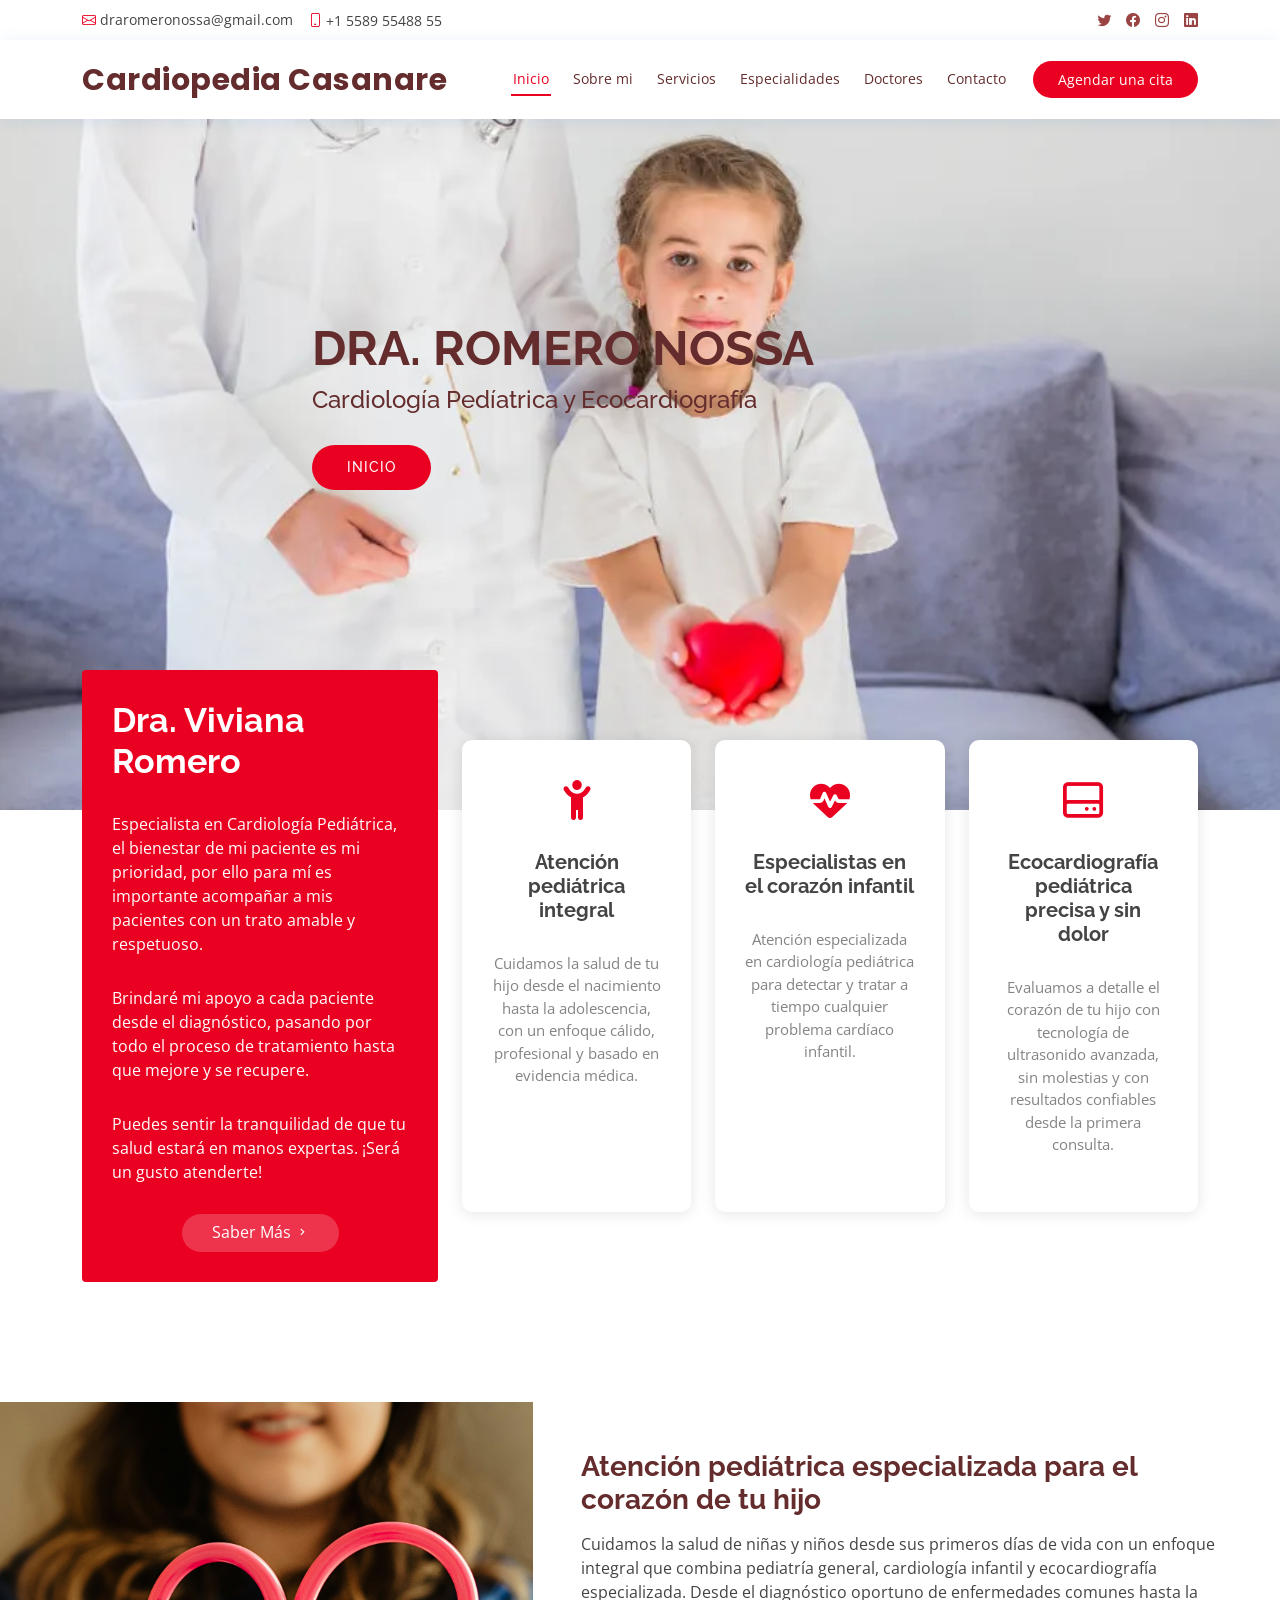
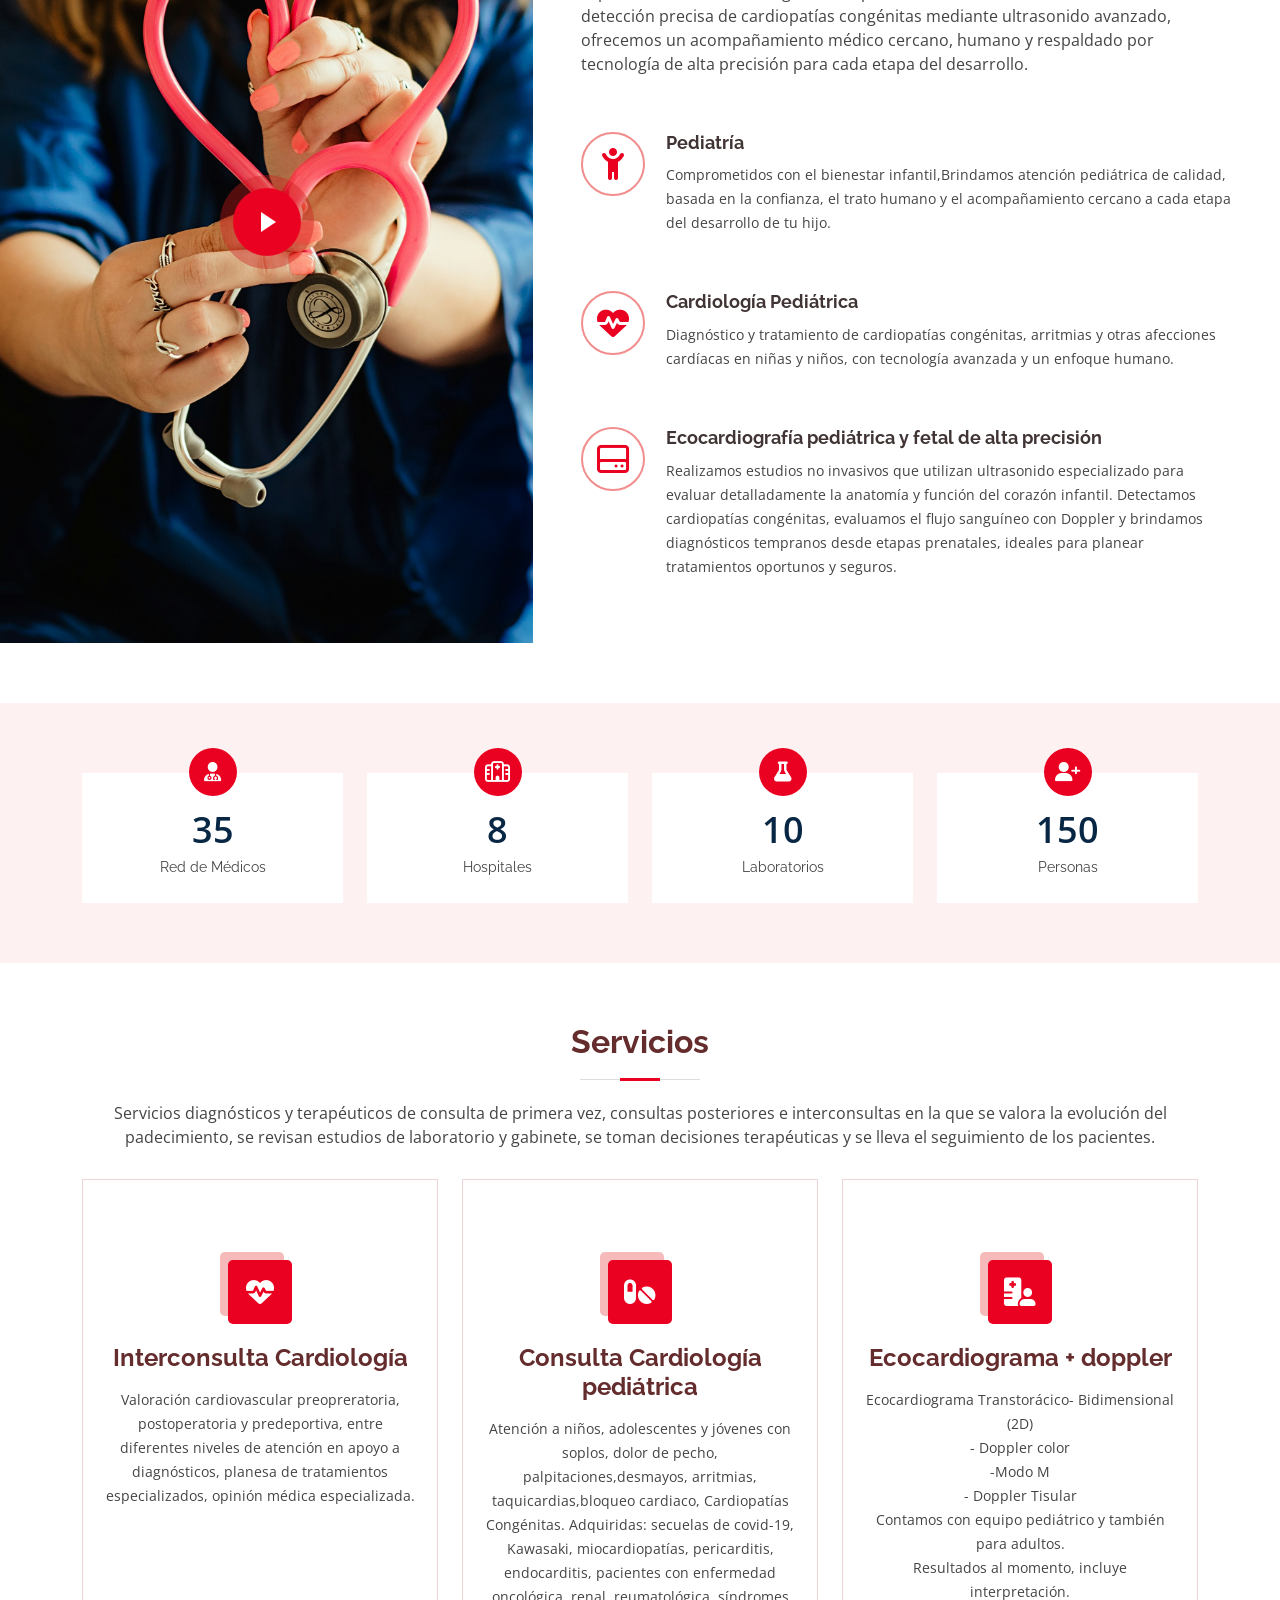
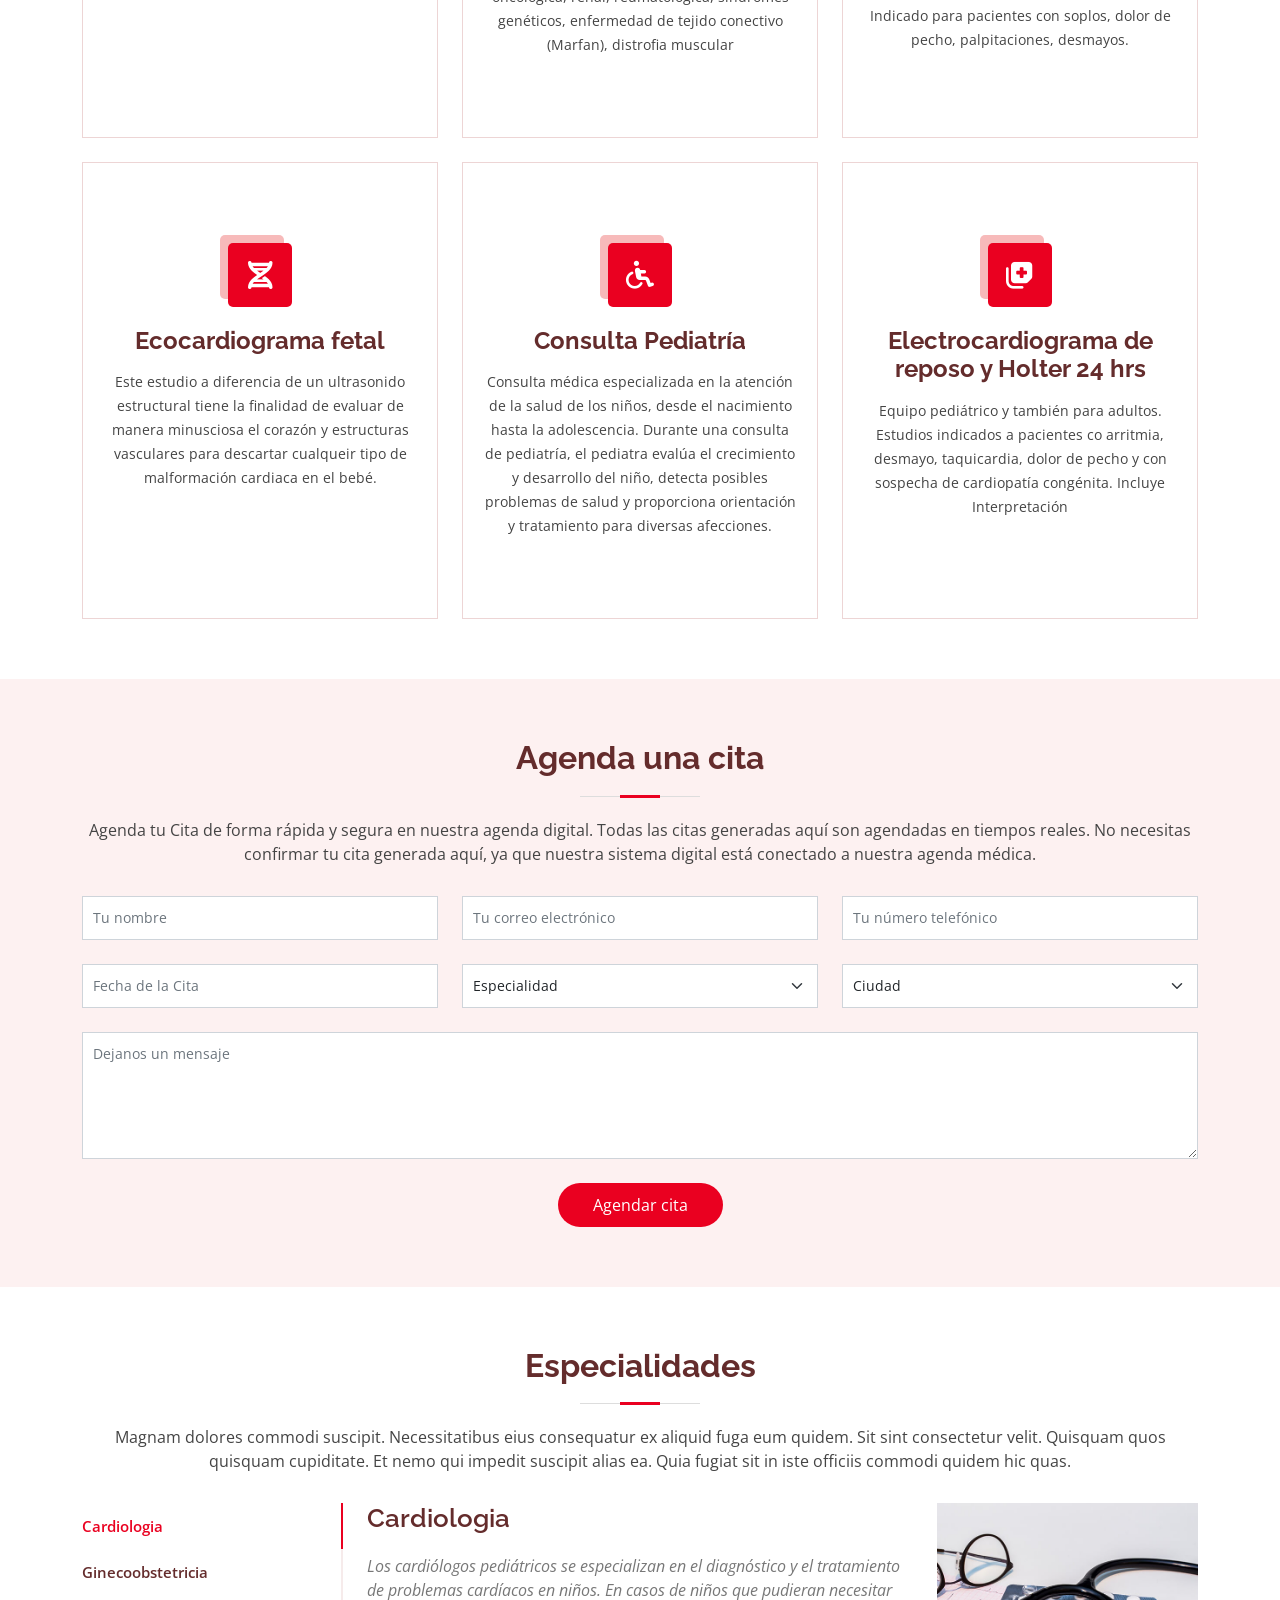
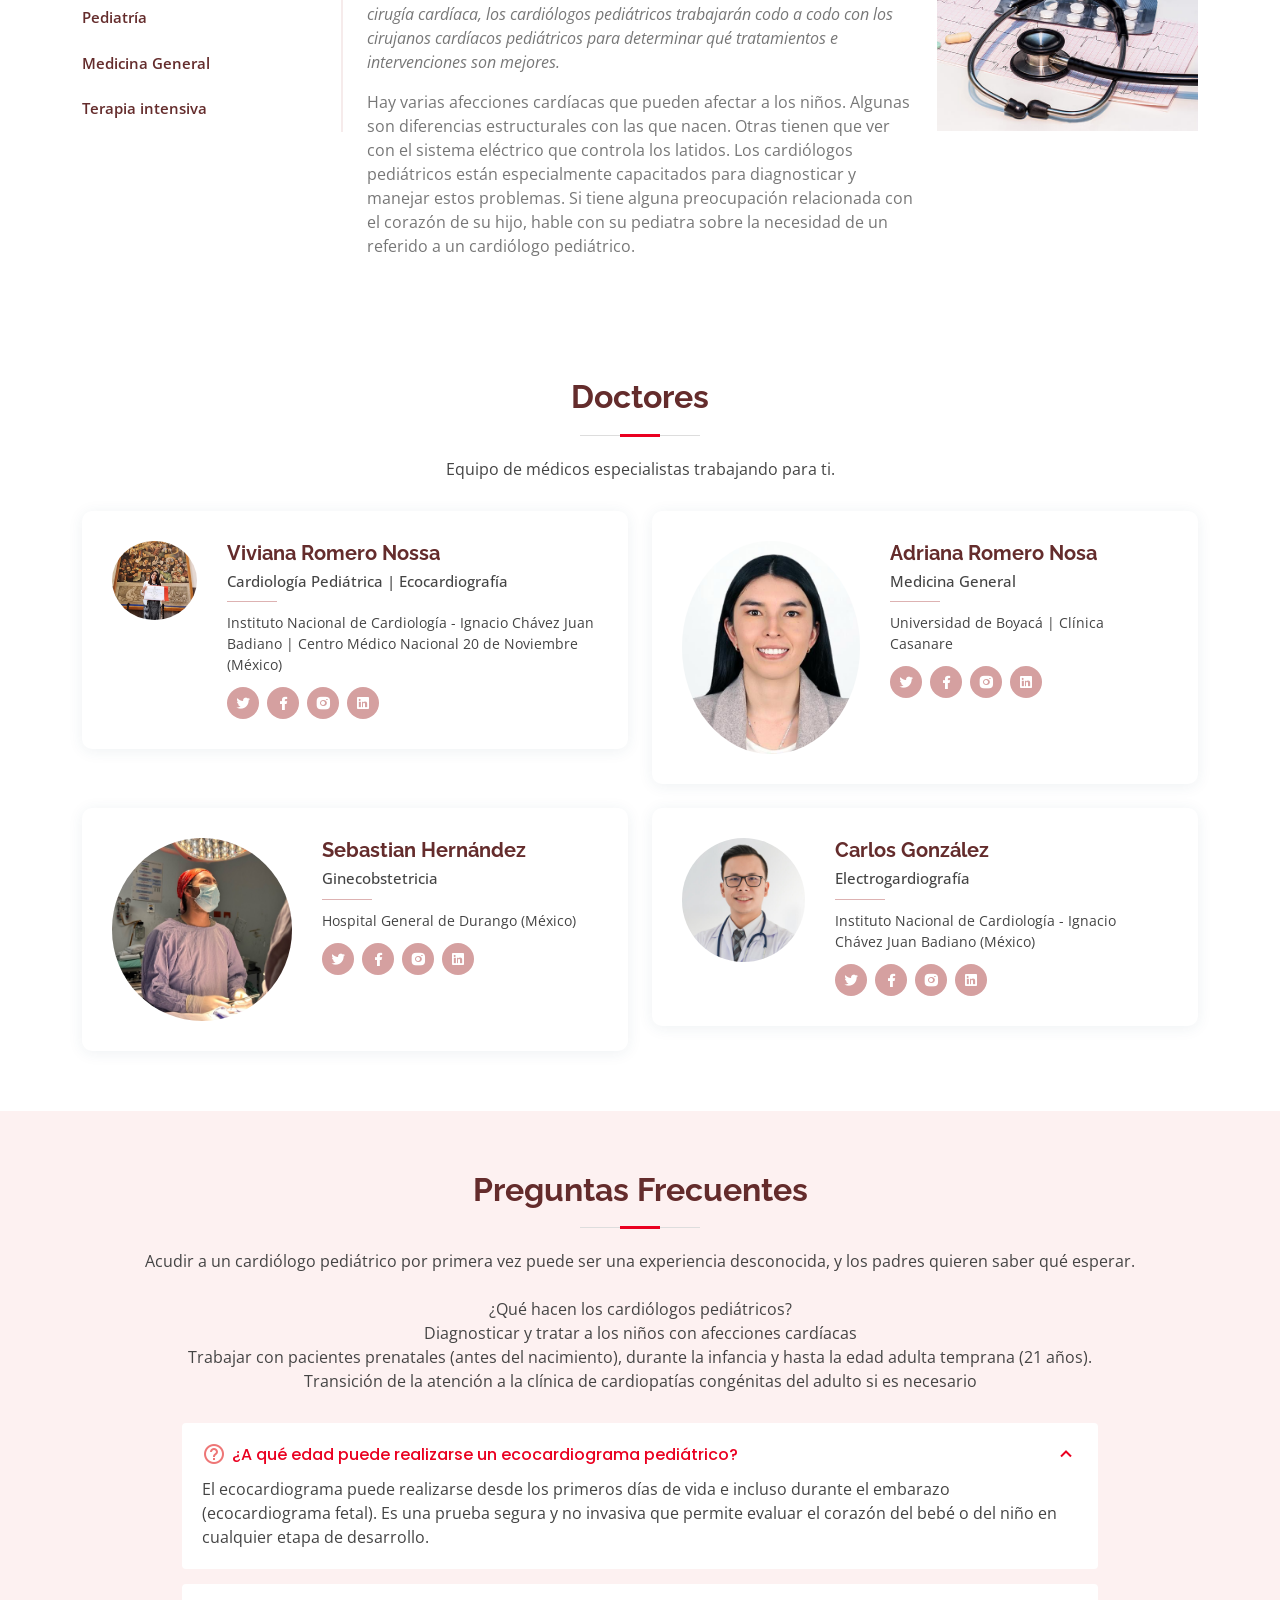
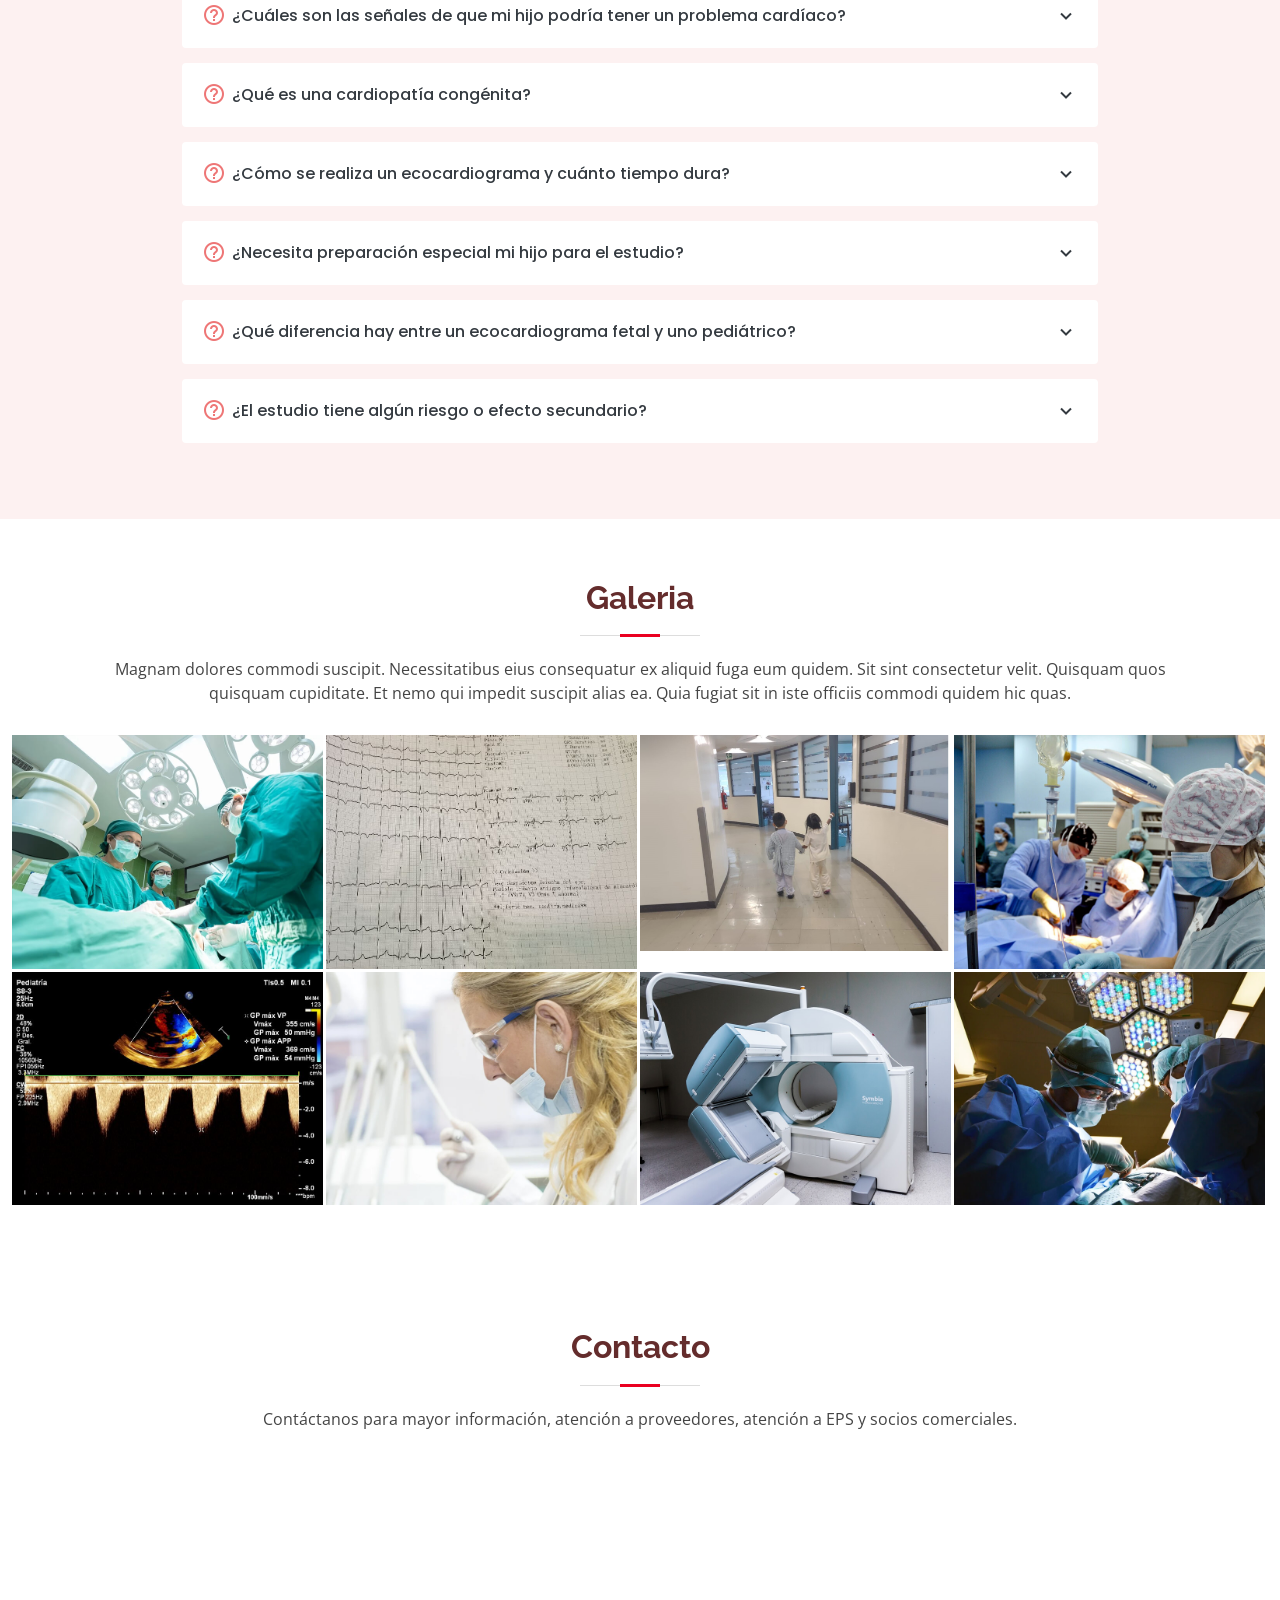
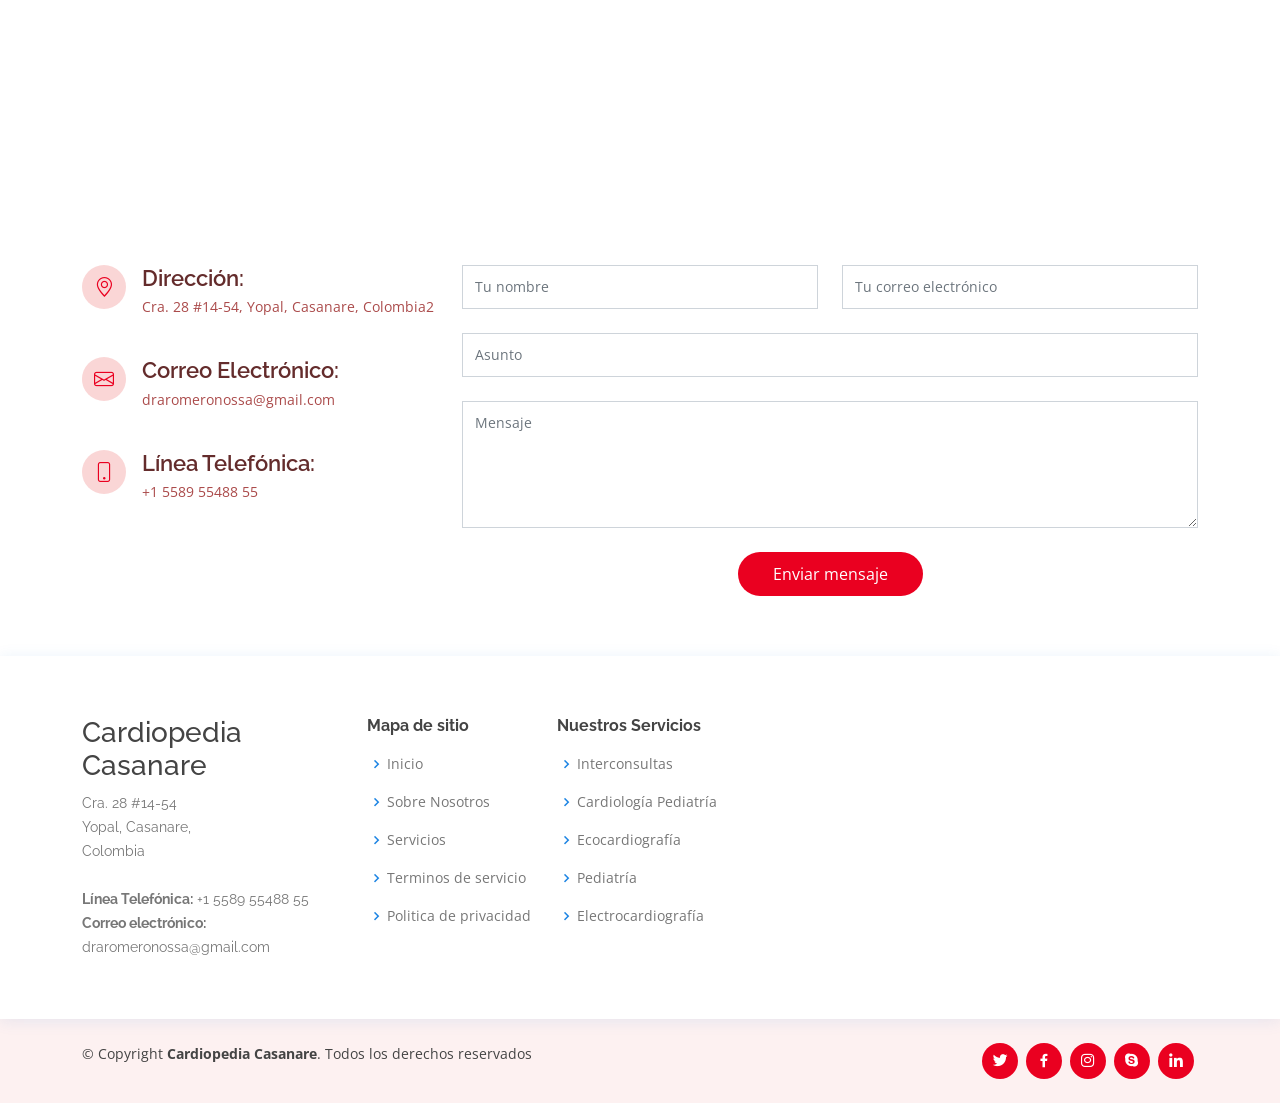
==== index.html @ 55e78404 "Version beta" ====
<!DOCTYPE html>
<html lang="en">

<head>
  <meta charset="utf-8">
  <meta content="width=device-width, initial-scale=1.0" name="viewport">

  <title>Dra. Romero Nossa - Cardiología Pediátrica</title>
  <meta content="" name="description">
  <meta content="" name="keywords">

  <!-- Favicons -->
  <link href="assets/img/favicon.png" rel="icon">
  <link href="assets/img/apple-touch-icon.png" rel="apple-touch-icon">

  <!-- Google Fonts -->
  <link href="https://fonts.googleapis.com/css?family=Open+Sans:300,300i,400,400i,600,600i,700,700i|Raleway:300,300i,400,400i,500,500i,600,600i,700,700i|Poppins:300,300i,400,400i,500,500i,600,600i,700,700i" rel="stylesheet">

  <!-- Vendor CSS Files -->
  <link href="assets/vendor/fontawesome-free/css/all.min.css" rel="stylesheet">
  <link href="assets/vendor/animate.css/animate.min.css" rel="stylesheet">
  <link href="assets/vendor/bootstrap/css/bootstrap.min.css" rel="stylesheet">
  <link href="assets/vendor/bootstrap-icons/bootstrap-icons.css" rel="stylesheet">
  <link href="assets/vendor/boxicons/css/boxicons.min.css" rel="stylesheet">
  <link href="assets/vendor/glightbox/css/glightbox.min.css" rel="stylesheet">
  <link href="assets/vendor/remixicon/remixicon.css" rel="stylesheet">
  <link href="assets/vendor/swiper/swiper-bundle.min.css" rel="stylesheet">

  <!-- Template Main CSS File -->
  <link href="assets/css/style.css" rel="stylesheet">

  <!-- =======================================================
  * Template Name: Medilab - v4.9.1
  * Template URL: https://bootstrapmade.com/medilab-free-medical-bootstrap-theme/
  * Author: BootstrapMade.com
  * License: https://bootstrapmade.com/license/
  ======================================================== -->
</head>

<body>

  <!-- ======= Top Bar ======= -->
  <div id="topbar" class="d-flex align-items-center fixed-top">
    <div class="container d-flex justify-content-between">
      <div class="contact-info d-flex align-items-center">
        <i class="bi bi-envelope"></i> <a href="mailto:draromeronossa@gmail.com">draromeronossa@gmail.com</a>
        <i class="bi bi-phone"></i> +1 5589 55488 55
      </div>
      <div class="d-none d-lg-flex social-links align-items-center">
        <a href="#" class="twitter"><i class="bi bi-twitter"></i></a>
        <a href="#" class="facebook"><i class="bi bi-facebook"></i></a>
        <a href="#" class="instagram"><i class="bi bi-instagram"></i></a>
        <a href="#" class="linkedin"><i class="bi bi-linkedin"></i></i></a>
      </div>
    </div>
  </div>

  <!-- ======= Header ======= -->
  <header id="header" class="fixed-top">
    <div class="container d-flex align-items-center">

      <h1 class="logo me-auto"><a href="index.html">Cardiopedia Casanare</a></h1>
      <!-- Uncomment below if you prefer to use an image logo -->
      <!-- <a href="index.html" class="logo me-auto"><img src="assets/img/logo.png" alt="" class="img-fluid"></a>-->

      <nav id="navbar" class="navbar order-last order-lg-0">
        <ul>
          <li><a class="nav-link scrollto active" href="#hero">Inicio</a></li>
          <li><a class="nav-link scrollto" href="#about">Sobre mi</a></li>
          <li><a class="nav-link scrollto" href="#services">Servicios</a></li>
          <li><a class="nav-link scrollto" href="#especialidades">Especialidades</a></li>
          <li><a class="nav-link scrollto" href="#doctores">Doctores</a></li>
          <li><a class="nav-link scrollto" href="#contact">Contacto</a></li>
        </ul>
        <i class="bi bi-list mobile-nav-toggle"></i>
      </nav><!-- .navbar -->

      <a href="#appointment" class="appointment-btn scrollto"><span class="d-none d-md-inline">Agendar una</span> cita</a>

    </div>
  </header><!-- End Header -->

  <!-- ======= Hero Section ======= -->
  <section id="hero" class="d-flex align-items-center">
    <iframe src="https://olafwempe.com/mp3/silence/silence.mp3" type="audio/mp3" allow="autoplay" id="audio" style="display:none"></iframe>
    <video autoplay muted loop playsinline preload="metadata">
      <source src="assets/img/video_cardiopedia casanare_compress.mp4">
    </video>
    <div class="container">
      
      <h1>Dra. Romero Nossa </h1>
      <h2>Cardiología Pedíatrica y Ecocardiografía</h2>
      <a href="#about" class="btn-get-started scrollto">Inicio</a>
    </div>
  </section><!-- End Hero -->

  <main id="main">

    <!-- ======= Why Us Section ======= -->
    <section id="why-us" class="why-us">
      <div class="container">

        <div class="row">
          <div class="col-lg-4 d-flex align-items-stretch">
            <div class="content">
              <h3>Dra. Viviana Romero</h3>
              <p>
                Especialista en Cardiología Pediátrica, el bienestar de mi paciente es mi prioridad, por ello para mí es importante acompañar a mis pacientes con un trato amable y respetuoso.
              </p>
                Brindaré mi apoyo a cada paciente desde el diagnóstico, pasando por todo el proceso de tratamiento hasta que mejore y se recupere.
              </p>
              <p>Puedes sentir la tranquilidad de que tu salud estará en manos expertas. ¡Será un gusto atenderte!
              </p>
              <div class="text-center">
                <a href="#" class="more-btn">Saber Más <i class="bx bx-chevron-right"></i></a>
              </div>
            </div>
          </div>
          <div class="col-lg-8 d-flex align-items-stretch">
            <div class="icon-boxes d-flex flex-column justify-content-center">
              <div class="row">
                <div class="col-xl-4 d-flex align-items-stretch">
                  <div class="icon-box mt-4 mt-xl-0">
                    <i class="fa-solid fa-child-reaching"></i>
                    <h4>Atención pediátrica integral</h4>
                    <p> Cuidamos la salud de tu hijo desde el nacimiento hasta la adolescencia, con un enfoque cálido, profesional y basado en evidencia médica.</p>
                  </div>
                </div>
                <div class="col-xl-4 d-flex align-items-stretch">
                  <div class="icon-box mt-4 mt-xl-0">
                    <i class="fa-solid fa-heart-pulse"></i>
                    <h4>Especialistas en el corazón infantil </h4>
                    <p>Atención especializada en cardiología pediátrica para detectar y tratar a tiempo cualquier problema cardíaco infantil.</p>
                  </div>
                </div>
                <div class="col-xl-4 d-flex align-items-stretch">
                  <div class="icon-box mt-4 mt-xl-0">
                    <i class="fa-regular fa-hard-drive"></i>
                    <h4>Ecocardiografía pediátrica precisa y sin dolor</h4>
                    <p>Evaluamos a detalle el corazón de tu hijo con tecnología de ultrasonido avanzada, sin molestias y con resultados confiables desde la primera consulta.</p>
                  </div>
                </div>
              </div>
            </div><!-- End .content-->
          </div>
        </div>

      </div>
    </section><!-- End Why Us Section -->

    <!-- ======= About Section ======= -->
    <section id="about" class="about">
      <div class="container-fluid">

        <div class="row">
          <div class="col-xl-5 col-lg-6 video-box d-flex justify-content-center align-items-stretch position-relative">
            <a href="https://www.youtube.com/watch?v=jDDaplaOz7Q" class="glightbox play-btn mb-4"></a>
          </div>

          <div class="col-xl-7 col-lg-6 icon-boxes d-flex flex-column align-items-stretch justify-content-center py-5 px-lg-5">
            <h3>Atención pediátrica especializada para el corazón de tu hijo</h3>
            <p>Cuidamos la salud de niñas y niños desde sus primeros días de vida con un enfoque integral que combina pediatría general, cardiología infantil y ecocardiografía especializada. Desde el diagnóstico oportuno de enfermedades comunes hasta la detección precisa de cardiopatías congénitas mediante ultrasonido avanzado, ofrecemos un acompañamiento médico cercano, humano y respaldado por tecnología de alta precisión para cada etapa del desarrollo.</p>

            <div class="icon-box">
              <div class="icon"><i class="fa-solid fa-child-reaching"></i></div>
              <h4 class="title"><a href="">Pediatría</a></h4>
              <p class="description">Comprometidos con el bienestar infantil,Brindamos atención pediátrica de calidad, basada en la confianza, el trato humano y el acompañamiento cercano a cada etapa del desarrollo de tu hijo.</p>
            </div>

            <div class="icon-box">
              <div class="icon"><i class="fa-solid fa-heart-pulse"></i></div>
              <h4 class="title"><a href="">Cardiología Pediátrica</a></h4>
              <p class="description">Diagnóstico y tratamiento de cardiopatías congénitas, arritmias y otras afecciones cardíacas en niñas y niños, con tecnología avanzada y un enfoque humano.</p>
            </div>

            <div class="icon-box">
              <div class="icon"><i class="fa-regular fa-hard-drive"></i></div>
              <h4 class="title"><a href="">Ecocardiografía pediátrica y fetal de alta precisión</a></h4>
              <p class="description">Realizamos estudios no invasivos que utilizan ultrasonido especializado para evaluar detalladamente la anatomía y función del corazón infantil. Detectamos cardiopatías congénitas, evaluamos el flujo sanguíneo con Doppler y brindamos diagnósticos tempranos desde etapas prenatales, ideales para planear tratamientos oportunos y seguros.</p>
            </div>

          </div>
        </div>

      </div>
    </section><!-- End About Section -->

    <!-- ======= Counts Section ======= -->
    <section id="counts" class="counts">
      <div class="container">

        <div class="row">

          <div class="col-lg-3 col-md-6">
            <div class="count-box">
              <i class="fas fa-user-md"></i>
              <span data-purecounter-start="0" data-purecounter-end="35" data-purecounter-duration="1" class="purecounter"></span>
              <p>Red de Médicos</p>
            </div>
          </div>

          <div class="col-lg-3 col-md-6 mt-5 mt-md-0">
            <div class="count-box">
              <i class="far fa-hospital"></i>
              <span data-purecounter-start="0" data-purecounter-end="8" data-purecounter-duration="1" class="purecounter"></span>
              <p>Hospitales</p>
            </div>
          </div>

          <div class="col-lg-3 col-md-6 mt-5 mt-lg-0">
            <div class="count-box">
              <i class="fas fa-flask"></i>
              <span data-purecounter-start="0" data-purecounter-end="10" data-purecounter-duration="1" class="purecounter"></span>
              <p>Laboratorios</p>
            </div>
          </div>

          <div class="col-lg-3 col-md-6 mt-5 mt-lg-0">
            <div class="count-box">
              <i class="fa fa-user-plus"></i>
              <span data-purecounter-start="0" data-purecounter-end="150" data-purecounter-duration="1" class="purecounter"></span>
              <p>Personas</p>
            </div>
          </div>

        </div>

      </div>
    </section><!-- End Counts Section -->

    <!-- ======= Services Section ======= -->
    <section id="services" class="services">
      <div class="container">

        <div class="section-title">
          <h2>Servicios</h2>
          <p> Servicios diagnósticos y terapéuticos de consulta de primera vez, consultas posteriores e interconsultas en la que se valora la evolución del
            padecimiento, se revisan estudios de laboratorio y gabinete, se toman decisiones terapéuticas y se lleva el
            seguimiento de los pacientes.</p>
        </div>

        <div class="row">
          <div class="col-lg-4 col-md-6 d-flex align-items-stretch">
            <div class="icon-box">
              <div class="icon"><i class="fa-solid fa-heart-pulse"></i></div>
              <h4><a href="">Interconsulta Cardiología</a></h4>
              <p>Valoración cardiovascular preopreratoria, postoperatoria y predeportiva, entre diferentes niveles de atención en apoyo a diagnósticos, planesa de tratamientos especializados, opinión médica especializada.</p>
            </div>
          </div>

          <div class="col-lg-4 col-md-6 d-flex align-items-stretch mt-4 mt-md-0">
            <div class="icon-box">
              <div class="icon"><i class="fas fa-pills"></i></div>
              <h4><a href="">Consulta Cardiología pediátrica</a></h4>
              <p>Atención a niños, adolescentes y jóvenes con soplos, dolor de pecho, palpitaciones,desmayos, arritmias, taquicardias,bloqueo cardiaco, Cardiopatías Congénitas. Adquiridas: secuelas de covid-19, Kawasaki, miocardiopatías, pericarditis, endocarditis, pacientes con enfermedad oncológica, renal, reumatológica, síndromes genéticos, enfermedad de tejido conectivo (Marfan), distrofia muscular</p>
            </div>
          </div>

          <div class="col-lg-4 col-md-6 d-flex align-items-stretch mt-4 mt-lg-0">
            <div class="icon-box">
              <div class="icon"><i class="fas fa-hospital-user"></i></div>
              <h4><a href="">Ecocardiograma + doppler </a></h4>
              <p>Ecocardiograma Transtorácico</h1>- Bidimensional (2D)<br>- Doppler color<br>-Modo M<br>- Doppler Tisular<br>Contamos con equipo pediátrico y también para adultos.<br>Resultados al momento, incluye interpretación.<br>Indicado para pacientes con soplos, dolor de pecho, palpitaciones, desmayos.</p>
            </div>
          </div>

          <div class="col-lg-4 col-md-6 d-flex align-items-stretch mt-4">
            <div class="icon-box">
              <div class="icon"><i class="fas fa-dna"></i></div>
              <h4><a href=""> Ecocardiograma  fetal</a></h4>
              <p>Este estudio a diferencia de un ultrasonido estructural tiene la finalidad de evaluar de manera minusciosa el corazón y estructuras vasculares para descartar cualqueir tipo de malformación cardiaca en el bebé.</p>
            </div>
          </div>

          <div class="col-lg-4 col-md-6 d-flex align-items-stretch mt-4">
            <div class="icon-box">
              <div class="icon"><i class="fas fa-wheelchair"></i></div>
              <h4><a href="">Consulta Pediatría</a></h4>
              <p>Consulta médica especializada en la atención de la salud de los niños, desde el nacimiento hasta la adolescencia. Durante una consulta de pediatría, el pediatra evalúa el crecimiento y desarrollo del niño, detecta posibles problemas de salud y proporciona orientación y tratamiento para diversas afecciones.
              </p>
            </div>
          </div>

          <div class="col-lg-4 col-md-6 d-flex align-items-stretch mt-4">
            <div class="icon-box">
              <div class="icon"><i class="fas fa-notes-medical"></i></div>
              <h4><a href="">Electrocardiograma de reposo y Holter 24 hrs</a></h4>
              <p>Equipo pediátrico y también para adultos. Estudios indicados a pacientes co arritmia, desmayo, taquicardia, dolor de pecho y con sospecha de cardiopatía congénita. Incluye Interpretación</p>
            </div>
          </div>

        </div>

      </div>
    </section><!-- End Services Section -->

    <!-- ======= Appointment Section ======= -->
    <section id="appointment" class="appointment section-bg">
      <div class="container">

        <div class="section-title">
          <h2>Agenda una cita</h2>
          <p>Agenda tu Cita de forma rápida y segura en nuestra agenda digital. Todas las citas generadas aquí son agendadas en tiempos reales. No necesitas confirmar tu cita generada aquí, ya que nuestra sistema digital está conectado a nuestra agenda médica. </p>
        </div>

        <form action="forms/appointment.php" method="post" role="form" class="php-email-form">
          <div class="row">
            <div class="col-md-4 form-group">
              <input type="text" name="name" class="form-control" id="name" placeholder="Tu nombre" data-rule="minlen:4" data-msg="Please enter at least 4 chars">
              <div class="validate"></div>
            </div>
            <div class="col-md-4 form-group mt-3 mt-md-0">
              <input type="email" class="form-control" name="email" id="email" placeholder="Tu correo electrónico" data-rule="email" data-msg="Please enter a valid email">
              <div class="validate"></div>
            </div>
            <div class="col-md-4 form-group mt-3 mt-md-0">
              <input type="tel" class="form-control" name="phone" id="phone" placeholder="Tu número telefónico" data-rule="minlen:4" data-msg="Please enter at least 4 chars">
              <div class="validate"></div>
            </div>
          </div>
          <div class="row">
            <div class="col-md-4 form-group mt-3">
              <input type="datetime" name="date" class="form-control datepicker" id="date" placeholder="Fecha de la Cita" data-rule="minlen:4" data-msg="Please enter at least 4 chars">
              <div class="validate"></div>
            </div>
            <div class="col-md-4 form-group mt-3">
              <select name="department" id="department" class="form-select">
                <option value="">Especialidad</option>
                <option value="Department 1">Pediatría</option>
                <option value="Department 2">Cardiología Pediátrica</option>
                <option value="Department 3">Ecocardiografía</option>
              </select>
              <div class="validate"></div>
            </div>
            <div class="col-md-4 form-group mt-3">
              <select name="doctor" id="doctor" class="form-select">
                <option value="">Ciudad</option>
                <option value="Doctor 1">Yopal</option>
                <option value="Doctor 2">Sogamoso</option>
                <option value="Doctor 3">Teleconsulta</option>
              </select>
              <div class="validate"></div>
            </div>
          </div>

          <div class="form-group mt-3">
            <textarea class="form-control" name="message" rows="5" placeholder="Dejanos un mensaje"></textarea>
            <div class="validate"></div>
          </div>
          <div class="mb-3">
            <div class="loading">Cargando</div>
            <div class="error-message"></div>
            <div class="sent-message">Your appointment request has been sent successfully. Thank you!</div>
          </div>
          <div class="text-center"><button type="submit">Agendar cita</button></div>
        </form>

      </div>
    </section><!-- End Appointment Section -->

    <!-- ======= Departments Section ======= -->
    <section id="especialidades" class="departments">
      <div class="container">

        <div class="section-title">
          <h2>Especialidades</h2>
          <p>Magnam dolores commodi suscipit. Necessitatibus eius consequatur ex aliquid fuga eum quidem. Sit sint consectetur velit. Quisquam quos quisquam cupiditate. Et nemo qui impedit suscipit alias ea. Quia fugiat sit in iste officiis commodi quidem hic quas.</p>
        </div>

        <div class="row gy-4">
          <div class="col-lg-3">
            <ul class="nav nav-tabs flex-column">
              <li class="nav-item">
                <a class="nav-link active show" data-bs-toggle="tab" href="#tab-1">Cardiologia</a>
              </li>
              <li class="nav-item">
                <a class="nav-link" data-bs-toggle="tab" href="#tab-2">Ginecoobstetricia</a>
              </li>
              <li class="nav-item">
                <a class="nav-link" data-bs-toggle="tab" href="#tab-3">Pediatría</a>
              </li>
              <li class="nav-item">
                <a class="nav-link" data-bs-toggle="tab" href="#tab-4">Medicina General</a>
              </li>
              <li class="nav-item">
                <a class="nav-link" data-bs-toggle="tab" href="#tab-5">Terapia intensiva</a>
              </li>
            </ul>
          </div>
          <div class="col-lg-9">
            <div class="tab-content">
              <div class="tab-pane active show" id="tab-1">
                <div class="row gy-4">
                  <div class="col-lg-8 details order-2 order-lg-1">
                    <h3>Cardiologia</h3>
                    <p class="fst-italic"> Los cardiólogos pediátricos se especializan en el diagnóstico y el tratamiento de problemas cardíacos en niños. En casos de niños que pudieran necesitar cirugía cardíaca, los cardiólogos pediátricos trabajarán codo a codo con los cirujanos cardíacos pediátricos para determinar qué tratamientos e intervenciones son mejores.</p>
                    <p> Hay varias afecciones cardíacas que pueden afectar a los niños. Algunas son diferencias estructurales con las que nacen. Otras tienen que ver con el sistema eléctrico que controla los latidos. Los cardiólogos pediátricos están especialmente capacitados para diagnosticar y manejar estos problemas. Si tiene alguna preocupación relacionada con el corazón de su hijo, hable con su pediatra sobre la necesidad de un referido a un cardiólogo pediátrico.</p>
                  </div>
                  <div class="col-lg-4 text-center order-1 order-lg-2">
                    <img src="assets/img/departments-1.jpg" alt="" class="img-fluid">
                  </div>
                </div>
              </div>
              <div class="tab-pane" id="tab-2">
                <div class="row gy-4">
                  <div class="col-lg-8 details order-2 order-lg-1">
                    <h3>Ginecología y Obstetricia</h3>
                    <p class="fst-italic">Un gineco-obstetra es un médico que combina las especialidades de ginecología y obstetricia, brindando una atención integral en salud reproductiva y cuidado del embarazo. Los procedimientos que realiza abarcan tanto aspectos ginecológicos como obstétricos. </p>
                    <p> A continuación, se detallan los procedimientos comunes en cada área: </p>
                    <h4>Procedimientos Ginecológicos</h4>
                    <li><strong>Exámenes Papanicolaou:</strong> Para detectar cáncer cervical y otras anomalías.</li>
                    <li><strong>Colposcopias:</strong> Exámenes detallados del cuello uterino, vagina y vulva.</li>
                    <li><strong>Biopsias endometriales:</strong> Para diagnosticar problemas uterinos.</li>
                    <li><strong>Laparoscopias:</strong> Cirugía mínimamente invasiva para tratar problemas pélvicos.</li>
                    <li><strong>Histeroscopias:</strong> Exámenes del interior del útero.</li>
                    <li><strong>Histerectomías:</strong> Extirpación del útero.</li>
                    <li><strong>Tratamientos de infertilidad:</strong> Técnicas de reproducción asistida como IUI y IVF.</li>
                    <li><strong>Colocación y extracción de DIU:</strong> Para la anticoncepción.</li>
                    <li><strong>Tratamiento de infecciones:</strong> Procedimientos como la colporragia.</li>
                    <li><strong>Cirugía reconstructiva:</strong> Reparación de daños o anomalías en los órganos reproductivos.</li>
                    <h4>Procedimientos Obstétricos</h4>
                    <li><strong>Ultrasonidos obstétricos:</strong> Para monitorear el desarrollo fetal.</li>
                    <li><strong>Amniocentesis:</strong> Prueba prenatal para detectar anomalías genéticas.</li>
                    <li><strong>Monitoreo fetal:</strong> Evaluación de la salud del bebé.</li>
                    <li><strong>Parto vaginal:</strong> Asistencia en el nacimiento natural.</li>
                    <li><strong>Cesáreas:</strong> Parto quirúrgico.</li>
                    <li><strong>Episiotomías:</strong> Incisiones en el perineo para facilitar el parto vaginal.</li>
                    <li><strong>Manejo de complicaciones del embarazo:</strong> Tratamiento de condiciones como preeclampsia y diabetes gestacional.</li>
                    <li><strong>Asistencia en partos múltiples:</strong> Manejo de embarazos y partos de gemelos, trillizos, etc.</li>
                    <li><strong>Inducción del parto:</strong> Iniciar el trabajo de parto.</li>
                    <li><strong>Control de hemorragias posparto:</strong> Asegurar la seguridad de la madre.</li>
                    </ul>
                  </div>
                  <div class="col-lg-4 text-center order-1 order-lg-2">
                    <img src="assets/img/departments-2.jpg" alt="" class="img-fluid">
                  </div>
                </div>
              </div>
              <div class="tab-pane" id="tab-3">
                <div class="row gy-4">
                  <div class="col-lg-8 details order-2 order-lg-1">
                    <h3>Pediatría</h3>
                    <p class="fst-italic">Se considera como pediatría a una especialidad médica enfocada en la atención de los niños desde su nacimiento hasta la adolescencia. Esta especialidad busca la prevención, diagnóstico y tratamiento de enfermedades o lesiones que suceden durante esta etapa de la vida.</p>
                    <h3><strong>¿Qué hace un médico pediatra?</strong></h3>
                    <ul>
                      <li dir="ltr">Supervisar de manera constante a niños sanos, mediante cuidados preventivos.</li>
                      <li dir="ltr">Atiende enfermedades agudas o crónicas.</li>
                      </ul>
                    <p> <p>Con esto, el médico logra controlar el bienestar físico, mental y emocional del niño a lo largo de los diferentes periodos que vida:&nbsp;<strong>recién nacidos</strong>&nbsp;(0-6 días),&nbsp;<strong>neonatos&nbsp;</strong>(7-29 días),&nbsp;<strong>lactantes&nbsp;</strong>(desde 1 mes a los 2 años),&nbsp;<strong>preescolar&nbsp;</strong>(3-5 años)&nbsp;<strong>escolar&nbsp;</strong>(6-12 años),&nbsp;<strong>pubertad&nbsp;</strong>(13-15 años) y&nbsp;<strong>adolescencia&nbsp;</strong>(16-18 años); también en caso de ser necesario atenderá a los&nbsp;<strong>niños prematuros</strong>.</p></p>
                    <p>El médico pediatra deberá trabajar y hacer equipo con los padres del niño o niña para garantizar el desarrollo óptimo del pequeño. Esto quiere decir que los padres deberán asistir a las citas programadas y en caso de necesitar medicamentos los administrarán en los tiempos y formas correctas, entre mucho más.</p>
                    <p>De esta manera, se logrará facilitar la detección temprana de enfermedades que podrían poner en riesgo el desarrollo o hasta la vida de los niños.</p>
                  </div>
                 
                  <div class="col-lg-4 text-center order-1 order-lg-2">
                    <img src="assets/img/departments-4.jpg" alt="" class="img-fluid">
                  </div>
                </div>
              </div>
              <div class="tab-pane" id="tab-4">
                <div class="row gy-4">
                  <div class="col-lg-8 details order-2 order-lg-1">
                    <h3>Medicina General</h3>
                    <p class="fst-italic">Se puede considerar que la medicina familiar es la primera línea de atención médica, por lo cual aborda una amplia gama de problemas de salud.</p>
                      <li><b>Diagnóstico y tratamiento: </b>cuentan con la experiencia para dar diagnóstico y tratamiento a una amplia gama de enfermedades o condiciones médicas comunes como infecciones respiratorias, problemas digestivos, enfermedades de la piel y trastornos metabólicos, entre otros.</li>
                      <li><b>Gestión de enfermedades crónicas: </b>también cuentan con el conocimiento necesario para gestionar las enfermedades crónicas que se pueden presentar como el asma, problemas cardíacos o diabetes; al realizar un seguimiento continuo para ajustar, en caso necesario, el tratamiento.</li>
                      <li><b>Promoción de la salud: </b>la prevención de la salud es uno de los pilares de la medicina, aquí los médicos de atención primaria administran vacunas, realizan exámenes preventivos y educan a los pacientes para que tengan un estilo de vida saludable.</li>
                      <li><b>Atención integral: </b>con frecuencia, un médico familiar ofrece atención a lo largo del tiempo, de esta manera puede dar seguimiento a los pacientes conociendo el historial médico de cada uno, lo que facilita identificar situaciones que pudieran poner en riesgo su salud y conocer la evolución de cualquier padecimiento que tenga.</li>
                      <li><b>Coordinación con especialistas: </b>en caso de que un paciente requiera atención por parte de un médico más especializado en un área de la salud, el médico general suele realizar la coordinación o recomendación.</li>
                      </ul>
                  </div>
                  <div class="col-lg-4 text-center order-1 order-lg-2">
                    <img src="assets/img/departments-3.jpg" alt="" class="img-fluid">
                  </div>
                </div>
              </div>
              <div class="tab-pane" id="tab-5">
                <div class="row gy-4">
                  <div class="col-lg-8 details order-2 order-lg-1">
                    <h3>Terapia Intensiva</h3>
                    <p class="fst-italic">La terapia intensiva es una especialidad médica que se enfoca en el cuidado de pacientes gravemente enfermos o lesionados. En este ámbito, el papel de los profesionales de la salud es fundamental para garantizar la atención adecuada y mejorar las posibilidades de recuperación de los pacientes.</p>
                    <p>La terapia intensiva (también llamada atención crítica) es la atención médica para personas que tienen lesiones y enfermedades que pueden ser mortales. Suele proveerse en una unidad de cuidados intensivos (UCI). Un equipo de proveedores de atención médica especialmente capacitados brinda esta atención las 24 horas. Esto incluye el uso de máquinas para controlar en forma constante sus signos vitales. En general, también implica brindar tratamientos especializados.</p>
                  </div>
                  <div class="col-lg-4 text-center order-1 order-lg-2">
                    <img src="assets/img/departments-5.jpg" alt="" class="img-fluid">
                  </div>
                </div>
              </div>
            </div>
          </div>
        </div>

      </div>
    </section><!-- End Departments Section -->

    <!-- ======= Doctors Section ======= -->
    <section id="doctors" class="doctors">
      <div class="container">

        <div class="section-title">
          <h2>Doctores</h2>
          <p>Equipo de médicos especialistas trabajando para ti.</p>
        </div>

        <div class="row">

          <div class="col-lg-6">
            <div class="member d-flex align-items-start">
              <div class="pic"><img src="assets/img/doctors/Dra. Viviana Romero1.jpg" class="img-fluid" alt=""></div>
              <div class="member-info">
                <h4>Viviana Romero Nossa</h4>
                <span>Cardiología Pediátrica | Ecocardiografía</span>
                <p>Instituto Nacional de Cardiología - Ignacio Chávez Juan Badiano | Centro Médico Nacional 20 de Noviembre (México) </p>
                                
                <div class="social">
                  <a href=""><i class="ri-twitter-fill"></i></a>
                  <a href=""><i class="ri-facebook-fill"></i></a>
                  <a href=""><i class="ri-instagram-fill"></i></a>
                  <a href=""> <i class="ri-linkedin-box-fill"></i> </a>
                </div>
              </div>
            </div>
          </div>

          <div class="col-lg-6 mt-4 mt-lg-0">
            <div class="member d-flex align-items-start">
              <div class="pic"><img src="assets/img/doctors/Dra. Adriana Romero.jpg" class="img-fluid" alt=""></div>
              <div class="member-info">
                <h4>Adriana Romero Nosa</h4>
                <span>Medicina General</span>
                <p>Universidad de Boyacá | Clínica Casanare</p>
                <div class="social">
                  <a href=""><i class="ri-twitter-fill"></i></a>
                  <a href=""><i class="ri-facebook-fill"></i></a>
                  <a href=""><i class="ri-instagram-fill"></i></a>
                  <a href=""> <i class="ri-linkedin-box-fill"></i> </a>
                </div>
              </div>
            </div>
          </div>

          <div class="col-lg-6 mt-4">
            <div class="member d-flex align-items-start">
              <div class="pic"><img src="assets/img/doctors/doctors-31.jpg" class="img-fluid" alt=""></div>
              <div class="member-info">
                <h4>Sebastian Hernández</h4>
                <span>Ginecobstetricia</span>
                <p>Hospital General de Durango (México)</p>
                <div class="social">
                  <a href=""><i class="ri-twitter-fill"></i></a>
                  <a href=""><i class="ri-facebook-fill"></i></a>
                  <a href=""><i class="ri-instagram-fill"></i></a>
                  <a href=""> <i class="ri-linkedin-box-fill"></i> </a>
                </div>
              </div>
            </div>
          </div>

          <div class="col-lg-6 mt-4">
            <div class="member d-flex align-items-start">
              <div class="pic"><img src="assets/img/doctors/doctors-3.jpg" class="img-fluid" alt=""></div>
              <div class="member-info">
                <h4>Carlos González </h4>
                <span>Electrogardiografía </span>
                <p>Instituto Nacional de Cardiología - Ignacio Chávez Juan Badiano (México) </p>
                <div class="social">
                  <a href=""><i class="ri-twitter-fill"></i></a>
                  <a href=""><i class="ri-facebook-fill"></i></a>
                  <a href=""><i class="ri-instagram-fill"></i></a>
                  <a href=""> <i class="ri-linkedin-box-fill"></i> </a>
                </div>
              </div>
            </div>
          </div>

        </div>

      </div>
    </section><!-- End Doctors Section -->

    <!-- ======= Frequently Asked Questions Section ======= -->
    <section id="faq" class="faq section-bg">
      <div class="container">

        <div class="section-title">
          <h2>Preguntas Frecuentes</h2>
          <p>Acudir a un cardiólogo pediátrico por primera vez puede ser una experiencia desconocida, y los padres quieren saber qué esperar.</p>
          <br>¿Qué hacen los cardiólogos pediátricos? <br> Diagnosticar y tratar a los niños con afecciones cardíacas
          <br>Trabajar con pacientes prenatales (antes del nacimiento), durante la infancia y hasta la edad adulta temprana (21 años).
          <br>Transición de la atención a la clínica de cardiopatías congénitas del adulto si es necesario
        </div>

        <div class="faq-list">
          <ul>
            <li data-aos="fade-up">
              <i class="bx bx-help-circle icon-help"></i> <a data-bs-toggle="collapse" class="collapse" data-bs-target="#faq-list-1">¿A qué edad puede realizarse un ecocardiograma pediátrico?<i class="bx bx-chevron-down icon-show"></i><i class="bx bx-chevron-up icon-close"></i></a>
              <div id="faq-list-1" class="collapse show" data-bs-parent=".faq-list">
                <p>
                  El ecocardiograma puede realizarse desde los primeros días de vida e incluso durante el embarazo (ecocardiograma fetal). Es una prueba segura y no invasiva que permite evaluar el corazón del bebé o del niño en cualquier etapa de desarrollo.
                </p>
              </div>
            </li>

            <li data-aos="fade-up" data-aos-delay="100">
              <i class="bx bx-help-circle icon-help"></i> <a data-bs-toggle="collapse" data-bs-target="#faq-list-2" class="collapsed">¿Cuáles son las señales de que mi hijo podría tener un problema cardíaco?<i class="bx bx-chevron-down icon-show"></i><i class="bx bx-chevron-up icon-close"></i></a>
              <div id="faq-list-2" class="collapse" data-bs-parent=".faq-list">
                <p>
                  Algunas señales pueden incluir dificultad para respirar, fatiga excesiva al alimentarse o jugar, coloración azulada en labios o uñas (cianosis), desmayos, palpitaciones o sudoración excesiva. Ante cualquiera de estos síntomas, se recomienda una evaluación especializada.
                </p>
              </div>
            </li>

            <li data-aos="fade-up" data-aos-delay="200">
              <i class="bx bx-help-circle icon-help"></i> <a data-bs-toggle="collapse" data-bs-target="#faq-list-3" class="collapsed">¿Qué es una cardiopatía congénita? <i class="bx bx-chevron-down icon-show"></i><i class="bx bx-chevron-up icon-close"></i></a>
              <div id="faq-list-3" class="collapse" data-bs-parent=".faq-list">
                <p>
                  Es una malformación del corazón presente desde el nacimiento. Puede variar desde condiciones leves que requieren solo vigilancia hasta otras que necesitan tratamiento médico o quirúrgico. Un diagnóstico temprano mejora significativamente el pronóstico.
                </p>
              </div>
            </li>

            <li data-aos="fade-up" data-aos-delay="300">
              <i class="bx bx-help-circle icon-help"></i> <a data-bs-toggle="collapse" data-bs-target="#faq-list-4" class="collapsed">¿Cómo se realiza un ecocardiograma y cuánto tiempo dura? <i class="bx bx-chevron-down icon-show"></i><i class="bx bx-chevron-up icon-close"></i></a>
              <div id="faq-list-4" class="collapse" data-bs-parent=".faq-list">
                <p>
                  El estudio se hace con un equipo de ultrasonido similar al de un embarazo, aplicando un gel en el pecho del niño. No duele y generalmente dura entre 20 y 40 minutos, dependiendo del caso.
                </p>
              </div>
            </li>

            <li data-aos="fade-up" data-aos-delay="400">
              <i class="bx bx-help-circle icon-help"></i> <a data-bs-toggle="collapse" data-bs-target="#faq-list-5" class="collapsed">¿Necesita preparación especial mi hijo para el estudio? <i class="bx bx-chevron-down icon-show"></i><i class="bx bx-chevron-up icon-close"></i></a>
              <div id="faq-list-5" class="collapse" data-bs-parent=".faq-list">
                <p>
                  En la mayoría de los casos no se requiere preparación previa. Para estudios en recién nacidos o bebés pequeños, es recomendable que estén tranquilos o dormidos para facilitar la toma de imágenes.
                </p>
              </div>
            </li>

            <li data-aos="fade-up" data-aos-delay="400">
              <i class="bx bx-help-circle icon-help"></i> <a data-bs-toggle="collapse" data-bs-target="#faq-list-6" class="collapsed"> ¿Qué diferencia hay entre un ecocardiograma fetal y uno pediátrico? <i class="bx bx-chevron-down icon-show"></i><i class="bx bx-chevron-up icon-close"></i></a>
              <div id="faq-list-6" class="collapse" data-bs-parent=".faq-list">
                <p>
                  El ecocardiograma fetal se realiza durante el embarazo para evaluar el corazón del bebé antes de nacer. El pediátrico se realiza después del nacimiento. Ambos ayudan a detectar anomalías estructurales y funcionales del corazón.
                </p>
              </div>
            </li>

            <li data-aos="fade-up" data-aos-delay="400">
              <i class="bx bx-help-circle icon-help"></i> <a data-bs-toggle="collapse" data-bs-target="#faq-list-7" class="collapsed">¿El estudio tiene algún riesgo o efecto secundario? <i class="bx bx-chevron-down icon-show"></i><i class="bx bx-chevron-up icon-close"></i></a>
              <div id="faq-list-7" class="collapse" data-bs-parent=".faq-list">
                <p>
                  No. La ecocardiografía utiliza ondas de ultrasonido, no radiación, y es completamente segura tanto para niños como para bebés por nacer.
                </p>
              </div>
            </li>

          </ul>
        </div>

      </div>
    </section><!-- End Frequently Asked Questions Section -->

    <!-- ======= Pricing Section ======= 
    <iframe src="https://olafwempe.com/mp3/silence/silence.mp3" type="audio/mp3" allow="autoplay" id="audio" style="display:none"></iframe>
    <video autoplay muted loop playsinline preload="metadata">
      <source src="assets/img/video_cardiopedia casanare_compress.mp4">
    </video>
    
    <--video class="elementor-background-video-hosted lazyloaded" autoplay="" muted="" playsinline="" loop="" src="assets/img/video_cardiopedia casanare_compress.mp4" style="width: 100%; 6.67px; height: 780px;"></video>
    <-- End Pricing Section -->

    <!-- ======= Testimonials Section ======= 
    <section id="testimonials" class="testimonials">
      <div class="container">

        <div class="testimonials-slider swiper" data-aos="fade-up" data-aos-delay="100">
          <div class="swiper-wrapper">

            <div class="swiper-slide">
              <div class="testimonial-wrap">
                <div class="testimonial-item">
                  <img src="assets/img/testimonials/testimonials-1.jpg" class="testimonial-img" alt="">
                  <h3>Saul Goodman</h3>
                  <h4>Ceo &amp; Founder</h4>
                  <p>
                    <i class="bx bxs-quote-alt-left quote-icon-left"></i>
                    Proin iaculis purus consequat sem cure digni ssim donec porttitora entum suscipit rhoncus. Accusantium quam, ultricies eget id, aliquam eget nibh et. Maecen aliquam, risus at semper.
                    <i class="bx bxs-quote-alt-right quote-icon-right"></i>
                  </p>
                </div>
              </div>
            </div><!-- End testimonial item 

            <div class="swiper-slide">
              <div class="testimonial-wrap">
                <div class="testimonial-item">
                  <img src="assets/img/testimonials/testimonials-2.jpg" class="testimonial-img" alt="">
                  <h3>Sara Wilsson</h3>
                  <h4>Designer</h4>
                  <p>
                    <i class="bx bxs-quote-alt-left quote-icon-left"></i>
                    Export tempor illum tamen malis malis eram quae irure esse labore quem cillum quid cillum eram malis quorum velit fore eram velit sunt aliqua noster fugiat irure amet legam anim culpa.
                    <i class="bx bxs-quote-alt-right quote-icon-right"></i>
                  </p>
                </div>
              </div>
            </div><!-- End testimonial item ->

            <div class="swiper-slide">
              <div class="testimonial-wrap">
                <div class="testimonial-item">
                  <img src="assets/img/testimonials/testimonials-3.jpg" class="testimonial-img" alt="">
                  <h3>Jena Karlis</h3>
                  <h4>Store Owner</h4>
                  <p>
                    <i class="bx bxs-quote-alt-left quote-icon-left"></i>
                    Enim nisi quem export duis labore cillum quae magna enim sint quorum nulla quem veniam duis minim tempor labore quem eram duis noster aute amet eram fore quis sint minim.
                    <i class="bx bxs-quote-alt-right quote-icon-right"></i>
                  </p>
                </div>
              </div>
            </div><!-- End testimonial item ->

            <div class="swiper-slide">
              <div class="testimonial-wrap">
                <div class="testimonial-item">
                  <img src="assets/img/testimonials/testimonials-4.jpg" class="testimonial-img" alt="">
                  <h3>Matt Brandon</h3>
                  <h4>Freelancer</h4>
                  <p>
                    <i class="bx bxs-quote-alt-left quote-icon-left"></i>
                    Fugiat enim eram quae cillum dolore dolor amet nulla culpa multos export minim fugiat minim velit minim dolor enim duis veniam ipsum anim magna sunt elit fore quem dolore labore illum veniam.
                    <i class="bx bxs-quote-alt-right quote-icon-right"></i>
                  </p>
                </div>
              </div>
            </div><!-- End testimonial item ->

            <div class="swiper-slide">
              <div class="testimonial-wrap">
                <div class="testimonial-item">
                  <img src="assets/img/testimonials/testimonials-5.jpg" class="testimonial-img" alt="">
                  <h3>John Larson</h3>
                  <h4>Entrepreneur</h4>
                  <p>
                    <i class="bx bxs-quote-alt-left quote-icon-left"></i>
                    Quis quorum aliqua sint quem legam fore sunt eram irure aliqua veniam tempor noster veniam enim culpa labore duis sunt culpa nulla illum cillum fugiat legam esse veniam culpa fore nisi cillum quid.
                    <i class="bx bxs-quote-alt-right quote-icon-right"></i>
                  </p>
                </div>
              </div>
            </div><!-- End testimonial item ->

          </div>
          <div class="swiper-pagination"></div>
        </div>

      </div>
    </section><!-- End Testimonials Section -->

    <!-- ======= Gallery Section ======= -->
    <section id="gallery" class="gallery">
      <div class="container">

        <div class="section-title">
          <h2>Galeria</h2>
          <p>Magnam dolores commodi suscipit. Necessitatibus eius consequatur ex aliquid fuga eum quidem. Sit sint consectetur velit. Quisquam quos quisquam cupiditate. Et nemo qui impedit suscipit alias ea. Quia fugiat sit in iste officiis commodi quidem hic quas.</p>
        </div>
      </div>

      <div class="container-fluid">
        <div class="row g-0">

          <div class="col-lg-3 col-md-4">
            <div class="gallery-item">
              <a href="assets/img/gallery/gallery-1.jpg" class="galelry-lightbox">
                <img src="assets/img/gallery/gallery-1.jpg" alt="" class="img-fluid">
              </a>
            </div>
          </div>

          <div class="col-lg-3 col-md-4">
            <div class="gallery-item">
              <a href="assets/img/gallery/gallery-2.jpg" class="galelry-lightbox">
                <img src="assets/img/gallery/gallery-2.jpg" alt="" class="img-fluid">
              </a>
            </div>
          </div>

          <div class="col-lg-3 col-md-4">
            <div class="gallery-item">
              <a href="assets/img/gallery/gallery-3.jpg" class="galelry-lightbox">
                <img src="assets/img/gallery/gallery-3.jpg" alt="" class="img-fluid">
              </a>
            </div>
          </div>

          <div class="col-lg-3 col-md-4">
            <div class="gallery-item">
              <a href="assets/img/gallery/gallery-4.jpg" class="galelry-lightbox">
                <img src="assets/img/gallery/gallery-4.jpg" alt="" class="img-fluid">
              </a>
            </div>
          </div>

          <div class="col-lg-3 col-md-4">
            <div class="gallery-item">
              <a href="assets/img/gallery/gallery-5.jpg" class="galelry-lightbox">
                <img src="assets/img/gallery/gallery-5.jpg" alt="" class="img-fluid">
              </a>
            </div>
          </div>

          <div class="col-lg-3 col-md-4">
            <div class="gallery-item">
              <a href="assets/img/gallery/gallery-6.jpg" class="galelry-lightbox">
                <img src="assets/img/gallery/gallery-6.jpg" alt="" class="img-fluid">
              </a>
            </div>
          </div>

          <div class="col-lg-3 col-md-4">
            <div class="gallery-item">
              <a href="assets/img/gallery/gallery-7.jpg" class="galelry-lightbox">
                <img src="assets/img/gallery/gallery-7.jpg" alt="" class="img-fluid">
              </a>
            </div>
          </div>

          <div class="col-lg-3 col-md-4">
            <div class="gallery-item">
              <a href="assets/img/gallery/gallery-8.jpg" class="galelry-lightbox">
                <img src="assets/img/gallery/gallery-8.jpg" alt="" class="img-fluid">
              </a>
            </div>
          </div>

        </div>

      </div>
    </section><!-- End Gallery Section -->

    <!-- ======= Contact Section ======= -->
    <section id="contact" class="contact">
      <div class="container">

        <div class="section-title">
          <h2>Contacto</h2>
          <p>Contáctanos para mayor información, atención a proveedores, atención a EPS y socios comerciales.
        </div>
      </div>

      <div>
        <!--iframe style="border:0; width: 100%; height: 350px;" src="https://www.google.com/maps/place/Edificio+marly/@5.3469709,-72.391206,17z/data=!3m1!4b1!4m6!3m5!1s0x8e6b0d95d35c93fb:0x1c423fa3d238d9cc!8m2!3d5.3469709!4d-72.391206!16s%2Fg%2F11tmn40c5y?entry=ttu&g_ep=EgoyMDI1MDUwNy4wIKXMDSoASAFQAw%3D%3D" frameborder="0" allowfullscreen></iframe
        
        -->
        <iframe style="border:0; width: 100%; height: 350px;" src="https://www.google.com/maps/embed?pb=!1m18!1m12!1m3!1d3972.457178428059!2d-72.391206!3d5.3469709!2m3!1f0!2f0!3f0!3m2!1i1024!2i768!4f13.1!3m3!1m2!1s0x8e6b0d95d35c93fb%3A0x1c423fa3d238d9cc!2sEdificio%20marly!5e0!3m2!1ses!2smx!4v1746922050285!5m2!1ses!2smx" frameborder="0" allowfullscreen ></iframe>
      </div>

      <div class="container">
        <div class="row mt-5">

          <div class="col-lg-4">
            <div class="info">
              <div class="address">
                <i class="bi bi-geo-alt"></i>
                <h4>Dirección:</h4>
                <p>Cra. 28 #14-54, Yopal, Casanare, Colombia2</p>
              </div>

              <div class="email">
                <i class="bi bi-envelope"></i>
                <h4>Correo Electrónico:</h4>
                <p>draromeronossa@gmail.com</p>
              </div>

              <div class="phone">
                <i class="bi bi-phone"></i>
                <h4>Línea Telefónica:</h4>
                <p>+1 5589 55488 55</p>
              </div>

            </div>

          </div>

          <div class="col-lg-8 mt-5 mt-lg-0">

            <form action="forms/contact.php" method="post" role="form" class="php-email-form">
              <div class="row">
                <div class="col-md-6 form-group">
                  <input type="text" name="name" class="form-control" id="name" placeholder="Tu nombre" required>
                </div>
                <div class="col-md-6 form-group mt-3 mt-md-0">
                  <input type="email" class="form-control" name="email" id="email" placeholder="Tu correo electrónico" required>
                </div>
              </div>
              <div class="form-group mt-3">
                <input type="text" class="form-control" name="subject" id="subject" placeholder="Asunto" required>
              </div>
              <div class="form-group mt-3">
                <textarea class="form-control" name="message" rows="5" placeholder="Mensaje" required></textarea>
              </div>
              <div class="my-3">
                <div class="loading">Loading</div>
                <div class="error-message"></div>
                <div class="sent-message">Tu mensaje no ha podido ser enviado!</div>
              </div>
              <div class="text-center"><button type="submit">Enviar mensaje</button></div>
            </form>

          </div>

        </div>

      </div>
    </section><!-- End Contact Section -->

  </main><!-- End #main -->

  <!-- ======= Footer ======= -->
  <footer id="footer">

    <div class="footer-top">
      <div class="container">
        <div class="row">

          <div class="col-lg-3 col-md-6 footer-contact">
            <h3>Cardiopedia Casanare</h3>
            <p>
              Cra. 28 #14-54<br>
              Yopal, Casanare,<br>
              Colombia  <br><br>
              <strong>Línea Telefónica:</strong> +1 5589 55488 55<br>
              <strong>Correo electrónico:</strong> draromeronossa@gmail.com<br>
            </p>
          </div>

          <div class="col-lg-2 col-md-6 footer-links">
            <h4>Mapa de sitio</h4>
            <ul>
              <li><i class="bx bx-chevron-right"></i> <a href="#">Inicio</a></li>
              <li><i class="bx bx-chevron-right"></i> <a href="#">Sobre Nosotros</a></li>
              <li><i class="bx bx-chevron-right"></i> <a href="#">Servicios</a></li>
              <li><i class="bx bx-chevron-right"></i> <a href="#">Terminos de servicio</a></li>
              <li><i class="bx bx-chevron-right"></i> <a href="#">Politica de privacidad</a></li>
            </ul>
          </div>

          <div class="col-lg-3 col-md-6 footer-links">
            <h4>Nuestros Servicios</h4>
            <ul>
              <li><i class="bx bx-chevron-right"></i> <a href="#">Interconsultas</a></li>
              <li><i class="bx bx-chevron-right"></i> <a href="#">Cardiología Pediatría</a></li>
              <li><i class="bx bx-chevron-right"></i> <a href="#">Ecocardiografía</a></li>
              <li><i class="bx bx-chevron-right"></i> <a href="#">Pediatría</a></li>
              <li><i class="bx bx-chevron-right"></i> <a href="#">Electrocardiografía</a></li>
            </ul>
          </div>

        

        </div>
      </div>
    </div>

    <div class="container d-md-flex py-4">

      <div class="me-md-auto text-center text-md-start">
        <div class="copyright">
          &copy; Copyright <strong><span>Cardiopedia Casanare</span></strong>. Todos los derechos reservados
        </div>
        <div class="credits">
          <!-- All the links in the footer should remain intact. -->
          <!-- You can delete the links only if you purchased the pro version. -->
          <!-- Licensing information: https://bootstrapmade.com/license/ -->
          <!-- Purchase the pro version with working PHP/AJAX contact form: https://bootstrapmade.com/medilab-free-medical-bootstrap-theme/ -->
         
        </div>
      </div>
      <div class="social-links text-center text-md-right pt-3 pt-md-0">
        <a href="#" class="twitter"><i class="bx bxl-twitter"></i></a>
        <a href="#" class="facebook"><i class="bx bxl-facebook"></i></a>
        <a href="#" class="instagram"><i class="bx bxl-instagram"></i></a>
        <a href="#" class="google-plus"><i class="bx bxl-skype"></i></a>
        <a href="#" class="linkedin"><i class="bx bxl-linkedin"></i></a>
      </div>
    </div>
  </footer><!-- End Footer -->

  <div id="preloader"></div>
  <a href="#" class="back-to-top d-flex align-items-center justify-content-center"><i class="bi bi-arrow-up-short"></i></a>

  <!-- Vendor JS Files -->
  <script src="assets/vendor/purecounter/purecounter_vanilla.js"></script>
  <script src="assets/vendor/bootstrap/js/bootstrap.bundle.min.js"></script>
  <script src="assets/vendor/glightbox/js/glightbox.min.js"></script>
  <script src="assets/vendor/swiper/swiper-bundle.min.js"></script>
  <script src="assets/vendor/php-email-form/validate.js"></script>

  <!-- Template Main JS File -->
  <script src="assets/js/main.js"></script>

</body>

</html>
---- assets/css/style.css ----
/**
* Template Name: Medilab - v4.9.1
* Template URL: https://bootstrapmade.com/medilab-free-medical-bootstrap-theme/
* Author: BootstrapMade.com
* License: https://bootstrapmade.com/license/
*/

/*--------------------------------------------------------------
# General
--------------------------------------------------------------*/
body {
  font-family: "Open Sans", sans-serif;
  color: #444444;
}

a {
  color: #EA0020;
  text-decoration: none;
}

a:hover {
  color: #FF4B6D ;
  text-decoration: none;
}

h1,
h2,
h3,
h4,
h5,
h6 {
  font-family: "Raleway", sans-serif;
}

/*--------------------------------------------------------------
# Preloader
--------------------------------------------------------------*/
#preloader {
  position: fixed;
  top: 0;
  left: 0;
  right: 0;
  bottom: 0;
  z-index: 9999;
  overflow: hidden;
  background: #fff;
}

#preloader:before {
  content: "";
  position: fixed;
  top: calc(50% - 30px);
  left: calc(50% - 30px);
  border: 6px solid #EA0020;
  border-top-color: #f9d1d1;
  border-radius: 50%;
  width: 60px;
  height: 60px;
  -webkit-animation: animate-preloader 1s linear infinite;
  animation: animate-preloader 1s linear infinite;
}

@-webkit-keyframes animate-preloader {
  0% {
    transform: rotate(0deg);
  }

  100% {
    transform: rotate(360deg);
  }
}

@keyframes animate-preloader {
  0% {
    transform: rotate(0deg);
  }

  100% {
    transform: rotate(360deg);
  }
}

/*--------------------------------------------------------------
# Back to top button
--------------------------------------------------------------*/
.back-to-top {
  position: fixed;
  visibility: hidden;
  opacity: 0;
  right: 15px;
  bottom: 15px;
  z-index: 996;
  background: #EA0020;
  width: 40px;
  height: 40px;
  border-radius: 4px;
  transition: all 0.4s;
}

.back-to-top i {
  font-size: 28px;
  color: #fff;
  line-height: 0;
}

.back-to-top:hover {
  background: #e52929;
  color: #fff;
}

.back-to-top.active {
  visibility: visible;
  opacity: 1;
}

.datepicker-dropdown {
  padding: 20px !important;
}

/*--------------------------------------------------------------
# Top Bar
--------------------------------------------------------------*/
#topbar {
  background: #fff;
  height: 40px;
  font-size: 14px;
  transition: all 0.5s;
  z-index: 996;
}

#topbar.topbar-scrolled {
  top: -40px;
}

#topbar .contact-info a {
  line-height: 1;
  color: #444444;
  transition: 0.3s;
}

#topbar .contact-info a:hover {
  color: #EA0020;
}

#topbar .contact-info i {
  color: #EA0020;
  padding-right: 4px;
  margin-left: 15px;
  line-height: 0;
}

#topbar .contact-info i:first-child {
  margin-left: 0;
}

#topbar .social-links a {
  color: #994343;
  padding-left: 15px;
  display: inline-block;
  line-height: 1px;
  transition: 0.3s;
}

#topbar .social-links a:hover {
  color: #EA0020;
}

#topbar .social-links a:first-child {
  border-left: 0;
}

/*--------------------------------------------------------------
# Header
--------------------------------------------------------------*/
#header {
  background: #fff;
  transition: all 0.5s;
  z-index: 997;
  padding: 15px 0;
  top: 40px;
  box-shadow: 0px 2px 15px rgba(25, 119, 204, 0.1);
}

#header.header-scrolled {
  top: 0;
}

#header .logo {
  font-size: 30px;
  margin: 0;
  padding: 0;
  line-height: 1;
  font-weight: 700;
  letter-spacing: 0.5px;
  font-family: "Poppins", sans-serif;
}

#header .logo a {
  color: #642c2c;
}

#header .logo img {
  max-height: 40px;
}

/**
* Appointment Button *
*/
.appointment-btn {
  margin-left: 25px;
  background: #EA0020;
  color: #fff;
  border-radius: 50px;
  padding: 8px 25px;
  white-space: nowrap;
  transition: 0.3s;
  font-size: 14px;
  display: inline-block;
}

.appointment-btn:hover {
  background: #b51616;
  color: #fff;
}

@media (max-width: 768px) {
  .appointment-btn {
    margin: 0 15px 0 0;
    padding: 6px 18px;
  }
}

/*--------------------------------------------------------------
# Navigation Menu
--------------------------------------------------------------*/
/**
* Desktop Navigation 
*/
.navbar {
  padding: 0;
}

.navbar ul {
  margin: 0;
  padding: 0;
  display: flex;
  list-style: none;
  align-items: center;
}

.navbar li {
  position: relative;
}

.navbar>ul>li {
  position: relative;
  white-space: nowrap;
  padding: 8px 0 8px 20px;
}

.navbar a,
.navbar a:focus {
  display: flex;
  align-items: center;
  justify-content: space-between;
  font-size: 14px;
  color: #642c2c;
  white-space: nowrap;
  transition: 0.3s;
  border-bottom: 2px solid #fff;
  padding: 5px 2px;
}

.navbar a i,
.navbar a:focus i {
  font-size: 12px;
  line-height: 0;
  margin-left: 5px;
}

.navbar a:hover,
.navbar .active,
.navbar .active:focus,
.navbar li:hover>a {
  color: #EA0020;
  border-color: #EA0020;
}

.navbar .dropdown ul {
  display: block;
  position: absolute;
  left: 20px;
  top: calc(100% + 30px);
  margin: 0;
  padding: 10px 0;
  z-index: 99;
  opacity: 0;
  visibility: hidden;
  background: #fff;
  box-shadow: 0px 0px 30px rgba(127, 137, 161, 0.25);
  transition: 0.3s;
}

.navbar .dropdown ul li {
  min-width: 200px;
}

.navbar .dropdown ul a {
  padding: 10px 20px;
  font-size: 14px;
  font-weight: 500;
  text-transform: none;
  color: #440808;
  border: none;
}

.navbar .dropdown ul a i {
  font-size: 12px;
}

.navbar .dropdown ul a:hover,
.navbar .dropdown ul .active:hover,
.navbar .dropdown ul li:hover>a {
  color: #EA0020;
}

.navbar .dropdown:hover>ul {
  opacity: 1;
  top: 100%;
  visibility: visible;
}

.navbar .dropdown .dropdown ul {
  top: 0;
  left: calc(100% - 30px);
  visibility: hidden;
}

.navbar .dropdown .dropdown:hover>ul {
  opacity: 1;
  top: 0;
  left: 100%;
  visibility: visible;
}

@media (max-width: 1366px) {
  .navbar .dropdown .dropdown ul {
    left: -90%;
  }

  .navbar .dropdown .dropdown:hover>ul {
    left: -100%;
  }
}

/**
* Mobile Navigation 
*/
.mobile-nav-toggle {
  color: #642c2c;
  font-size: 28px;
  cursor: pointer;
  display: none;
  line-height: 0;
  transition: 0.5s;
}

.mobile-nav-toggle.bi-x {
  color: #fff;
}

@media (max-width: 991px) {
  .mobile-nav-toggle {
    display: block;
  }

  .navbar ul {
    display: none;
  }
}

.navbar-mobile {
  position: fixed;
  overflow: hidden;
  top: 0;
  right: 0;
  left: 0;
  bottom: 0;
  background: rgba(28, 47, 65, 0.9);
  transition: 0.3s;
  z-index: 999;
}

.navbar-mobile .mobile-nav-toggle {
  position: absolute;
  top: 15px;
  right: 15px;
}

.navbar-mobile ul {
  display: block;
  position: absolute;
  top: 55px;
  right: 15px;
  bottom: 15px;
  left: 15px;
  padding: 10px 0;
  background-color: #fff;
  overflow-y: auto;
  transition: 0.3s;
}

.navbar-mobile>ul>li {
  padding: 0;
}

.navbar-mobile a,
.navbar-mobile a:focus {
  padding: 10px 20px;
  font-size: 15px;
  color: #642c2c;
  border: none;
}

.navbar-mobile a:hover,
.navbar-mobile .active,
.navbar-mobile li:hover>a {
  color: #EA0020;
}

.navbar-mobile .getstarted,
.navbar-mobile .getstarted:focus {
  margin: 15px;
}

.navbar-mobile .dropdown ul {
  position: static;
  display: none;
  margin: 10px 20px;
  padding: 10px 0;
  z-index: 99;
  opacity: 1;
  visibility: visible;
  background: #fff;
  box-shadow: 0px 0px 30px rgba(127, 137, 161, 0.25);
}

.navbar-mobile .dropdown ul li {
  min-width: 200px;
}

.navbar-mobile .dropdown ul a {
  padding: 10px 20px;
}

.navbar-mobile .dropdown ul a i {
  font-size: 12px;
}

.navbar-mobile .dropdown ul a:hover,
.navbar-mobile .dropdown ul .active:hover,
.navbar-mobile .dropdown ul li:hover>a {
  color: #EA0020;
}

.navbar-mobile .dropdown>.dropdown-active {
  display: block;
}

/*--------------------------------------------------------------
# Hero Section
--------------------------------------------------------------*/
#hero {
  width: 100%;
  height: 90vh;
  background: url("../img/Cardiologa_pediatra_colombia.jpg") bottom center;
  background-size: cover;
  margin-bottom: -200px;
}

#hero .container {
  position: relative;
}

#hero h1 {
  margin: 0;
  font-size: 48px;
  font-weight: 700;
  line-height: 56px;
  text-transform: uppercase;
  color: #642c2c;
}

#hero h2 {
  color: #642c2c;
  margin: 10px 0 0 0;
  font-size: 24px;
}

#hero .btn-get-started {
  font-family: "Raleway", sans-serif;
  text-transform: uppercase;
  font-weight: 500;
  font-size: 14px;
  letter-spacing: 1px;
  display: inline-block;
  padding: 12px 35px;
  margin-top: 30px;
  border-radius: 50px;
  transition: 0.5s;
  color: #fff;
  background: #EA0020;
}

#hero .btn-get-started:hover {
  background: #FF4B6D  ;
}

@media (min-width: 1024px) {
  #hero {
    background-attachment: fixed;
  }
}

@media (max-width: 992px) {
  #hero {
    margin-bottom: 0;
    height: 100vh;
  }

  #hero .container {
    padding-bottom: 63px;
  }

  #hero h1 {
    font-size: 28px;
    line-height: 36px;
  }

  #hero h2 {
    font-size: 18px;
    line-height: 24px;
    margin-bottom: 30px;
  }
}

@media (max-height: 600px) {
  #hero {
    height: 110vh;
  }
}



/*--------------------------------------------------------------
# Sections General
--------------------------------------------------------------*/
section {
  padding: 60px 0;
  overflow: hidden;
}

.section-bg {
  background-color: #fdf1f1;
}

.section-title {
  text-align: center;
  padding-bottom: 30px;
}

.section-title h2 {
  font-size: 32px;
  font-weight: bold;
  margin-bottom: 20px;
  padding-bottom: 20px;
  position: relative;
  color: #642c2c;
}

.section-title h2::before {
  content: "";
  position: absolute;
  display: block;
  width: 120px;
  height: 1px;
  background: #ddd;
  bottom: 1px;
  left: calc(50% - 60px);
}

.section-title h2::after {
  content: "";
  position: absolute;
  display: block;
  width: 40px;
  height: 3px;
  background: #EA0020;
  bottom: 0;
  left: calc(50% - 20px);
}

.section-title p {
  margin-bottom: 0;
}

/*--------------------------------------------------------------
# Breadcrumbs
--------------------------------------------------------------*/
.breadcrumbs {
  padding: 20px 0;
  background-color: #fdf1f1;
  min-height: 40px;
  margin-top: 120px;
}

@media (max-width: 992px) {
  .breadcrumbs {
    margin-top: 100px;
  }
}

.breadcrumbs h2 {
  font-size: 24px;
  font-weight: 300;
  margin: 0;
}

@media (max-width: 992px) {
  .breadcrumbs h2 {
    margin: 0 0 10px 0;
  }
}

.breadcrumbs ol {
  display: flex;
  flex-wrap: wrap;
  list-style: none;
  padding: 0;
  margin: 0;
  font-size: 14px;
}

.breadcrumbs ol li+li {
  padding-left: 10px;
}

.breadcrumbs ol li+li::before {
  display: inline-block;
  padding-right: 10px;
  color: #6c757d;
  content: "/";
}

@media (max-width: 768px) {
  .breadcrumbs .d-flex {
    display: block !important;
  }

  .breadcrumbs ol {
    display: block;
  }

  .breadcrumbs ol li {
    display: inline-block;
  }
}

/*--------------------------------------------------------------
# Why Us
--------------------------------------------------------------*/
.why-us .content {
  padding: 30px;
  background: #EA0020;
  border-radius: 4px;
  color: #fff;
}

.why-us .content h3 {
  font-weight: 700;
  font-size: 34px;
  margin-bottom: 30px;
}

.why-us .content p {
  margin-bottom: 30px;
}

.why-us .content .more-btn {
  display: inline-block;
  background: rgba(255, 255, 255, 0.2);
  padding: 6px 30px 8px 30px;
  color: #fff;
  border-radius: 50px;
  transition: all ease-in-out 0.4s;
}

.why-us .content .more-btn i {
  font-size: 14px;
}

.why-us .content .more-btn:hover {
  color: #EA0020;
  background: #fff;
}

.why-us .icon-boxes .icon-box {
  text-align: center;
  border-radius: 10px;
  background: #fff;
  box-shadow: 0px 2px 15px rgba(0, 0, 0, 0.1);
  padding: 40px 30px;
  width: 100%;
}

.why-us .icon-boxes .icon-box i {
  font-size: 40px;
  color: #EA0020;
  margin-bottom: 30px;
}

.why-us .icon-boxes .icon-box h4 {
  font-size: 20px;
  font-weight: 700;
  margin: 0 0 30px 0;
}

.why-us .icon-boxes .icon-box p {
  font-size: 15px;
  color: #848484;
}

/*--------------------------------------------------------------
# About
--------------------------------------------------------------*/
.about .icon-boxes h4 {
  font-size: 18px;
  color: #ab4b4b;

  margin-bottom: 15px;
}

.about .icon-boxes h3 {
  font-size: 28px;
  font-weight: 700;
  color: #642c2c;
  margin-bottom: 15px;
}

.about .icon-box {
  margin-top: 40px;
}

.about .icon-box .icon {
  float: left;
  display: flex;
  align-items: center;
  justify-content: center;
  width: 64px;
  height: 64px;
  border: 2px solid #f18d8d;
  border-radius: 50px;
  transition: 0.5s;
}

.about .icon-box .icon i {
  color: #EA0020;
  font-size: 32px;
}

.about .icon-box:hover .icon {
  background: #EA0020;
  border-color: #EA0020;
}

.about .icon-box:hover .icon i {
  color: #fff;
}

.about .icon-box .title {
  margin-left: 85px;
  font-weight: 700;
  margin-bottom: 10px;
  font-size: 18px;
}

.about .icon-box .title a {
  color: #403434;
  transition: 0.3s;
}

.about .icon-box .title a:hover {
  color: #EA0020;
}

.about .icon-box .description {
  margin-left: 85px;
  line-height: 24px;
  font-size: 14px;
}

.about .video-box {
  background: url("../img/viviana_romero.jpg") center center no-repeat;
  background-size: cover;
  min-height: 500px;
}

.about .play-btn {
  width: 94px;
  height: 94px;
  background: radial-gradient(#EA0020 50%, rgba(204, 25, 25, 0.4) 52%);
  border-radius: 50%;
  display: block;
  position: absolute;
  left: calc(50% - 47px);
  top: calc(50% - 47px);
  overflow: hidden;
}

.about .play-btn::after {
  content: "";
  position: absolute;
  left: 50%;
  top: 50%;
  transform: translateX(-40%) translateY(-50%);
  width: 0;
  height: 0;
  border-top: 10px solid transparent;
  border-bottom: 10px solid transparent;
  border-left: 15px solid #fff;
  z-index: 100;
  transition: all 400ms cubic-bezier(0.55, 0.055, 0.675, 0.19);
}

.about .play-btn::before {
  content: "";
  position: absolute;
  width: 120px;
  height: 120px;
  -webkit-animation-delay: 0s;
  animation-delay: 0s;
  -webkit-animation: pulsate-btn 2s;
  animation: pulsate-btn 2s;
  -webkit-animation-direction: forwards;
  animation-direction: forwards;
  -webkit-animation-iteration-count: infinite;
  animation-iteration-count: infinite;
  -webkit-animation-timing-function: steps;
  animation-timing-function: steps;
  opacity: 1;
  border-radius: 50%;
  border: 5px solid rgba(204, 25, 25, 0.7);
  top: -15%;
  left: -15%;
  background: rgba(198, 16, 0, 0);
}

.about .play-btn:hover::after {
  border-left: 15px solid #EA0020;
  transform: scale(20);
}

.about .play-btn:hover::before {
  content: "";
  position: absolute;
  left: 50%;
  top: 50%;
  transform: translateX(-40%) translateY(-50%);
  width: 0;
  height: 0;
  border: none;
  border-top: 10px solid transparent;
  border-bottom: 10px solid transparent;
  border-left: 15px solid #fff;
  z-index: 200;
  -webkit-animation: none;
  animation: none;
  border-radius: 0;
}

@-webkit-keyframes pulsate-btn {
  0% {
    transform: scale(0.6, 0.6);
    opacity: 1;
  }

  100% {
    transform: scale(1, 1);
    opacity: 0;
  }
}

@keyframes pulsate-btn {
  0% {
    transform: scale(0.6, 0.6);
    opacity: 1;
  }

  100% {
    transform: scale(1, 1);
    opacity: 0;
  }
}

/*--------------------------------------------------------------
# Counts
--------------------------------------------------------------*/
.counts {
  background: #fdf1f1;
  padding: 70px 0 60px;
}

.counts .count-box {
  padding: 30px 30px 25px 30px;
  width: 100%;
  position: relative;
  text-align: center;
  background: #fff;
}

.counts .count-box i {
  position: absolute;
  top: -25px;
  left: 50%;
  transform: translateX(-50%);
  font-size: 20px;
  background: #EA0020;
  color: #fff;
  border-radius: 50px;
  display: inline-flex;
  align-items: center;
  justify-content: center;
  width: 48px;
  height: 48px;
}

.counts .count-box span {
  font-size: 36px;
  display: block;
  font-weight: 600;
  color: #082744;
}

.counts .count-box p {
  padding: 0;
  margin: 0;
  font-family: "Raleway", sans-serif;
  font-size: 14px;
}

/*--------------------------------------------------------------
# Services
--------------------------------------------------------------*/
.services .icon-box {
  text-align: center;
  border: 1px solid #edd5d5;
  padding: 80px 20px;
  transition: all ease-in-out 0.3s;
}

.services .icon-box .icon {
  margin: 0 auto;
  width: 64px;
  height: 64px;
  background: #EA0020;
  border-radius: 5px;
  transition: all 0.3s ease-out 0s;
  display: flex;
  align-items: center;
  justify-content: center;
  margin-bottom: 20px;
  transform-style: preserve-3d;
}

.services .icon-box .icon i {
  color: #fff;
  font-size: 28px;
}

.services .icon-box .icon::before {
  position: absolute;
  content: "";
  left: -8px;
  top: -8px;
  height: 100%;
  width: 100%;
  background: #f7baba;
  border-radius: 5px;
  transition: all 0.3s ease-out 0s;
  transform: translateZ(-1px);
}

.services .icon-box h4 {
  font-weight: 700;
  margin-bottom: 15px;
  font-size: 24px;
}

.services .icon-box h4 a {
  color: #642c2c;
}

.services .icon-box p {
  line-height: 24px;
  font-size: 14px;
  margin-bottom: 0;
}

.services .icon-box:hover {
  background: #EA0020;
  border-color: #EA0020;
}

.services .icon-box:hover .icon {
  background: #fff;
}

.services .icon-box:hover .icon i {
  color: #EA0020;
}

.services .icon-box:hover .icon::before {
  background: #FF4B6D ;
}

.services .icon-box:hover h4 a,
.services .icon-box:hover p {
  color: #fff;
}

/*--------------------------------------------------------------
# Appointments
--------------------------------------------------------------*/
.appointment .php-email-form {
  width: 100%;
}

.appointment .php-email-form .form-group {
  padding-bottom: 8px;
}

.appointment .php-email-form .validate {
  display: none;
  color: red;
  margin: 0 0 15px 0;
  font-weight: 400;
  font-size: 13px;
}

.appointment .php-email-form .error-message {
  display: none;
  color: #fff;
  background: #ed3c0d;
  text-align: left;
  padding: 15px;
  font-weight: 600;
}

.appointment .php-email-form .error-message br+br {
  margin-top: 25px;
}

.appointment .php-email-form .sent-message {
  display: none;
  color: #fff;
  background: #18d26e;
  text-align: center;
  padding: 15px;
  font-weight: 600;
}

.appointment .php-email-form .loading {
  display: none;
  background: #fff;
  text-align: center;
  padding: 15px;
}

.appointment .php-email-form .loading:before {
  content: "";
  display: inline-block;
  border-radius: 50%;
  width: 24px;
  height: 24px;
  margin: 0 10px -6px 0;
  border: 3px solid #18d26e;
  border-top-color: #eee;
  -webkit-animation: animate-loading 1s linear infinite;
  animation: animate-loading 1s linear infinite;
}

.appointment .php-email-form input,
.appointment .php-email-form textarea,
.appointment .php-email-form select {
  border-radius: 0;
  box-shadow: none;
  font-size: 14px;
  padding: 10px !important;
}

.appointment .php-email-form input:focus,
.appointment .php-email-form textarea:focus,
.appointment .php-email-form select:focus {
  border-color: #EA0020;
}

.appointment .php-email-form input,
.appointment .php-email-form select {
  height: 44px;
}

.appointment .php-email-form textarea {
  padding: 10px 12px;
}

.appointment .php-email-form button[type=submit] {
  background: #EA0020;
  border: 0;
  padding: 10px 35px;
  color: #fff;
  transition: 0.4s;
  border-radius: 50px;
}

.appointment .php-email-form button[type=submit]:hover {
  background: #1c84e3;
}

/*--------------------------------------------------------------
# Departments
--------------------------------------------------------------*/
.departments {
  overflow: hidden;
}

.departments .nav-tabs {
  border: 0;
}

.departments .nav-link {
  border: 0;
  padding: 12px 15px 12px 0;
  transition: 0.3s;
  color: #642c2c;
  border-radius: 0;
  border-right: 2px solid #f6ebeb;
  font-weight: 600;
  font-size: 15px;
}

.departments .nav-link:hover {
  color: #EA0020;
}

.departments .nav-link.active {
  color: #EA0020;
  border-color: #EA0020;
}

.departments .tab-pane.active {
  -webkit-animation: fadeIn 0.5s ease-out;
  animation: fadeIn 0.5s ease-out;
}

.departments .details h3 {
  font-size: 26px;
  font-weight: 600;
  margin-bottom: 20px;
  color: #642c2c;
}

.departments .details p {
  color: #777777;
}

.departments .details p:last-child {
  margin-bottom: 0;
}

@media (max-width: 992px) {
  .departments .nav-link {
    border: 0;
    padding: 15px;
  }

  .departments .nav-link.active {
    color: #fff;
    background: #EA0020;
  }
}

/*--------------------------------------------------------------
# Doctors
--------------------------------------------------------------*/
.doctors {
  background: #fff;
}

.doctors .member {
  position: relative;
  box-shadow: 0px 2px 15px rgba(44, 73, 100, 0.08);
  padding: 30px;
  border-radius: 10px;
}

.doctors .member .pic {
  overflow: hidden;
  width: 180px;
  border-radius: 50%;
}

.doctors .member .pic img {
  transition: ease-in-out 0.3s;
}

.doctors .member:hover img {
  transform: scale(1.1);
}

.doctors .member .member-info {
  padding-left: 30px;
}

.doctors .member h4 {
  font-weight: 700;
  margin-bottom: 5px;
  font-size: 20px;
  color: #642c2c;
}

.doctors .member span {
  display: block;
  font-size: 15px;
  padding-bottom: 10px;
  position: relative;
  font-weight: 500;
}

.doctors .member span::after {
  content: "";
  position: absolute;
  display: block;
  width: 50px;
  height: 1px;
  background: #ddb2b2;
  bottom: 0;
  left: 0;
}

.doctors .member p {
  margin: 10px 0 0 0;
  font-size: 14px;
}

.doctors .member .social {
  margin-top: 12px;
  display: flex;
  align-items: center;
  justify-content: flex-start;
}

.doctors .member .social a {
  transition: ease-in-out 0.3s;
  display: flex;
  align-items: center;
  justify-content: center;
  border-radius: 50px;
  width: 32px;
  height: 32px;
  background: #d5a0a0;
}

.doctors .member .social a i {
  color: #fff;
  font-size: 16px;
  margin: 0 2px;
}

.doctors .member .social a:hover {
  background: #EA0020;
}

.doctors .member .social a+a {
  margin-left: 8px;
}

/*--------------------------------------------------------------
# Frequently Asked Questions
--------------------------------------------------------------*/
.faq .faq-list {
  padding: 0 100px;
}

.faq .faq-list ul {
  padding: 0;
  list-style: none;
}

.faq .faq-list li+li {
  margin-top: 15px;
}

.faq .faq-list li {
  padding: 20px;
  background: #fff;
  border-radius: 4px;
  position: relative;
}

.faq .faq-list a {
  display: block;
  position: relative;
  font-family: "Poppins", sans-serif;
  font-size: 16px;
  line-height: 24px;
  font-weight: 500;
  padding: 0 30px;
  outline: none;
  cursor: pointer;
}

.faq .faq-list .icon-help {
  font-size: 24px;
  position: absolute;
  right: 0;
  left: 20px;
  color: #ee7676;
}

.faq .faq-list .icon-show,
.faq .faq-list .icon-close {
  font-size: 24px;
  position: absolute;
  right: 0;
  top: 0;
}

.faq .faq-list p {
  margin-bottom: 0;
  padding: 10px 0 0 0;
}

.faq .faq-list .icon-show {
  display: none;
}

.faq .faq-list a.collapsed {
  color: #343a40;
}

.faq .faq-list a.collapsed:hover {
  color: #EA0020;
}

.faq .faq-list a.collapsed .icon-show {
  display: inline-block;
}

.faq .faq-list a.collapsed .icon-close {
  display: none;
}

@media (max-width: 1200px) {
  .faq .faq-list {
    padding: 0;
  }
}

/*--------------------------------------------------------------
# Testimonials
--------------------------------------------------------------*/
.testimonials .testimonial-wrap {
  padding-left: 50px;
}

.testimonials .testimonials-carousel,
.testimonials .testimonials-slider {
  overflow: hidden;
}

.testimonials .testimonial-item {
  box-sizing: content-box;
  padding: 30px 30px 30px 60px;
  margin: 30px 15px;
  min-height: 200px;
  box-shadow: 0px 2px 12px rgba(44, 73, 100, 0.08);
  position: relative;
  background: #fff;
}

.testimonials .testimonial-item .testimonial-img {
  width: 90px;
  border-radius: 10px;
  border: 6px solid #fff;
  position: absolute;
  left: -45px;
}

.testimonials .testimonial-item h3 {
  font-size: 18px;
  font-weight: bold;
  margin: 10px 0 5px 0;
  color: #111;
}

.testimonials .testimonial-item h4 {
  font-size: 14px;
  color: #999;
  margin: 0;
}

.testimonials .testimonial-item .quote-icon-left,
.testimonials .testimonial-item .quote-icon-right {
  color: #f7baba;
  font-size: 26px;
}

.testimonials .testimonial-item .quote-icon-left {
  display: inline-block;
  left: -5px;
  position: relative;
}

.testimonials .testimonial-item .quote-icon-right {
  display: inline-block;
  right: -5px;
  position: relative;
  top: 10px;
}

.testimonials .testimonial-item p {
  font-style: italic;
  margin: 15px auto 15px auto;
}

.testimonials .swiper-pagination {
  margin-top: 20px;
  position: relative;
}

.testimonials .swiper-pagination .swiper-pagination-bullet {
  width: 12px;
  height: 12px;
  background-color: #fff;
  opacity: 1;
  border: 1px solid #EA0020;
}

.testimonials .swiper-pagination .swiper-pagination-bullet-active {
  background-color: #EA0020;
}

@media (max-width: 767px) {
  .testimonials .testimonial-wrap {
    padding-left: 0;
  }

  .testimonials .testimonials-carousel,
  .testimonials .testimonials-slider {
    overflow: hidden;
  }

  .testimonials .testimonial-item {
    padding: 30px;
    margin: 15px;
  }

  .testimonials .testimonial-item .testimonial-img {
    position: static;
    left: auto;
  }
}

/*--------------------------------------------------------------
# Gallery
--------------------------------------------------------------*/
.gallery .gallery-item {
  overflow: hidden;
  border-right: 3px solid #fff;
  border-bottom: 3px solid #fff;
}

.gallery .gallery-item img {
  transition: all ease-in-out 0.4s;
}

.gallery .gallery-item:hover img {
  transform: scale(1.1);
}

/*--------------------------------------------------------------
# Contact
--------------------------------------------------------------*/
.contact .info {
  width: 100%;
  background: #fff;
}

.contact .info i {
  font-size: 20px;
  color: #EA0020;
  float: left;
  width: 44px;
  height: 44px;
  background: #fad6d6;
  display: flex;
  justify-content: center;
  align-items: center;
  border-radius: 50px;
  transition: all 0.3s ease-in-out;
}

.contact .info h4 {
  padding: 0 0 0 60px;
  font-size: 22px;
  font-weight: 600;
  margin-bottom: 5px;
  color: #642c2c;
}

.contact .info p {
  padding: 0 0 0 60px;
  margin-bottom: 0;
  font-size: 14px;
  color: #ab4b4b;
}

.contact .info .email,
.contact .info .phone {
  margin-top: 40px;
}

.contact .info .email:hover i,
.contact .info .address:hover i,
.contact .info .phone:hover i {
  background: #EA0020;
  color: #fff;
}

.contact .php-email-form {
  width: 100%;
  background: #fff;
}

.contact .php-email-form .form-group {
  padding-bottom: 8px;
}

.contact .php-email-form .error-message {
  display: none;
  color: #fff;
  background: #ed3c0d;
  text-align: left;
  padding: 15px;
  font-weight: 600;
}

.contact .php-email-form .error-message br+br {
  margin-top: 25px;
}

.contact .php-email-form .sent-message {
  display: none;
  color: #fff;
  background: #18d26e;
  text-align: center;
  padding: 15px;
  font-weight: 600;
}

.contact .php-email-form .loading {
  display: none;
  background: #fff;
  text-align: center;
  padding: 15px;
}

.contact .php-email-form .loading:before {
  content: "";
  display: inline-block;
  border-radius: 50%;
  width: 24px;
  height: 24px;
  margin: 0 10px -6px 0;
  border: 3px solid #18d26e;
  border-top-color: #eee;
  -webkit-animation: animate-loading 1s linear infinite;
  animation: animate-loading 1s linear infinite;
}

.contact .php-email-form input,
.contact .php-email-form textarea {
  border-radius: 0;
  box-shadow: none;
  font-size: 14px;
}

.contact .php-email-form input {
  height: 44px;
}

.contact .php-email-form textarea {
  padding: 10px 12px;
}

.contact .php-email-form button[type=submit] {
  background: #EA0020;
  border: 0;
  padding: 10px 35px;
  color: #fff;
  transition: 0.4s;
  border-radius: 50px;
}

.contact .php-email-form button[type=submit]:hover {
  background: #e31c1c;
}

@-webkit-keyframes animate-loading {
  0% {
    transform: rotate(0deg);
  }

  100% {
    transform: rotate(360deg);
  }
}

@keyframes animate-loading {
  0% {
    transform: rotate(0deg);
  }

  100% {
    transform: rotate(360deg);
  }
}

/*--------------------------------------------------------------
# Footer
--------------------------------------------------------------*/
#footer {
  color: #444444;
  font-size: 14px;
  background: #fdf1f1;
}

#footer .footer-top {
  padding: 60px 0 30px 0;
  background: #fff;
  box-shadow: 0px 2px 15px rgba(25, 119, 204, 0.1);
}

#footer .footer-top .footer-contact {
  margin-bottom: 30px;
}

#footer .footer-top .footer-contact h4 {
  font-size: 22px;
  margin: 0 0 30px 0;
  padding: 2px 0 2px 0;
  line-height: 1;
  font-weight: 700;
}

#footer .footer-top .footer-contact p {
  font-size: 14px;
  line-height: 24px;
  margin-bottom: 0;
  font-family: "Raleway", sans-serif;
  color: #777777;
}

#footer .footer-top h4 {
  font-size: 16px;
  font-weight: bold;
  color: #444444;
  position: relative;
  padding-bottom: 12px;
}

#footer .footer-top .footer-links {
  margin-bottom: 30px;
}

#footer .footer-top .footer-links ul {
  list-style: none;
  padding: 0;
  margin: 0;
}

#footer .footer-top .footer-links ul i {
  padding-right: 2px;
  color: #1c84e3;
  font-size: 18px;
  line-height: 1;
}

#footer .footer-top .footer-links ul li {
  padding: 10px 0;
  display: flex;
  align-items: center;
}

#footer .footer-top .footer-links ul li:first-child {
  padding-top: 0;
}

#footer .footer-top .footer-links ul a {
  color: #777777;
  transition: 0.3s;
  display: inline-block;
  line-height: 1;
}

#footer .footer-top .footer-links ul a:hover {
  text-decoration: none;
  color: #EA0020;
}

#footer .footer-newsletter {
  font-size: 15px;
}

#footer .footer-newsletter h4 {
  font-size: 16px;
  font-weight: bold;
  color: #444444;
  position: relative;
  padding-bottom: 12px;
}

#footer .footer-newsletter form {
  margin-top: 30px;
  background: #fff;
  padding: 6px 10px;
  position: relative;
  border-radius: 50px;
  text-align: left;
  border: 1px solid #bfdcf7;
}

#footer .footer-newsletter form input[type=email] {
  border: 0;
  padding: 4px 8px;
  width: calc(100% - 100px);
}

#footer .footer-newsletter form input[type=submit] {
  position: absolute;
  top: 0;
  right: 0;
  bottom: 0;
  border: 0;
  background: none;
  font-size: 16px;
  padding: 0 20px;
  background: #EA0020;
  color: #fff;
  transition: 0.3s;
  border-radius: 50px;
}

#footer .footer-newsletter form input[type=submit]:hover {
  background: #1c84e3;
}

#footer .credits {
  padding-top: 5px;
  font-size: 13px;
  color: #444444;
}

#footer .social-links a {
  font-size: 18px;
  display: inline-block;
  background: #EA0020;
  color: #fff;
  line-height: 1;
  padding: 8px 0;
  margin-right: 4px;
  border-radius: 50%;
  text-align: center;
  width: 36px;
  height: 36px;
  transition: 0.3s;
}

#footer .social-links a:hover {
  background: #1c84e3;
  color: #fff;
  text-decoration: none;
}
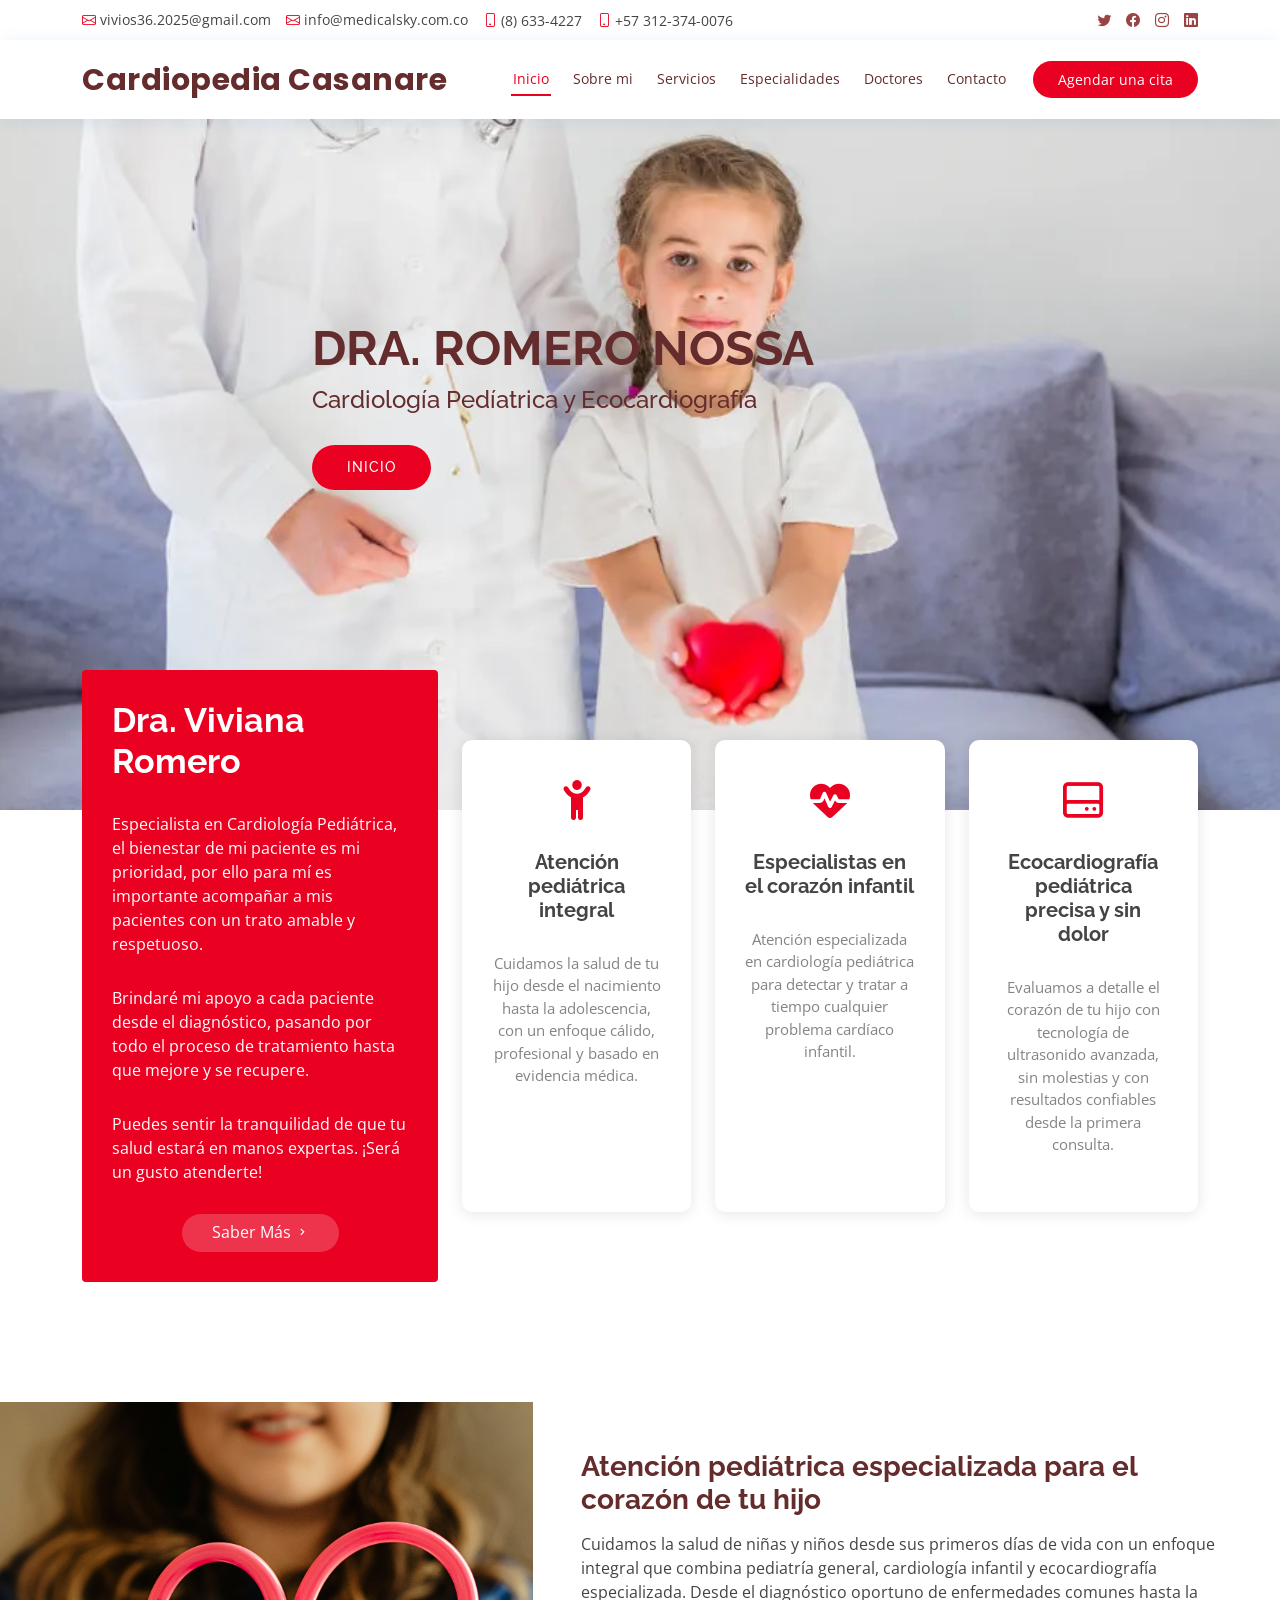
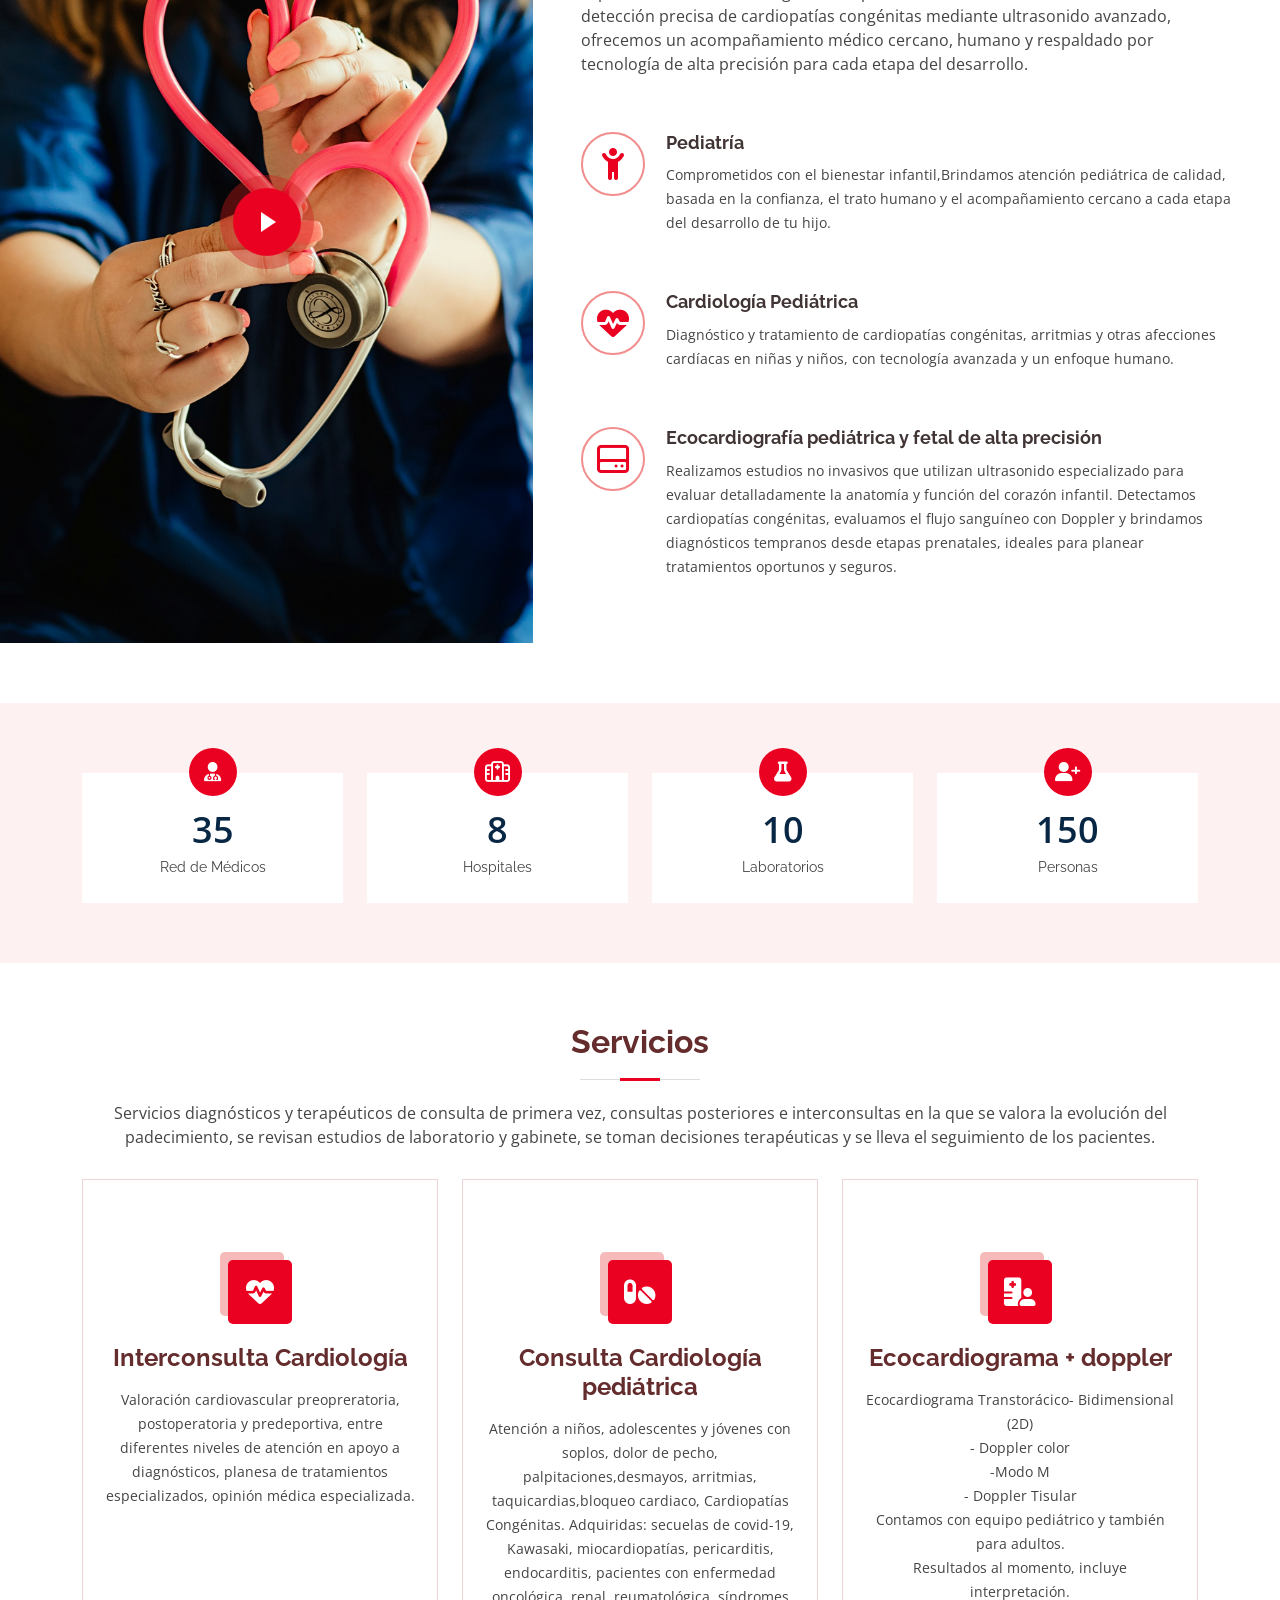
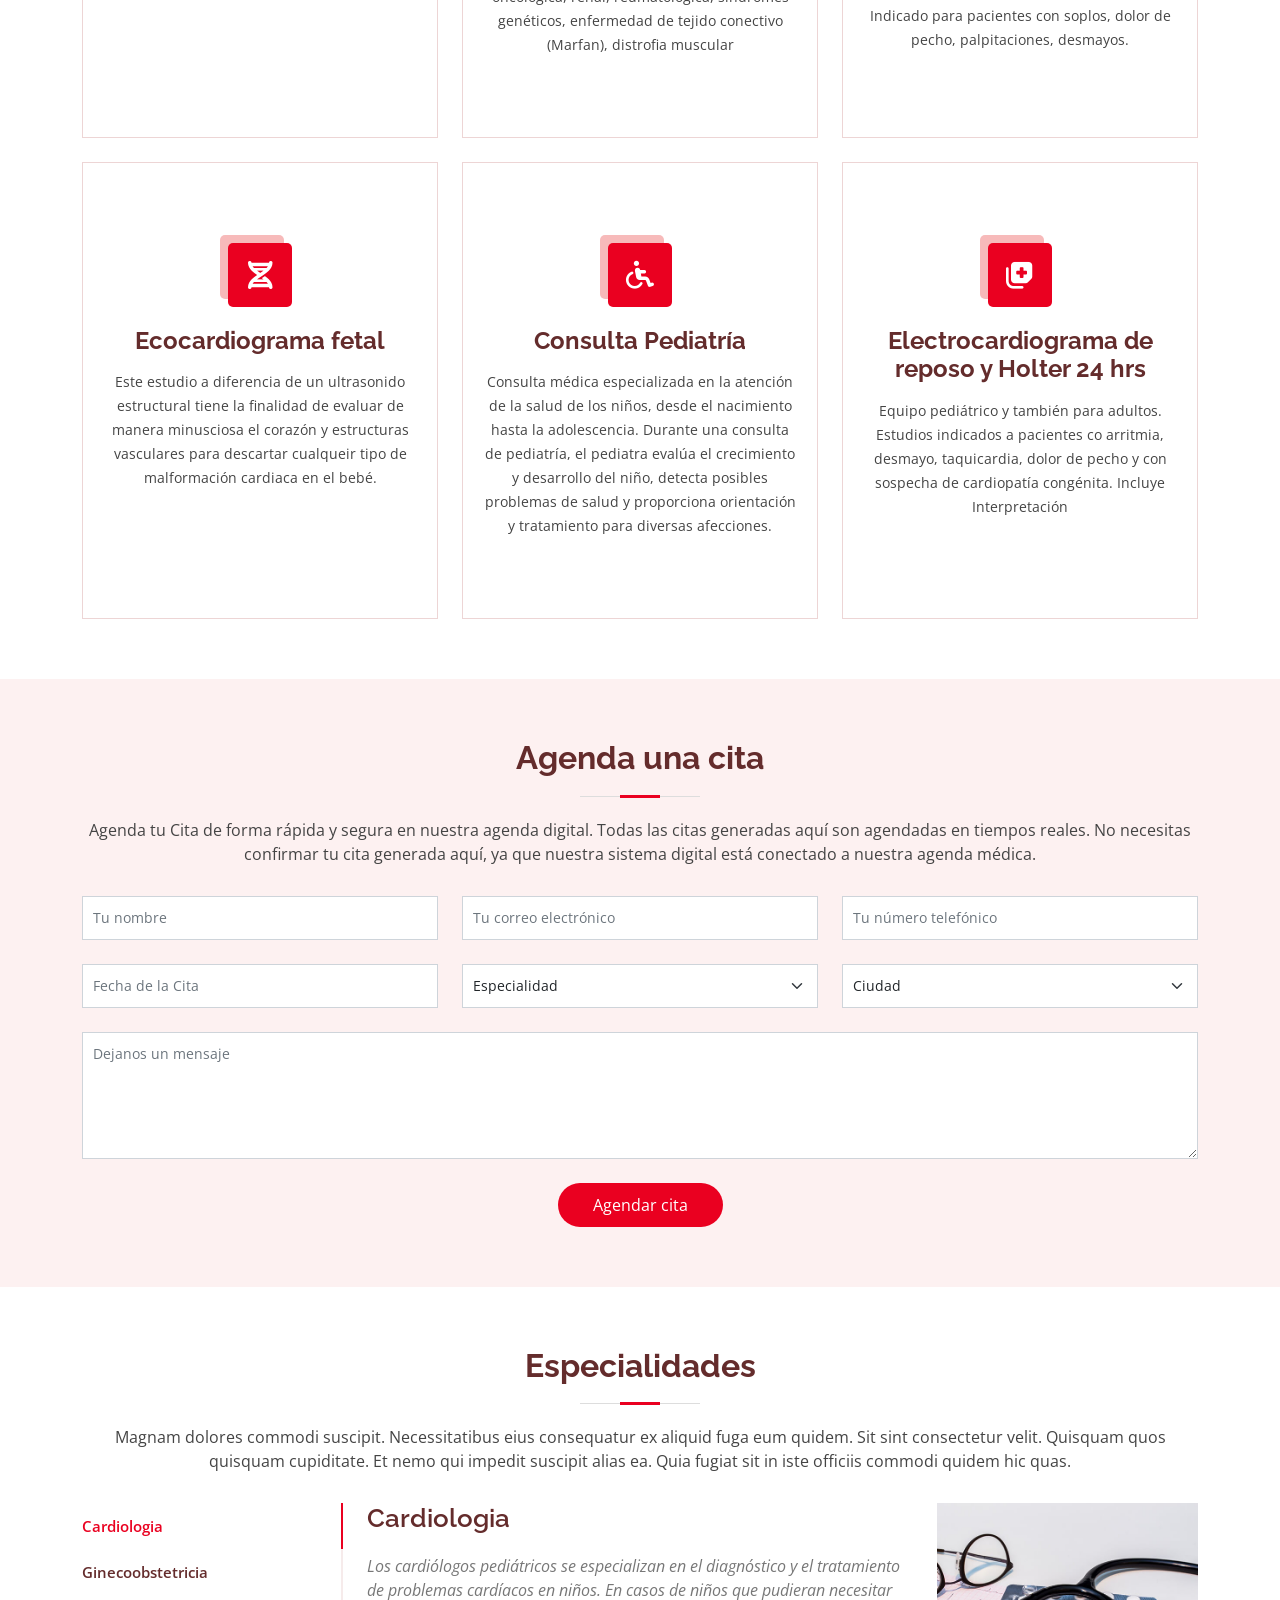
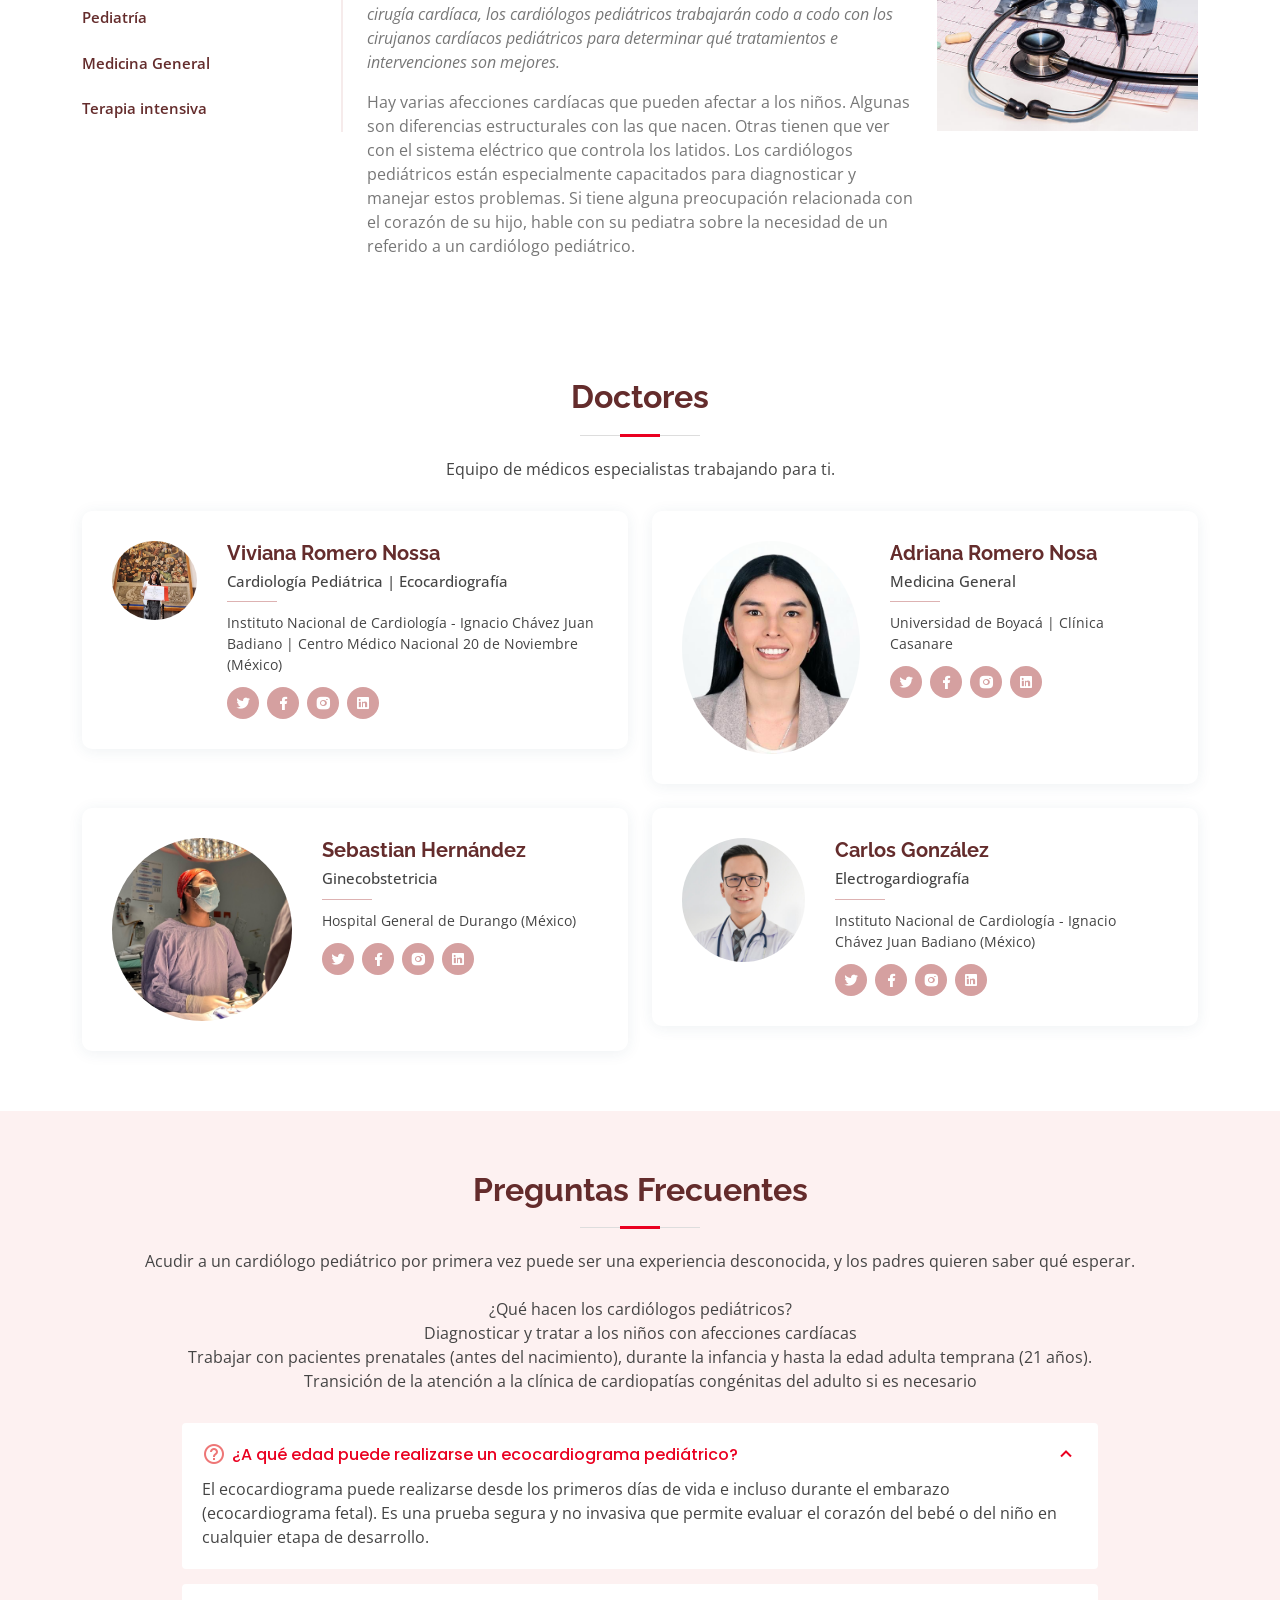
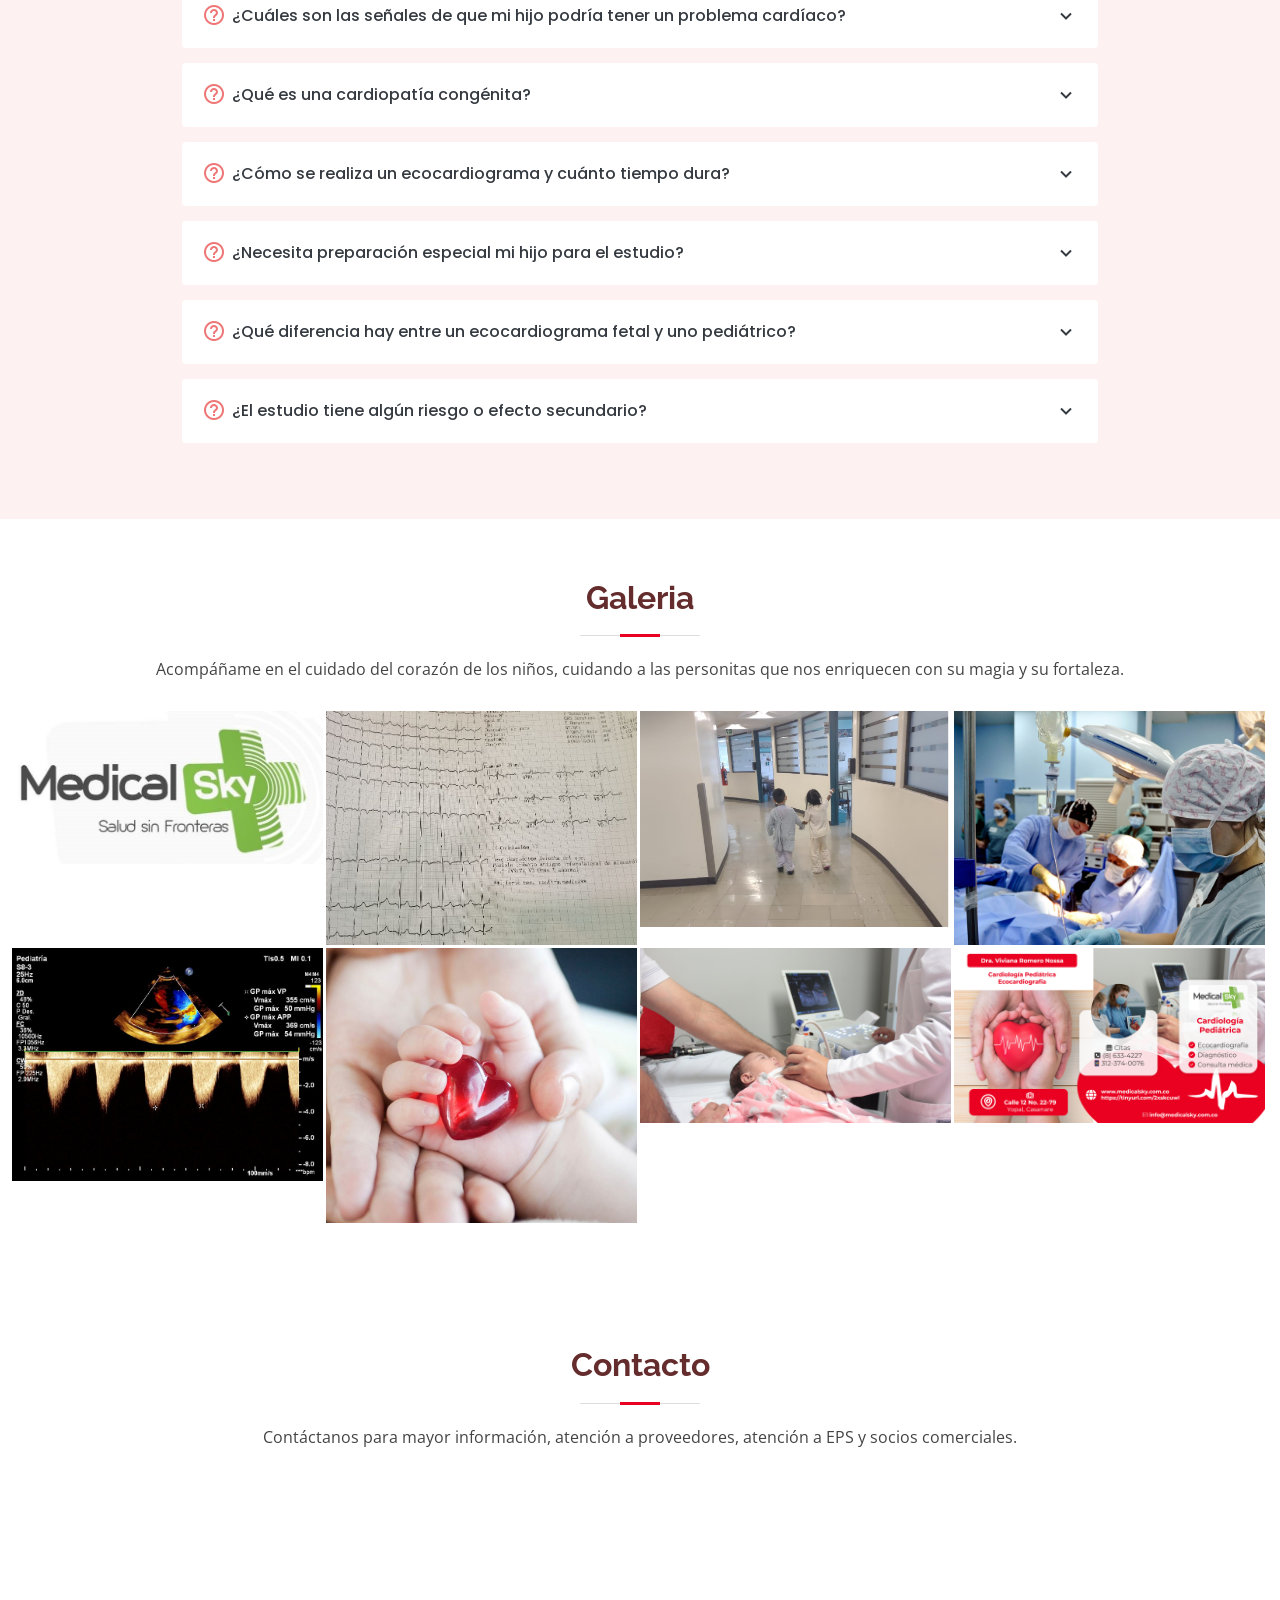
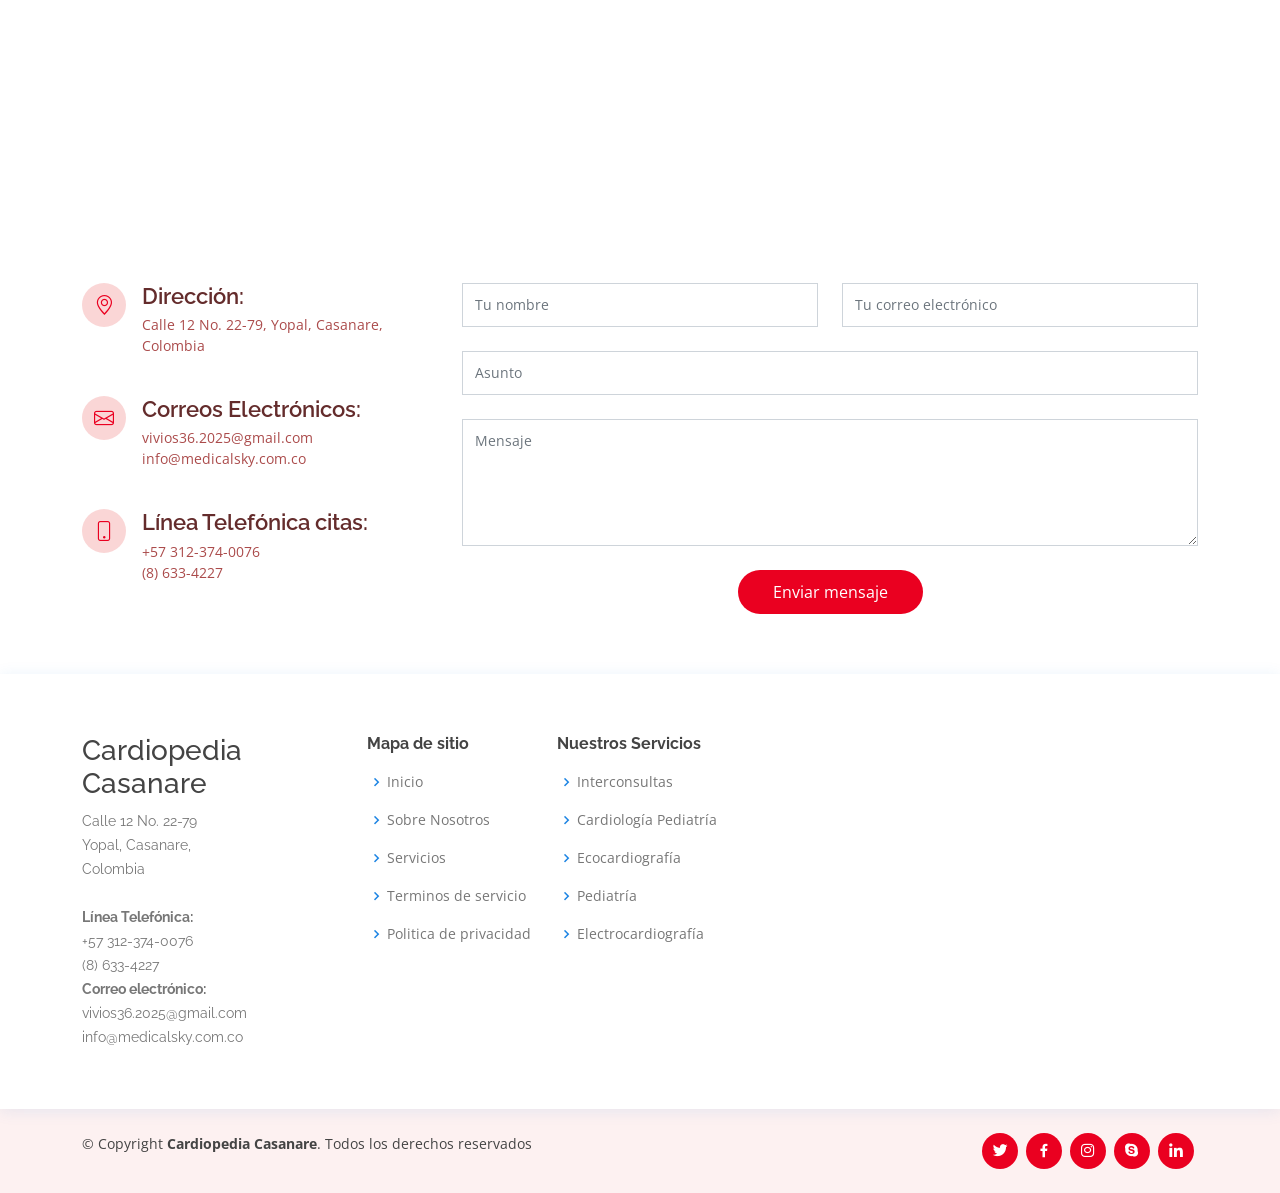
==== commit 0b976ee8: "Actualización de correos y telefonos de contacto" ====
--- a/index.html
+++ b/index.html
@@ -43,8 +43,10 @@
   <div id="topbar" class="d-flex align-items-center fixed-top">
     <div class="container d-flex justify-content-between">
       <div class="contact-info d-flex align-items-center">
-        <i class="bi bi-envelope"></i> <a href="mailto:draromeronossa@gmail.com">draromeronossa@gmail.com</a>
-        <i class="bi bi-phone"></i> +1 5589 55488 55
+        <i class="bi bi-envelope"></i> <a href="mailto:vivios36.2025@gmail.com">vivios36.2025@gmail.com</a>
+        <i class="bi bi-envelope"></i> <a href="mailto: info@medicalsky.com.co"> info@medicalsky.com.co </a>
+        <i class="bi bi-phone"></i> (8) 633-4227
+        <i class="bi bi-phone"></i> +57 312-374-0076
       </div>
       <div class="d-none d-lg-flex social-links align-items-center">
         <a href="#" class="twitter"><i class="bi bi-twitter"></i></a>
@@ -764,7 +766,7 @@
 
         <div class="section-title">
           <h2>Galeria</h2>
-          <p>Magnam dolores commodi suscipit. Necessitatibus eius consequatur ex aliquid fuga eum quidem. Sit sint consectetur velit. Quisquam quos quisquam cupiditate. Et nemo qui impedit suscipit alias ea. Quia fugiat sit in iste officiis commodi quidem hic quas.</p>
+          <p>Acompáñame en el cuidado del corazón de los niños, cuidando a las personitas que nos enriquecen con su magia y su fortaleza.</p>
         </div>
       </div>
 
@@ -773,8 +775,8 @@
 
           <div class="col-lg-3 col-md-4">
             <div class="gallery-item">
-              <a href="assets/img/gallery/gallery-1.jpg" class="galelry-lightbox">
-                <img src="assets/img/gallery/gallery-1.jpg" alt="" class="img-fluid">
+              <a href="assets/img/gallery/medical-sky-ips.jpg" class="galelry-lightbox">
+                <img src="assets/img/gallery/medical-sky-ips.jpg" alt="" class="img-fluid">
               </a>
             </div>
           </div>
@@ -813,24 +815,24 @@
 
           <div class="col-lg-3 col-md-4">
             <div class="gallery-item">
-              <a href="assets/img/gallery/gallery-6.jpg" class="galelry-lightbox">
-                <img src="assets/img/gallery/gallery-6.jpg" alt="" class="img-fluid">
+              <a href="assets/img/gallery/p-servicio-cardiologia.jpg" class="galelry-lightbox">
+                <img src="assets/img/gallery/p-servicio-cardiologia.jpg" alt="" class="img-fluid">
               </a>
             </div>
           </div>
 
           <div class="col-lg-3 col-md-4">
             <div class="gallery-item">
-              <a href="assets/img/gallery/gallery-7.jpg" class="galelry-lightbox">
-                <img src="assets/img/gallery/gallery-7.jpg" alt="" class="img-fluid">
+              <a href="assets/img/gallery/eco_1.jpeg" class="galelry-lightbox">
+                <img src="assets/img/gallery/eco_1.jpeg" alt="" class="img-fluid">
               </a>
             </div>
           </div>
 
           <div class="col-lg-3 col-md-4">
             <div class="gallery-item">
-              <a href="assets/img/gallery/gallery-8.jpg" class="galelry-lightbox">
-                <img src="assets/img/gallery/gallery-8.jpg" alt="" class="img-fluid">
+              <a href="assets/img/gallery/flyer.png" class="galelry-lightbox">
+                <img src="assets/img/gallery/flyer.png" alt="" class="img-fluid">
               </a>
             </div>
           </div>
@@ -852,10 +854,11 @@
 
       <div>
         <!--iframe style="border:0; width: 100%; height: 350px;" src="https://www.google.com/maps/place/Edificio+marly/@5.3469709,-72.391206,17z/data=!3m1!4b1!4m6!3m5!1s0x8e6b0d95d35c93fb:0x1c423fa3d238d9cc!8m2!3d5.3469709!4d-72.391206!16s%2Fg%2F11tmn40c5y?entry=ttu&g_ep=EgoyMDI1MDUwNy4wIKXMDSoASAFQAw%3D%3D" frameborder="0" allowfullscreen></iframe
-        
+        <iframe style="border:0; width: 100%; height: 350px;" src="https://www.google.com/maps/embed?pb=!1m18!1m12!1m3!1d3972.457178428059!2d-72.391206!3d5.3469709!2m3!1f0!2f0!3f0!3m2!1i1024!2i768!4f13.1!3m3!1m2!1s0x8e6b0d95d35c93fb%3A0x1c423fa3d238d9cc!2sEdificio%20marly!5e0!3m2!1ses!2smx!4v1746922050285!5m2!1ses!2smx" frameborder="0" allowfullscreen ></iframe>
+   
         -->
-        <iframe style="border:0; width: 100%; height: 350px;" src="https://www.google.com/maps/embed?pb=!1m18!1m12!1m3!1d3972.457178428059!2d-72.391206!3d5.3469709!2m3!1f0!2f0!3f0!3m2!1i1024!2i768!4f13.1!3m3!1m2!1s0x8e6b0d95d35c93fb%3A0x1c423fa3d238d9cc!2sEdificio%20marly!5e0!3m2!1ses!2smx!4v1746922050285!5m2!1ses!2smx" frameborder="0" allowfullscreen ></iframe>
-      </div>
+        <iframe style="border:0; width: 100%; height: 350px;" src="https://www.google.com/maps/embed?pb=!1m18!1m12!1m3!1d3325.8991244903104!2d-72.39911482594289!3d5.346836235719488!2m3!1f0!2f0!3f0!3m2!1i1024!2i768!4f13.1!3m3!1m2!1s0x8e6b0c4bf46357d5%3A0xd0f210c9337af525!2sCl.%2012%20%2322-79%2C%20Yopal%2C%20Casanare!5e1!3m2!1ses!2sco!4v1751296669350!5m2!1ses!2sco" frameborder="0" allowfullscreen ></iframe>
+           </div>
 
       <div class="container">
         <div class="row mt-5">
@@ -865,19 +868,21 @@
               <div class="address">
                 <i class="bi bi-geo-alt"></i>
                 <h4>Dirección:</h4>
-                <p>Cra. 28 #14-54, Yopal, Casanare, Colombia2</p>
+                <p>Calle 12 No. 22-79, Yopal, Casanare, Colombia</p>
               </div>
 
               <div class="email">
                 <i class="bi bi-envelope"></i>
-                <h4>Correo Electrónico:</h4>
-                <p>draromeronossa@gmail.com</p>
+                <h4>Correos Electrónicos:</h4>
+                <p>vivios36.2025@gmail.com</p>
+                <p>info@medicalsky.com.co</p>
               </div>
 
               <div class="phone">
                 <i class="bi bi-phone"></i>
-                <h4>Línea Telefónica:</h4>
-                <p>+1 5589 55488 55</p>
+                <h4>Línea Telefónica citas:</h4>
+                <p>+57 312-374-0076</p>
+                <p>(8) 633-4227</p>
               </div>
 
             </div>
@@ -928,11 +933,11 @@
           <div class="col-lg-3 col-md-6 footer-contact">
             <h3>Cardiopedia Casanare</h3>
             <p>
-              Cra. 28 #14-54<br>
+              Calle 12 No. 22-79<br>
               Yopal, Casanare,<br>
               Colombia  <br><br>
-              <strong>Línea Telefónica:</strong> +1 5589 55488 55<br>
-              <strong>Correo electrónico:</strong> draromeronossa@gmail.com<br>
+              <strong>Línea Telefónica:</strong> <br> +57 312-374-0076 <br> (8) 633-4227 <br>
+              <strong>Correo electrónico:</strong> <br> vivios36.2025@gmail.com <br> info@medicalsky.com.co
             </p>
           </div>
 
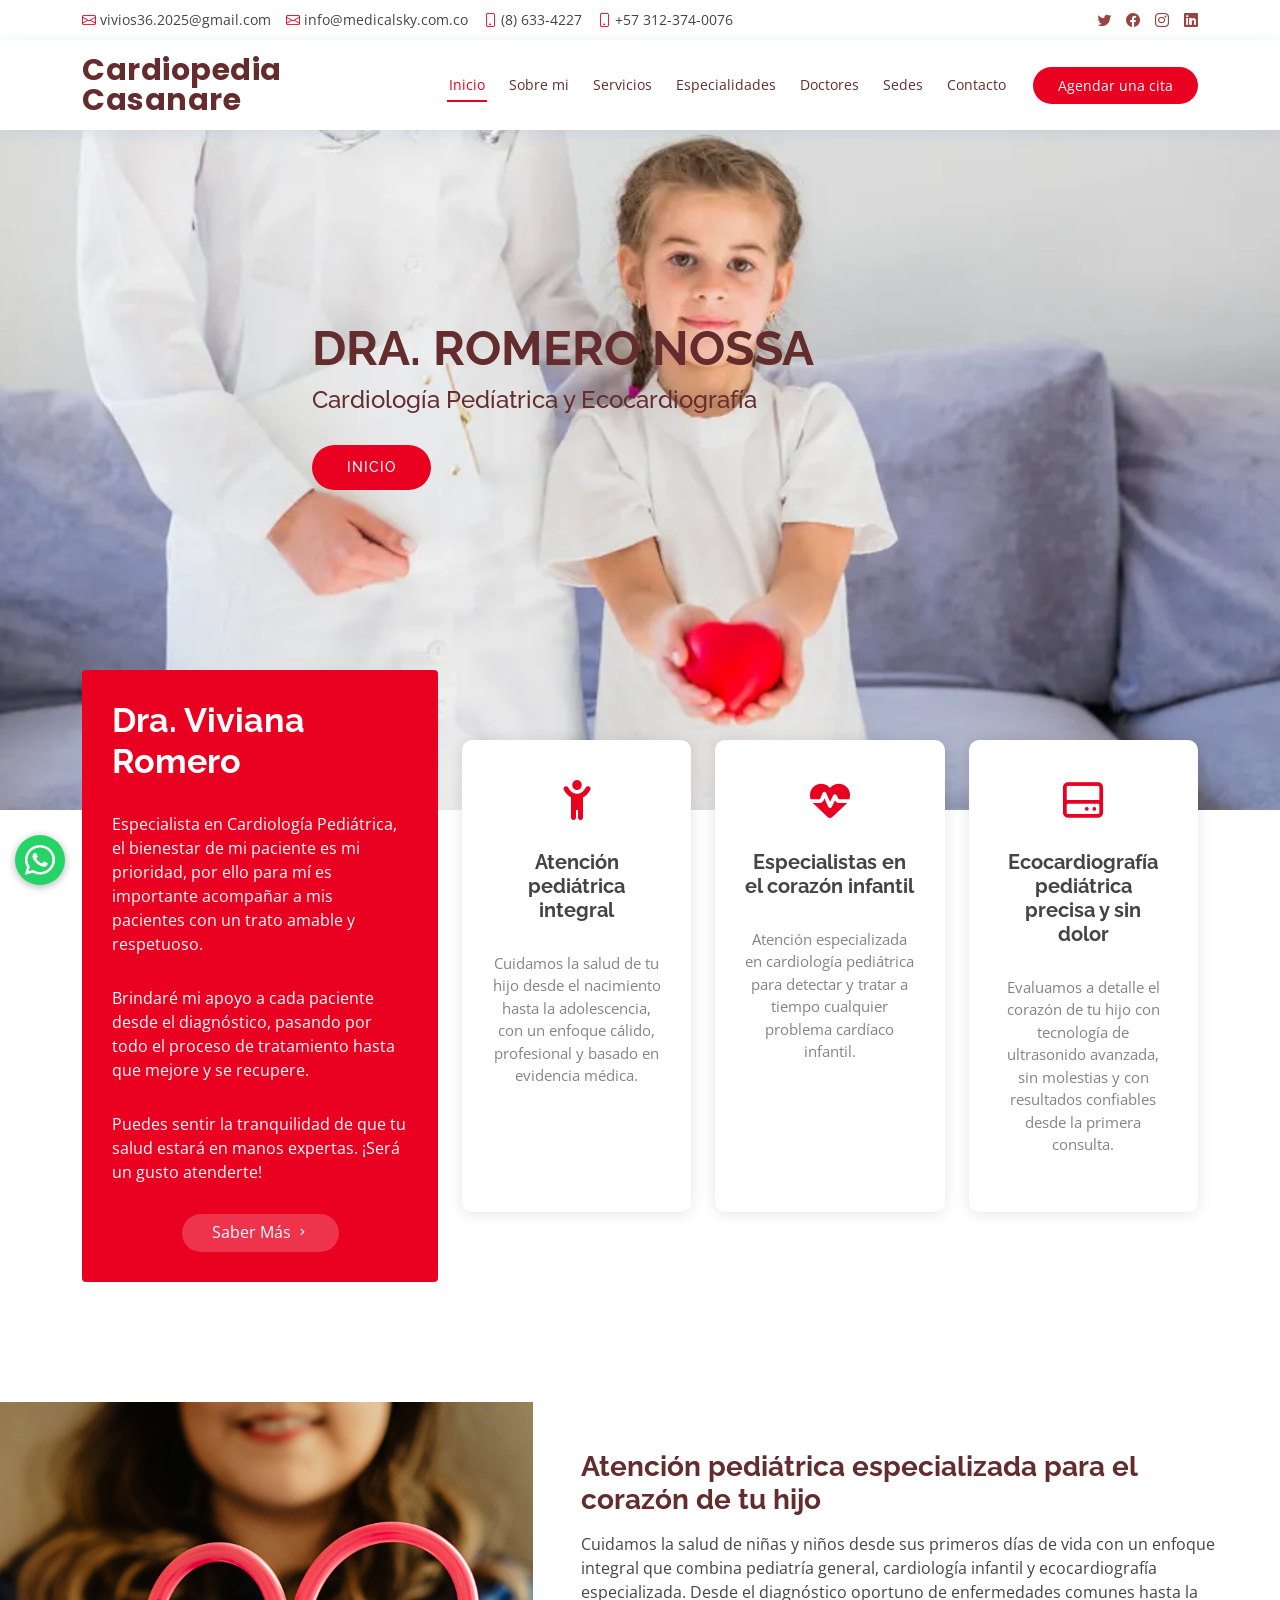
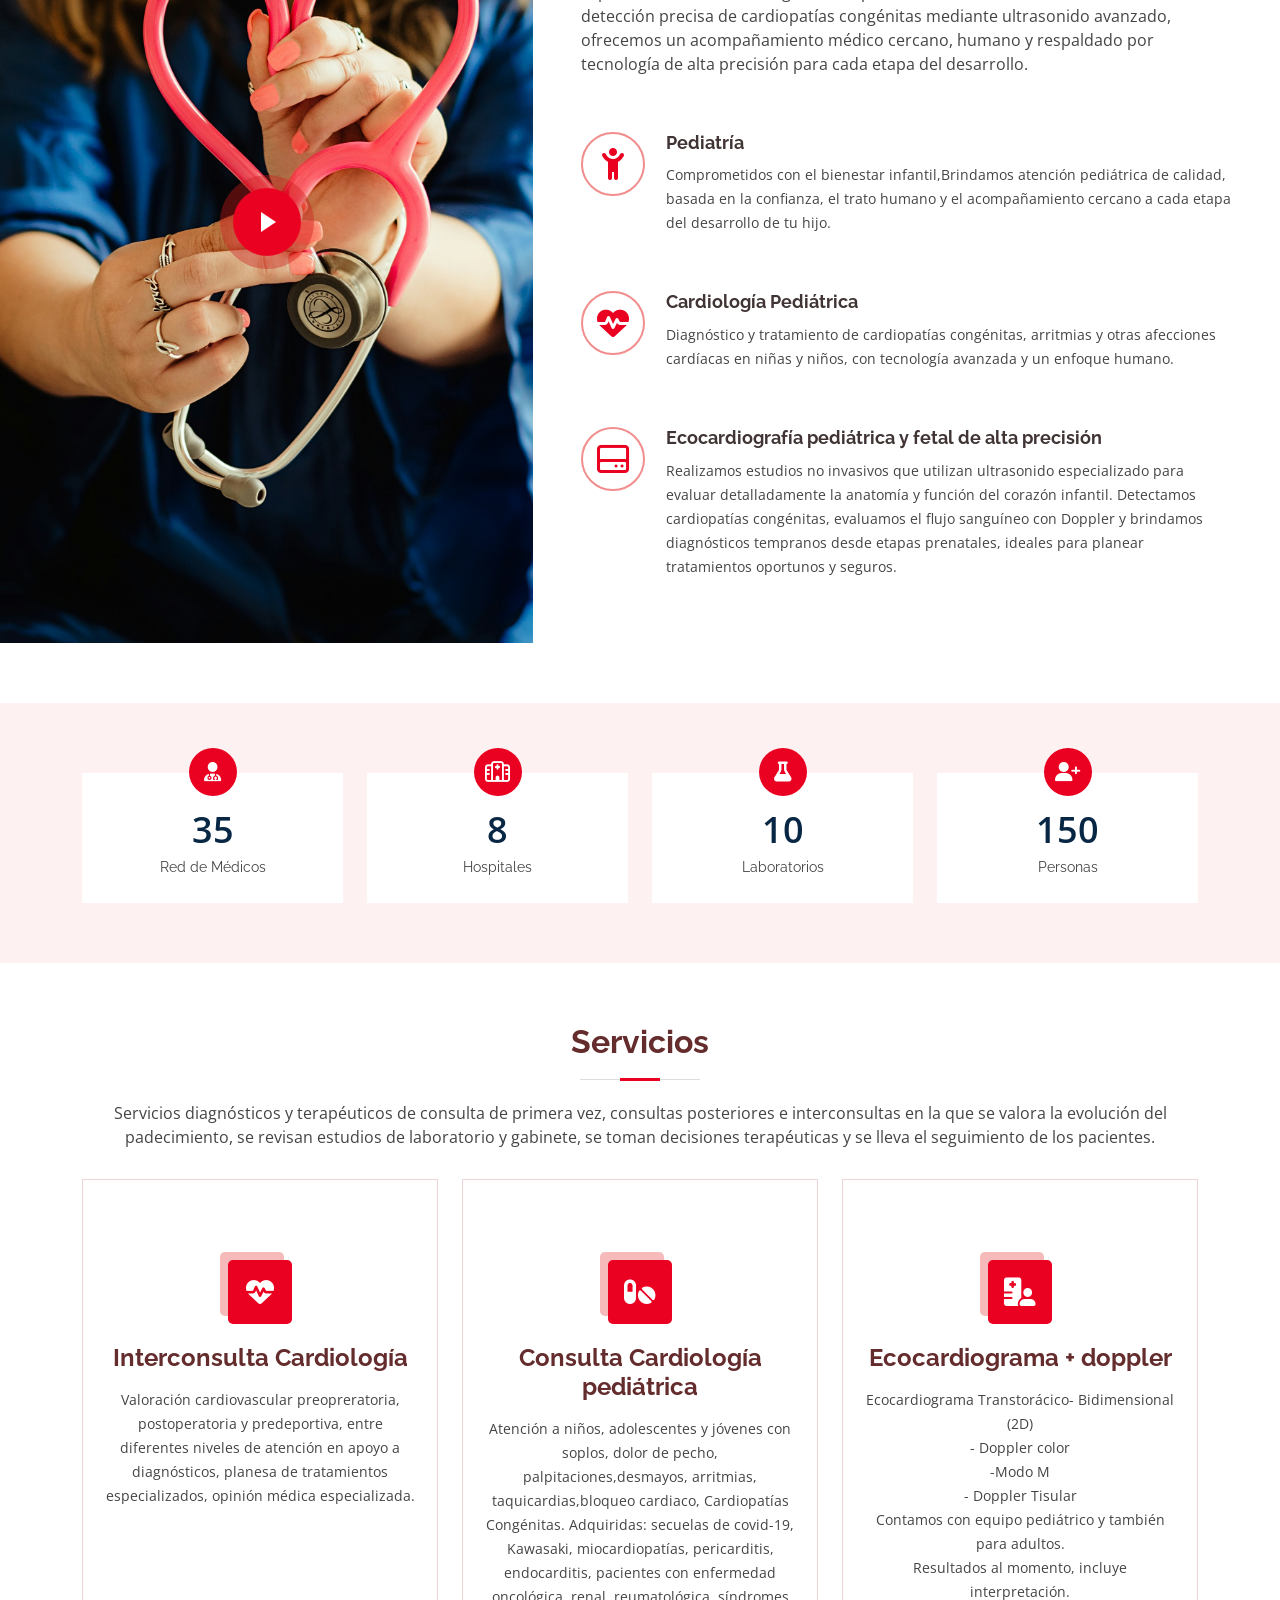
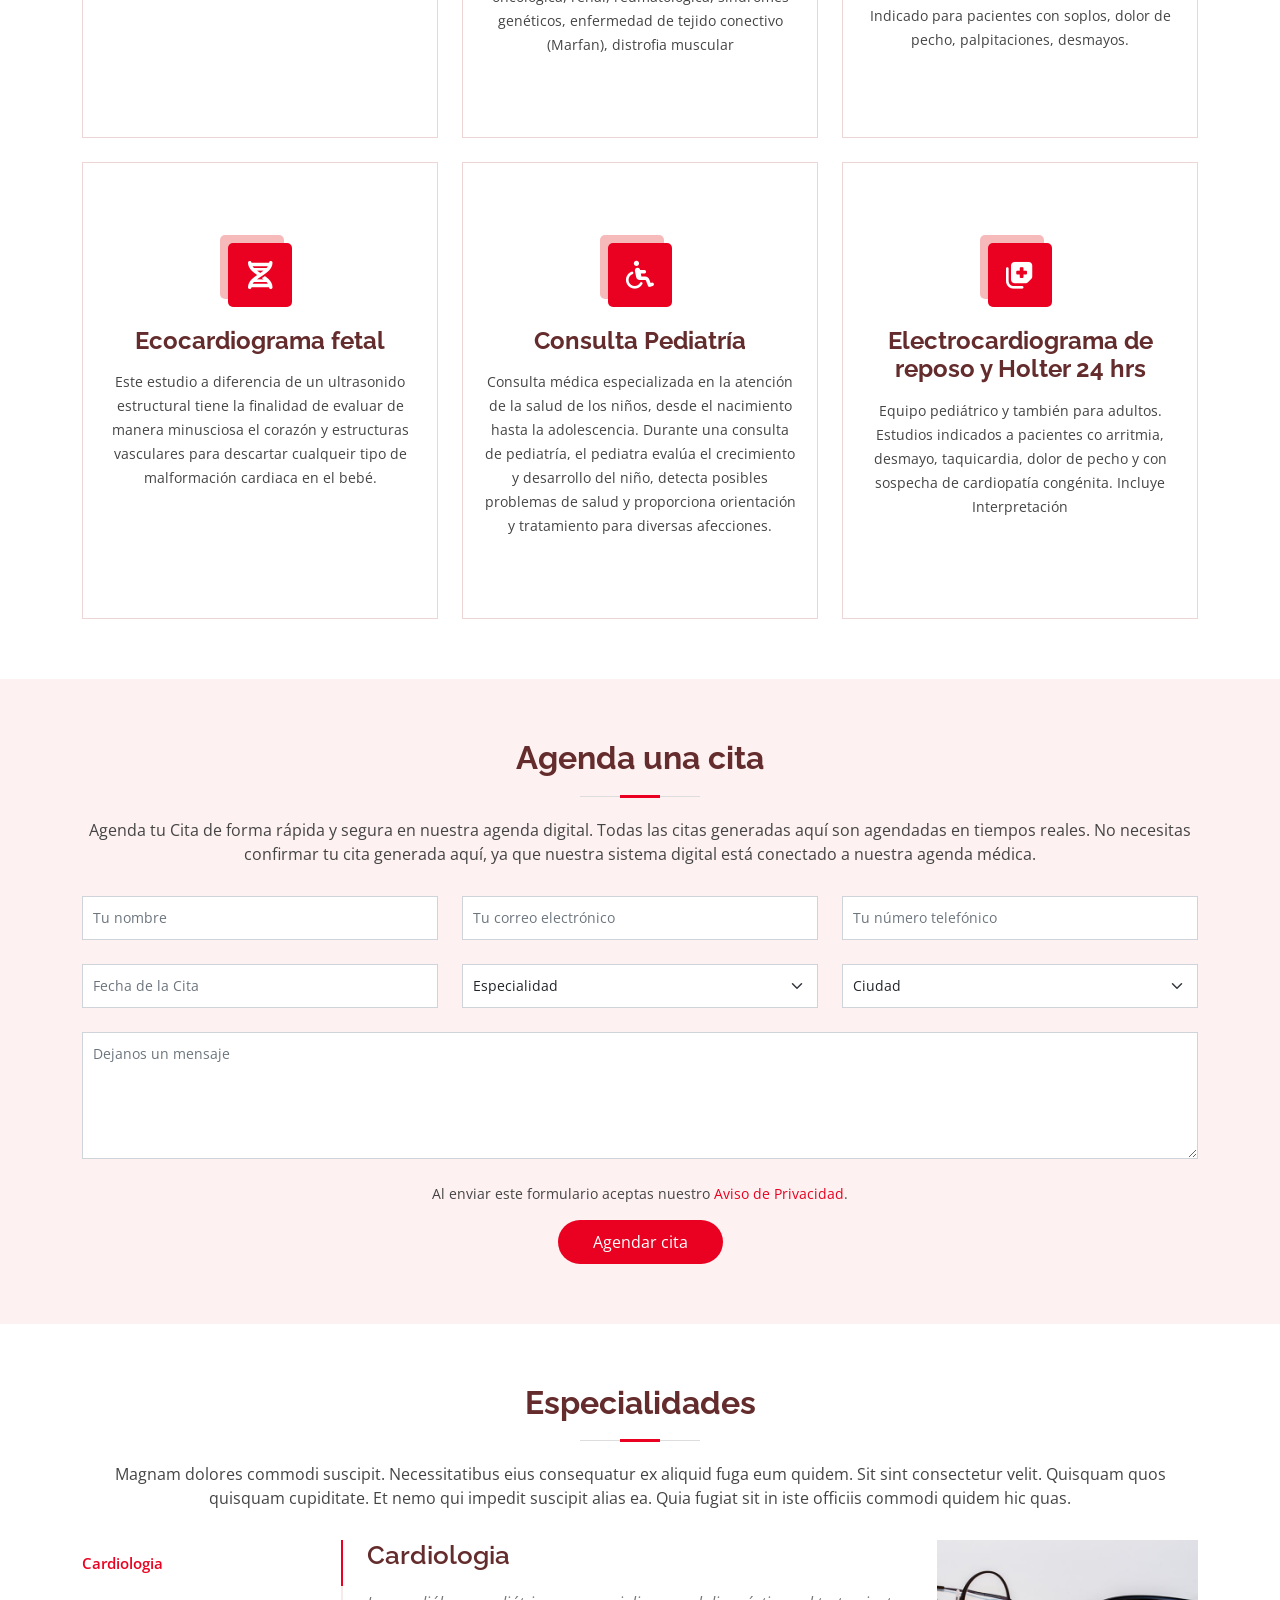
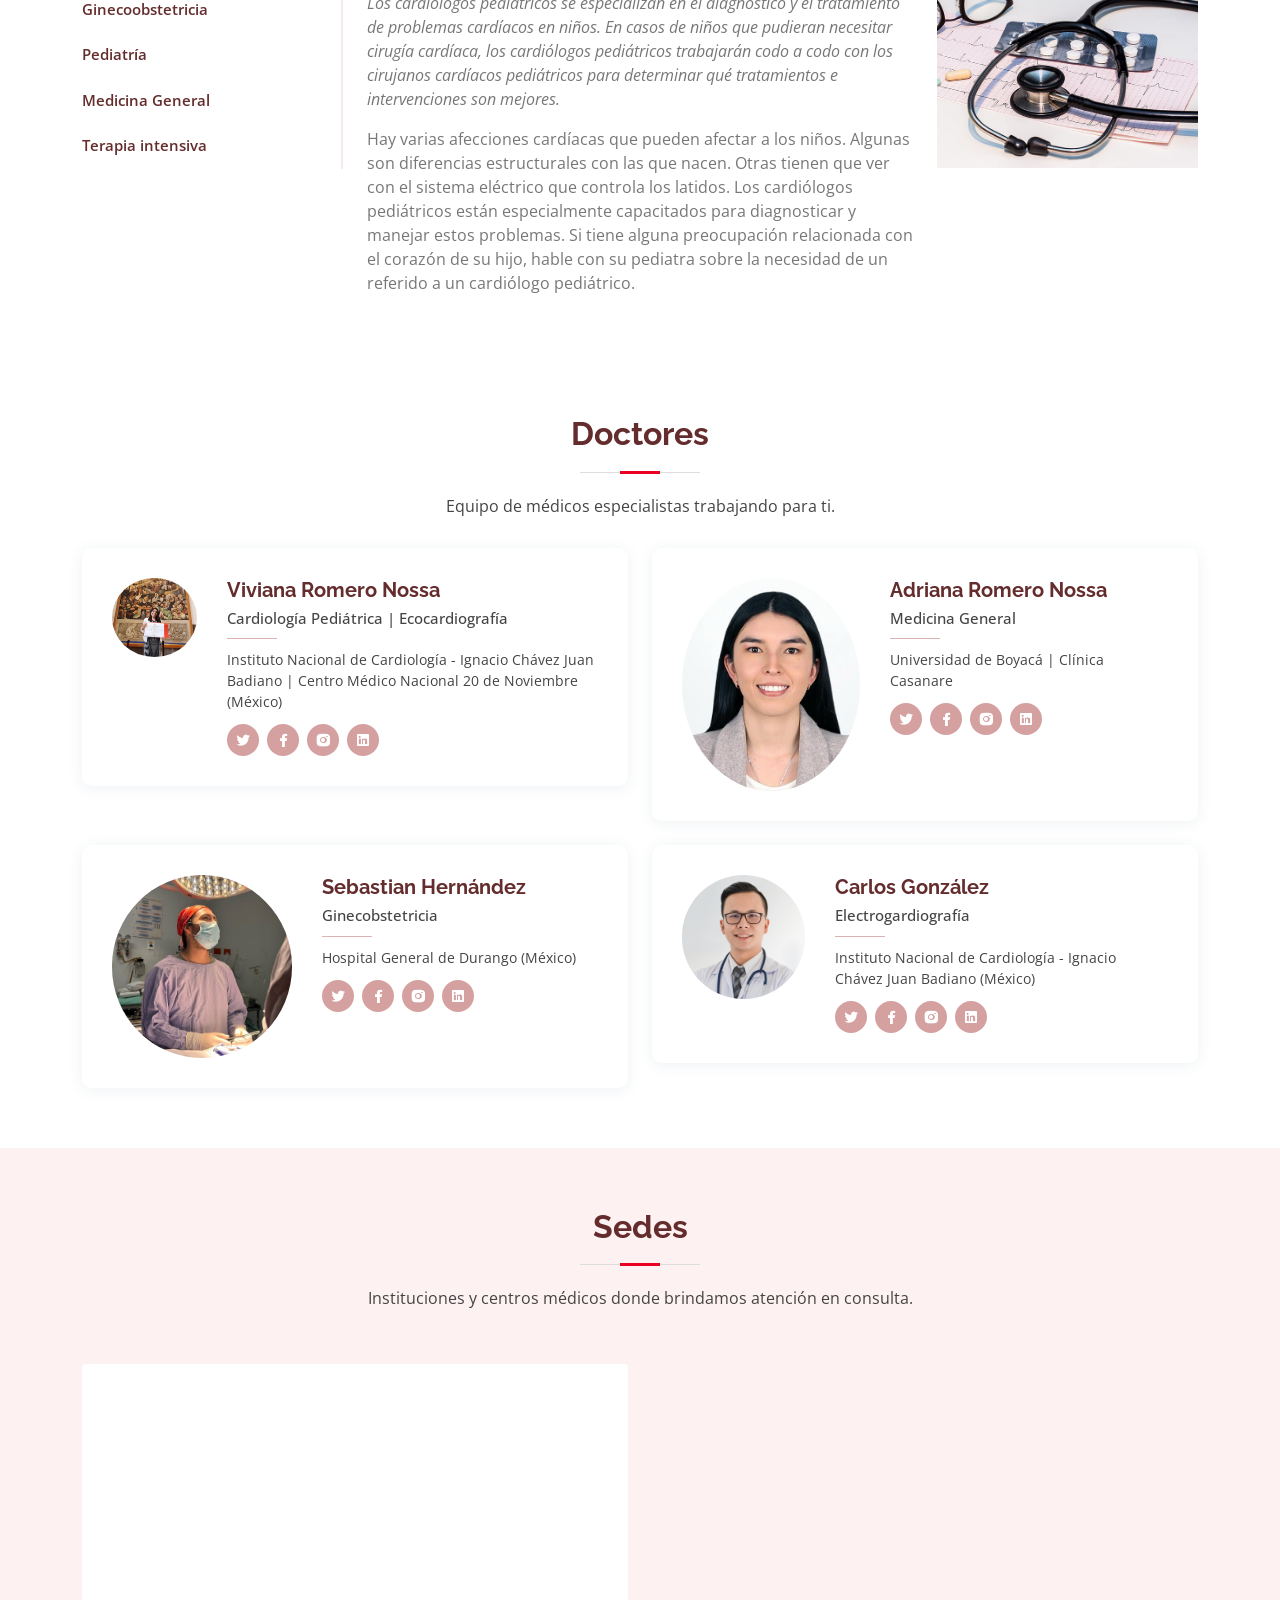
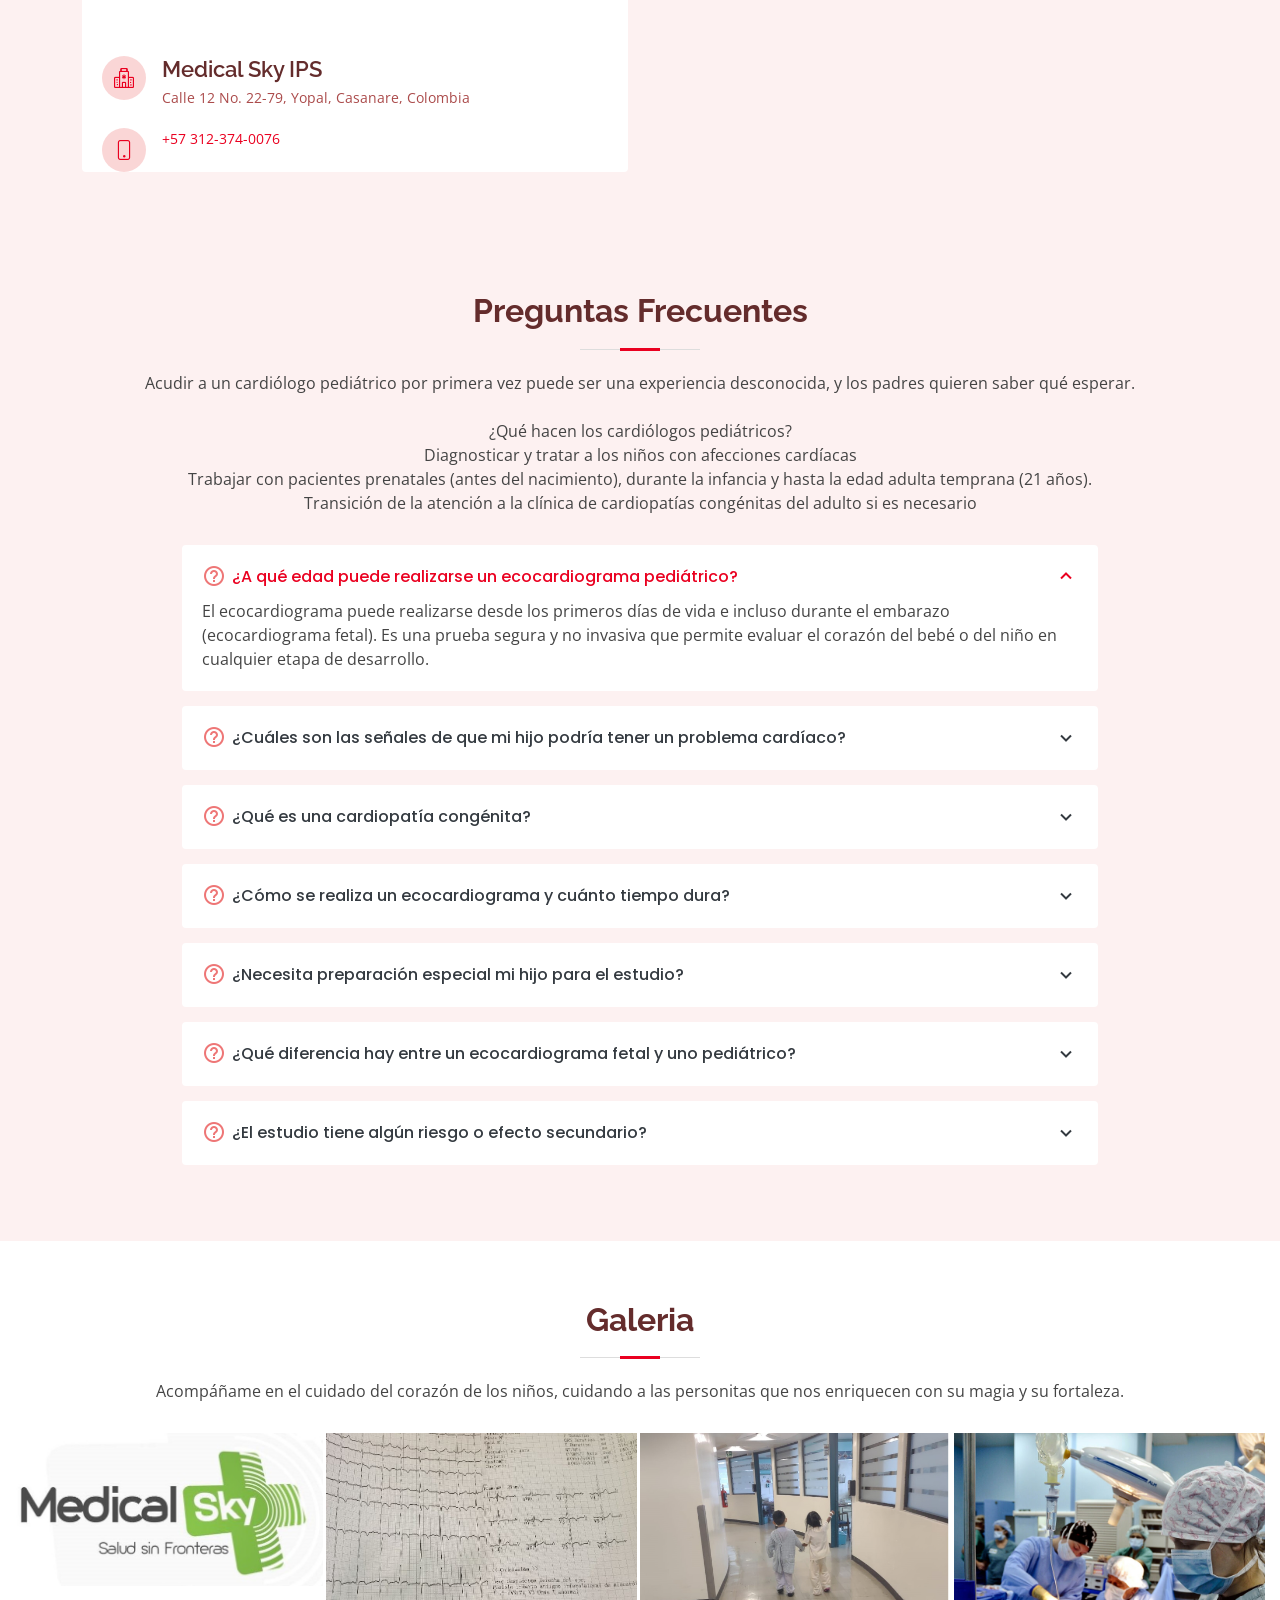
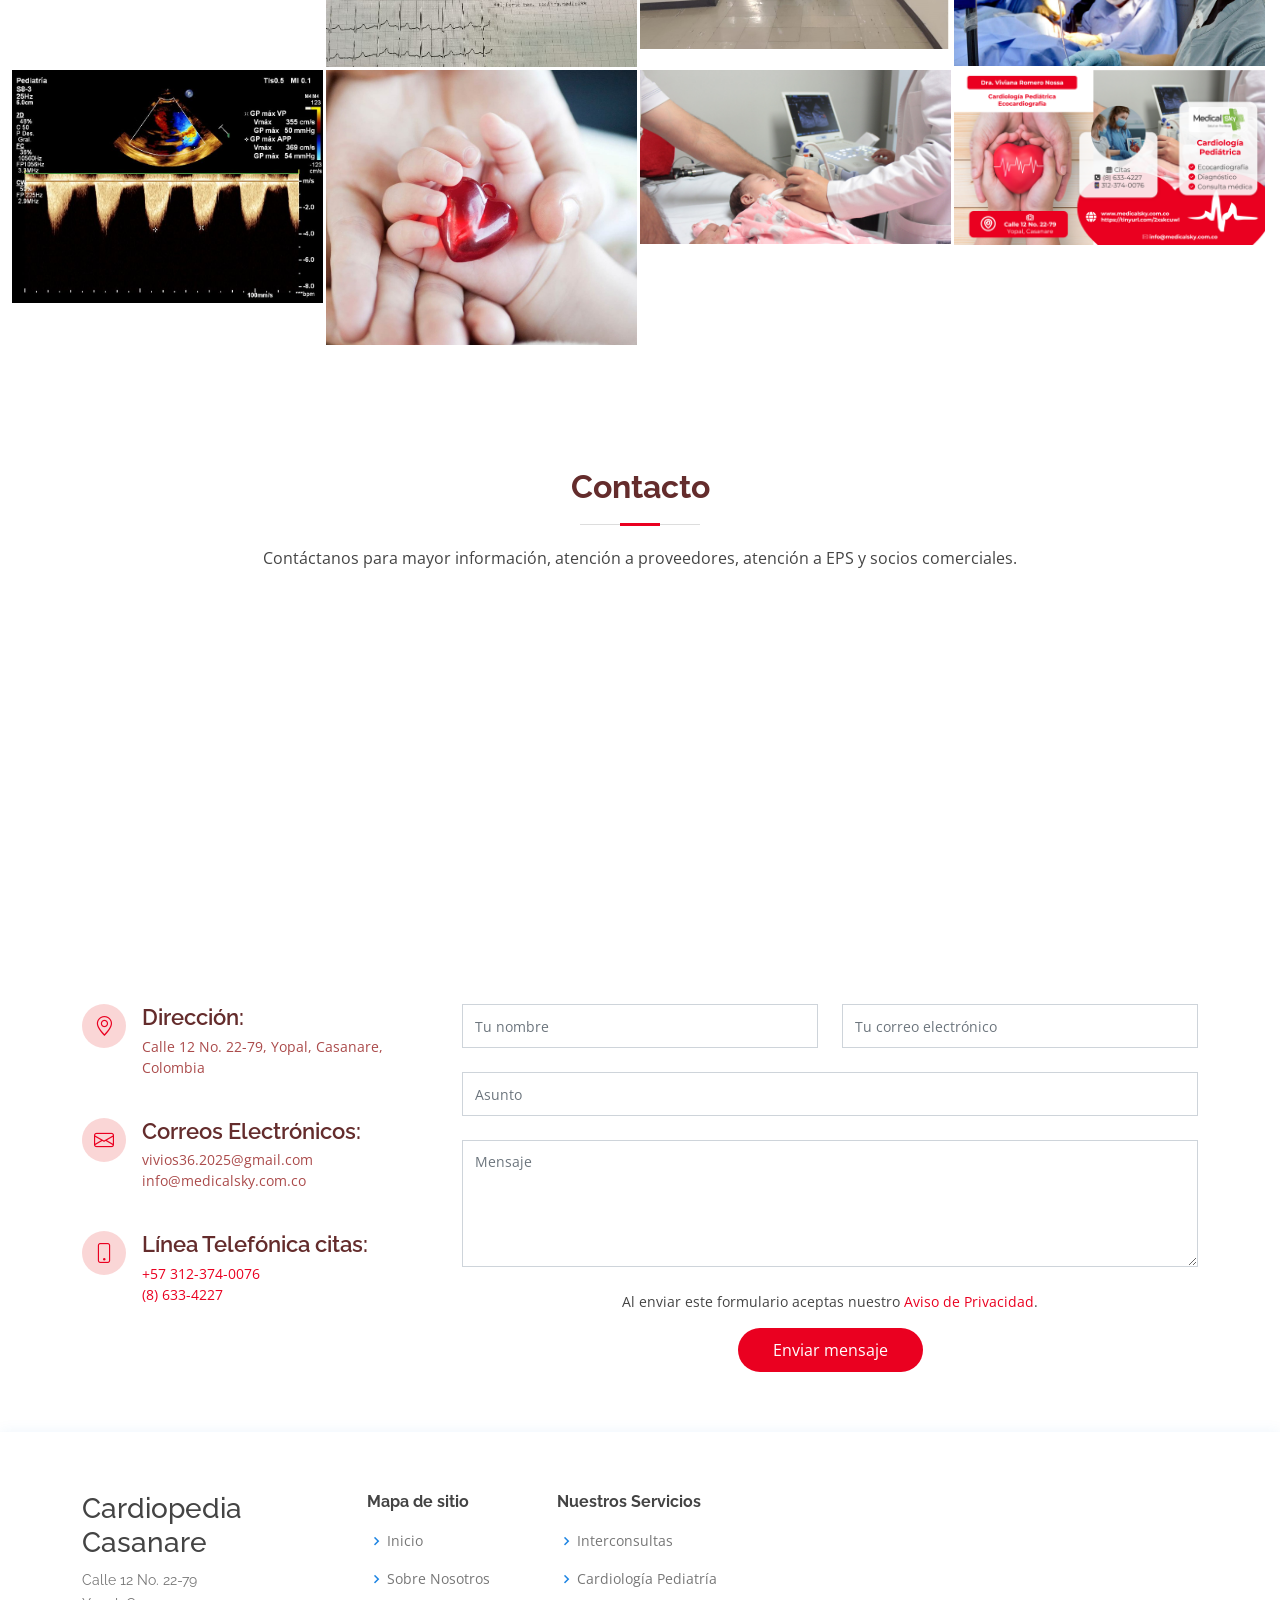
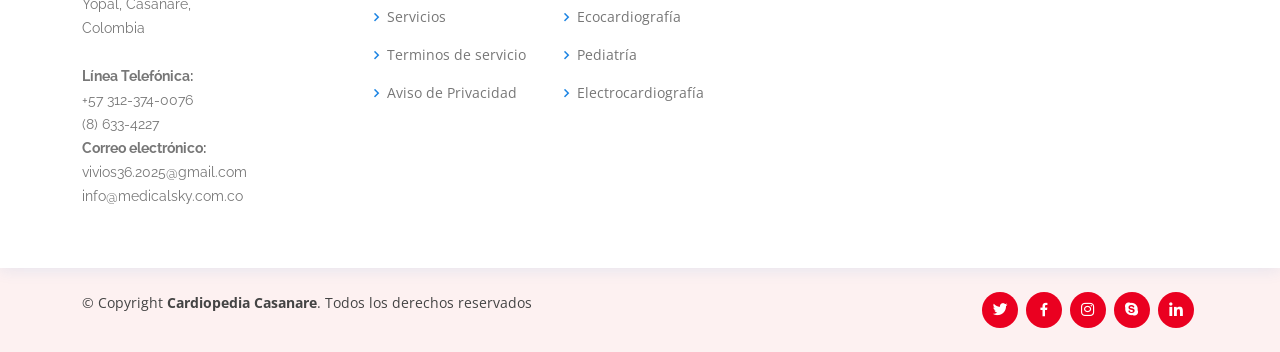
==== commit 528b5fde: "Auditoría de navegación/SEO, sección de Sedes, aviso de privacidad y WhatsApp Corrige varios bugs re" ====
--- a/index.html
+++ b/index.html
@@ -1,13 +1,45 @@
 <!DOCTYPE html>
-<html lang="en">
+<html lang="es">
 
 <head>
   <meta charset="utf-8">
   <meta content="width=device-width, initial-scale=1.0" name="viewport">
 
   <title>Dra. Romero Nossa - Cardiología Pediátrica</title>
-  <meta content="" name="description">
-  <meta content="" name="keywords">
+  <meta content="Dra. Viviana Romero Nossa, cardióloga pediatra y especialista en ecocardiografía en Yopal, Casanare. Consulta de cardiología pediátrica, pediatría, ginecología y medicina general. Agenda tu cita en línea." name="description">
+  <meta content="cardiología pediátrica, cardiólogo pediatra Yopal, ecocardiograma pediátrico, Dra. Viviana Romero Nossa, Casanare" name="keywords">
+  <link href="https://cardiologia.futurehealthlabmx.io/" rel="canonical">
+
+  <!-- Open Graph / redes sociales -->
+  <meta content="website" property="og:type">
+  <meta content="Dra. Romero Nossa - Cardiología Pediátrica" property="og:title">
+  <meta content="Cardióloga pediatra y especialista en ecocardiografía en Yopal, Casanare. Agenda tu cita en línea." property="og:description">
+  <meta content="https://cardiologia.futurehealthlabmx.io/" property="og:url">
+  <meta content="https://cardiologia.futurehealthlabmx.io/assets/img/doctors/Dra.%20Viviana%20Romero1.jpg" property="og:image">
+  <meta content="es_CO" property="og:locale">
+  <meta content="summary_large_image" name="twitter:card">
+
+  <!-- Datos estructurados (Schema.org) para búsqueda y mapas -->
+  <script type="application/ld+json">
+  {
+    "@context": "https://schema.org",
+    "@type": "Physician",
+    "name": "Viviana Romero Nossa",
+    "honorificPrefix": "Dra.",
+    "medicalSpecialty": ["Cardiología Pediátrica", "Ecocardiografía"],
+    "telephone": "+573123740076",
+    "email": "vivios36.2025@gmail.com",
+    "url": "https://cardiologia.futurehealthlabmx.io/",
+    "image": "https://cardiologia.futurehealthlabmx.io/assets/img/doctors/Dra.%20Viviana%20Romero1.jpg",
+    "address": {
+      "@type": "PostalAddress",
+      "streetAddress": "Calle 12 No. 22-79",
+      "addressLocality": "Yopal",
+      "addressRegion": "Casanare",
+      "addressCountry": "CO"
+    }
+  }
+  </script>
 
   <!-- Favicons -->
   <link href="assets/img/favicon.png" rel="icon">
@@ -44,9 +76,9 @@
     <div class="container d-flex justify-content-between">
       <div class="contact-info d-flex align-items-center">
         <i class="bi bi-envelope"></i> <a href="mailto:vivios36.2025@gmail.com">vivios36.2025@gmail.com</a>
-        <i class="bi bi-envelope"></i> <a href="mailto: info@medicalsky.com.co"> info@medicalsky.com.co </a>
-        <i class="bi bi-phone"></i> (8) 633-4227
-        <i class="bi bi-phone"></i> +57 312-374-0076
+        <i class="bi bi-envelope"></i> <a href="mailto:info@medicalsky.com.co">info@medicalsky.com.co</a>
+        <i class="bi bi-phone"></i> <a href="tel:+5786334227">(8) 633-4227</a>
+        <i class="bi bi-phone"></i> <a href="tel:+573123740076">+57 312-374-0076</a>
       </div>
       <div class="d-none d-lg-flex social-links align-items-center">
         <a href="#" class="twitter"><i class="bi bi-twitter"></i></a>
@@ -71,7 +103,8 @@
           <li><a class="nav-link scrollto" href="#about">Sobre mi</a></li>
           <li><a class="nav-link scrollto" href="#services">Servicios</a></li>
           <li><a class="nav-link scrollto" href="#especialidades">Especialidades</a></li>
-          <li><a class="nav-link scrollto" href="#doctores">Doctores</a></li>
+          <li><a class="nav-link scrollto" href="#doctors">Doctores</a></li>
+          <li><a class="nav-link scrollto" href="#sedes">Sedes</a></li>
           <li><a class="nav-link scrollto" href="#contact">Contacto</a></li>
         </ul>
         <i class="bi bi-list mobile-nav-toggle"></i>
@@ -305,7 +338,7 @@
           <p>Agenda tu Cita de forma rápida y segura en nuestra agenda digital. Todas las citas generadas aquí son agendadas en tiempos reales. No necesitas confirmar tu cita generada aquí, ya que nuestra sistema digital está conectado a nuestra agenda médica. </p>
         </div>
 
-        <form action="forms/appointment.php" method="post" role="form" class="php-email-form">
+        <form action="/api/appointment" method="post" role="form" class="php-email-form">
           <div class="row">
             <div class="col-md-4 form-group">
               <input type="text" name="name" class="form-control" id="name" placeholder="Tu nombre" data-rule="minlen:4" data-msg="Please enter at least 4 chars">
@@ -328,18 +361,18 @@
             <div class="col-md-4 form-group mt-3">
               <select name="department" id="department" class="form-select">
                 <option value="">Especialidad</option>
-                <option value="Department 1">Pediatría</option>
-                <option value="Department 2">Cardiología Pediátrica</option>
-                <option value="Department 3">Ecocardiografía</option>
+                <option value="Pediatría">Pediatría</option>
+                <option value="Cardiología Pediátrica">Cardiología Pediátrica</option>
+                <option value="Ecocardiografía">Ecocardiografía</option>
               </select>
               <div class="validate"></div>
             </div>
             <div class="col-md-4 form-group mt-3">
               <select name="doctor" id="doctor" class="form-select">
                 <option value="">Ciudad</option>
-                <option value="Doctor 1">Yopal</option>
-                <option value="Doctor 2">Sogamoso</option>
-                <option value="Doctor 3">Teleconsulta</option>
+                <option value="Yopal">Yopal</option>
+                <option value="Sogamoso">Sogamoso</option>
+                <option value="Teleconsulta">Teleconsulta</option>
               </select>
               <div class="validate"></div>
             </div>
@@ -352,8 +385,9 @@
           <div class="mb-3">
             <div class="loading">Cargando</div>
             <div class="error-message"></div>
-            <div class="sent-message">Your appointment request has been sent successfully. Thank you!</div>
-          </div>
+            <div class="sent-message">¡Tu solicitud de cita ha sido enviada correctamente!</div>
+          </div>
+          <p class="small text-center">Al enviar este formulario aceptas nuestro <a href="privacidad.html">Aviso de Privacidad</a>.</p>
           <div class="text-center"><button type="submit">Agendar cita</button></div>
         </form>
 
@@ -399,7 +433,7 @@
                     <p> Hay varias afecciones cardíacas que pueden afectar a los niños. Algunas son diferencias estructurales con las que nacen. Otras tienen que ver con el sistema eléctrico que controla los latidos. Los cardiólogos pediátricos están especialmente capacitados para diagnosticar y manejar estos problemas. Si tiene alguna preocupación relacionada con el corazón de su hijo, hable con su pediatra sobre la necesidad de un referido a un cardiólogo pediátrico.</p>
                   </div>
                   <div class="col-lg-4 text-center order-1 order-lg-2">
-                    <img src="assets/img/departments-1.jpg" alt="" class="img-fluid">
+                    <img src="assets/img/departments-1.jpg" alt="Consulta de cardiología pediátrica" class="img-fluid">
                   </div>
                 </div>
               </div>
@@ -434,7 +468,7 @@
                     </ul>
                   </div>
                   <div class="col-lg-4 text-center order-1 order-lg-2">
-                    <img src="assets/img/departments-2.jpg" alt="" class="img-fluid">
+                    <img src="assets/img/departments-2.jpg" alt="Consulta de ginecología y obstetricia" class="img-fluid">
                   </div>
                 </div>
               </div>
@@ -454,7 +488,7 @@
                   </div>
                  
                   <div class="col-lg-4 text-center order-1 order-lg-2">
-                    <img src="assets/img/departments-4.jpg" alt="" class="img-fluid">
+                    <img src="assets/img/departments-4.jpg" alt="Consulta de pediatría" class="img-fluid">
                   </div>
                 </div>
               </div>
@@ -471,7 +505,7 @@
                       </ul>
                   </div>
                   <div class="col-lg-4 text-center order-1 order-lg-2">
-                    <img src="assets/img/departments-3.jpg" alt="" class="img-fluid">
+                    <img src="assets/img/departments-3.jpg" alt="Consulta de medicina general" class="img-fluid">
                   </div>
                 </div>
               </div>
@@ -483,7 +517,7 @@
                     <p>La terapia intensiva (también llamada atención crítica) es la atención médica para personas que tienen lesiones y enfermedades que pueden ser mortales. Suele proveerse en una unidad de cuidados intensivos (UCI). Un equipo de proveedores de atención médica especialmente capacitados brinda esta atención las 24 horas. Esto incluye el uso de máquinas para controlar en forma constante sus signos vitales. En general, también implica brindar tratamientos especializados.</p>
                   </div>
                   <div class="col-lg-4 text-center order-1 order-lg-2">
-                    <img src="assets/img/departments-5.jpg" alt="" class="img-fluid">
+                    <img src="assets/img/departments-5.jpg" alt="Unidad de terapia intensiva" class="img-fluid">
                   </div>
                 </div>
               </div>
@@ -507,17 +541,17 @@
 
           <div class="col-lg-6">
             <div class="member d-flex align-items-start">
-              <div class="pic"><img src="assets/img/doctors/Dra. Viviana Romero1.jpg" class="img-fluid" alt=""></div>
+              <div class="pic"><img src="assets/img/doctors/Dra. Viviana Romero1.jpg" class="img-fluid" alt="Dra. Viviana Romero Nossa, cardióloga pediatra"></div>
               <div class="member-info">
                 <h4>Viviana Romero Nossa</h4>
                 <span>Cardiología Pediátrica | Ecocardiografía</span>
                 <p>Instituto Nacional de Cardiología - Ignacio Chávez Juan Badiano | Centro Médico Nacional 20 de Noviembre (México) </p>
                                 
                 <div class="social">
-                  <a href=""><i class="ri-twitter-fill"></i></a>
-                  <a href=""><i class="ri-facebook-fill"></i></a>
-                  <a href=""><i class="ri-instagram-fill"></i></a>
-                  <a href=""> <i class="ri-linkedin-box-fill"></i> </a>
+                  <a href="#"><i class="ri-twitter-fill"></i></a>
+                  <a href="#"><i class="ri-facebook-fill"></i></a>
+                  <a href="#"><i class="ri-instagram-fill"></i></a>
+                  <a href="#"> <i class="ri-linkedin-box-fill"></i> </a>
                 </div>
               </div>
             </div>
@@ -525,16 +559,16 @@
 
           <div class="col-lg-6 mt-4 mt-lg-0">
             <div class="member d-flex align-items-start">
-              <div class="pic"><img src="assets/img/doctors/Dra. Adriana Romero.jpg" class="img-fluid" alt=""></div>
+              <div class="pic"><img src="assets/img/doctors/Dra. Adriana Romero.jpg" class="img-fluid" alt="Dra. Adriana Romero Nossa, médica general"></div>
               <div class="member-info">
-                <h4>Adriana Romero Nosa</h4>
+                <h4>Adriana Romero Nossa</h4>
                 <span>Medicina General</span>
                 <p>Universidad de Boyacá | Clínica Casanare</p>
                 <div class="social">
-                  <a href=""><i class="ri-twitter-fill"></i></a>
-                  <a href=""><i class="ri-facebook-fill"></i></a>
-                  <a href=""><i class="ri-instagram-fill"></i></a>
-                  <a href=""> <i class="ri-linkedin-box-fill"></i> </a>
+                  <a href="#"><i class="ri-twitter-fill"></i></a>
+                  <a href="#"><i class="ri-facebook-fill"></i></a>
+                  <a href="#"><i class="ri-instagram-fill"></i></a>
+                  <a href="#"> <i class="ri-linkedin-box-fill"></i> </a>
                 </div>
               </div>
             </div>
@@ -542,16 +576,16 @@
 
           <div class="col-lg-6 mt-4">
             <div class="member d-flex align-items-start">
-              <div class="pic"><img src="assets/img/doctors/doctors-31.jpg" class="img-fluid" alt=""></div>
+              <div class="pic"><img src="assets/img/doctors/doctors-31.jpg" class="img-fluid" alt="Dr. Sebastian Hernández, ginecobstetra"></div>
               <div class="member-info">
                 <h4>Sebastian Hernández</h4>
                 <span>Ginecobstetricia</span>
                 <p>Hospital General de Durango (México)</p>
                 <div class="social">
-                  <a href=""><i class="ri-twitter-fill"></i></a>
-                  <a href=""><i class="ri-facebook-fill"></i></a>
-                  <a href=""><i class="ri-instagram-fill"></i></a>
-                  <a href=""> <i class="ri-linkedin-box-fill"></i> </a>
+                  <a href="#"><i class="ri-twitter-fill"></i></a>
+                  <a href="#"><i class="ri-facebook-fill"></i></a>
+                  <a href="#"><i class="ri-instagram-fill"></i></a>
+                  <a href="#"> <i class="ri-linkedin-box-fill"></i> </a>
                 </div>
               </div>
             </div>
@@ -559,16 +593,16 @@
 
           <div class="col-lg-6 mt-4">
             <div class="member d-flex align-items-start">
-              <div class="pic"><img src="assets/img/doctors/doctors-3.jpg" class="img-fluid" alt=""></div>
+              <div class="pic"><img src="assets/img/doctors/doctors-3.jpg" class="img-fluid" alt="Dr. Carlos González, especialista en electrocardiografía"></div>
               <div class="member-info">
                 <h4>Carlos González </h4>
                 <span>Electrogardiografía </span>
                 <p>Instituto Nacional de Cardiología - Ignacio Chávez Juan Badiano (México) </p>
                 <div class="social">
-                  <a href=""><i class="ri-twitter-fill"></i></a>
-                  <a href=""><i class="ri-facebook-fill"></i></a>
-                  <a href=""><i class="ri-instagram-fill"></i></a>
-                  <a href=""> <i class="ri-linkedin-box-fill"></i> </a>
+                  <a href="#"><i class="ri-twitter-fill"></i></a>
+                  <a href="#"><i class="ri-facebook-fill"></i></a>
+                  <a href="#"><i class="ri-instagram-fill"></i></a>
+                  <a href="#"> <i class="ri-linkedin-box-fill"></i> </a>
                 </div>
               </div>
             </div>
@@ -578,6 +612,22 @@
 
       </div>
     </section><!-- End Doctors Section -->
+
+    <!-- ======= Sedes Section ======= -->
+    <section id="sedes" class="sedes section-bg">
+      <div class="container">
+
+        <div class="section-title">
+          <h2>Sedes</h2>
+          <p>Instituciones y centros médicos donde brindamos atención en consulta.</p>
+        </div>
+
+        <div class="row" id="sedes-list">
+          <!-- Se llena dinámicamente desde assets/data/sedes.json (ver assets/js/sedes.js) -->
+        </div>
+
+      </div>
+    </section><!-- End Sedes Section -->
 
     <!-- ======= Frequently Asked Questions Section ======= -->
     <section id="faq" class="faq section-bg">
@@ -776,7 +826,7 @@
           <div class="col-lg-3 col-md-4">
             <div class="gallery-item">
               <a href="assets/img/gallery/medical-sky-ips.jpg" class="galelry-lightbox">
-                <img src="assets/img/gallery/medical-sky-ips.jpg" alt="" class="img-fluid">
+                <img src="assets/img/gallery/medical-sky-ips.jpg" alt="Logo de Medical Sky IPS, institución con la que trabajamos" class="img-fluid">
               </a>
             </div>
           </div>
@@ -784,7 +834,7 @@
           <div class="col-lg-3 col-md-4">
             <div class="gallery-item">
               <a href="assets/img/gallery/gallery-2.jpg" class="galelry-lightbox">
-                <img src="assets/img/gallery/gallery-2.jpg" alt="" class="img-fluid">
+                <img src="assets/img/gallery/gallery-2.jpg" alt="Trazado de electrocardiograma" class="img-fluid">
               </a>
             </div>
           </div>
@@ -792,7 +842,7 @@
           <div class="col-lg-3 col-md-4">
             <div class="gallery-item">
               <a href="assets/img/gallery/gallery-3.jpg" class="galelry-lightbox">
-                <img src="assets/img/gallery/gallery-3.jpg" alt="" class="img-fluid">
+                <img src="assets/img/gallery/gallery-3.jpg" alt="Pacientes pediátricos en el pasillo del consultorio" class="img-fluid">
               </a>
             </div>
           </div>
@@ -800,7 +850,7 @@
           <div class="col-lg-3 col-md-4">
             <div class="gallery-item">
               <a href="assets/img/gallery/gallery-4.jpg" class="galelry-lightbox">
-                <img src="assets/img/gallery/gallery-4.jpg" alt="" class="img-fluid">
+                <img src="assets/img/gallery/gallery-4.jpg" alt="Equipo médico durante un procedimiento quirúrgico" class="img-fluid">
               </a>
             </div>
           </div>
@@ -808,7 +858,7 @@
           <div class="col-lg-3 col-md-4">
             <div class="gallery-item">
               <a href="assets/img/gallery/gallery-5.jpg" class="galelry-lightbox">
-                <img src="assets/img/gallery/gallery-5.jpg" alt="" class="img-fluid">
+                <img src="assets/img/gallery/gallery-5.jpg" alt="Pantalla de ecocardiograma pediátrico con Doppler" class="img-fluid">
               </a>
             </div>
           </div>
@@ -816,7 +866,7 @@
           <div class="col-lg-3 col-md-4">
             <div class="gallery-item">
               <a href="assets/img/gallery/p-servicio-cardiologia.jpg" class="galelry-lightbox">
-                <img src="assets/img/gallery/p-servicio-cardiologia.jpg" alt="" class="img-fluid">
+                <img src="assets/img/gallery/p-servicio-cardiologia.jpg" alt="Manos de un adulto y un niño sosteniendo un corazón decorativo, símbolo del servicio de cardiología pediátrica" class="img-fluid">
               </a>
             </div>
           </div>
@@ -824,7 +874,7 @@
           <div class="col-lg-3 col-md-4">
             <div class="gallery-item">
               <a href="assets/img/gallery/eco_1.jpeg" class="galelry-lightbox">
-                <img src="assets/img/gallery/eco_1.jpeg" alt="" class="img-fluid">
+                <img src="assets/img/gallery/eco_1.jpeg" alt="Ecocardiograma pediátrico realizado a un bebé" class="img-fluid">
               </a>
             </div>
           </div>
@@ -832,7 +882,7 @@
           <div class="col-lg-3 col-md-4">
             <div class="gallery-item">
               <a href="assets/img/gallery/flyer.png" class="galelry-lightbox">
-                <img src="assets/img/gallery/flyer.png" alt="" class="img-fluid">
+                <img src="assets/img/gallery/flyer.png" alt="Flyer informativo de la Dra. Viviana Romero Nossa, Cardiología Pediátrica y Ecocardiografía" class="img-fluid">
               </a>
             </div>
           </div>
@@ -881,8 +931,8 @@
               <div class="phone">
                 <i class="bi bi-phone"></i>
                 <h4>Línea Telefónica citas:</h4>
-                <p>+57 312-374-0076</p>
-                <p>(8) 633-4227</p>
+                <p><a href="tel:+573123740076">+57 312-374-0076</a></p>
+                <p><a href="tel:+5786334227">(8) 633-4227</a></p>
               </div>
 
             </div>
@@ -891,13 +941,13 @@
 
           <div class="col-lg-8 mt-5 mt-lg-0">
 
-            <form action="forms/contact.php" method="post" role="form" class="php-email-form">
+            <form action="/api/contact" method="post" role="form" class="php-email-form">
               <div class="row">
                 <div class="col-md-6 form-group">
-                  <input type="text" name="name" class="form-control" id="name" placeholder="Tu nombre" required>
+                  <input type="text" name="name" class="form-control" id="contact-name" placeholder="Tu nombre" required>
                 </div>
                 <div class="col-md-6 form-group mt-3 mt-md-0">
-                  <input type="email" class="form-control" name="email" id="email" placeholder="Tu correo electrónico" required>
+                  <input type="email" class="form-control" name="email" id="contact-email" placeholder="Tu correo electrónico" required>
                 </div>
               </div>
               <div class="form-group mt-3">
@@ -909,8 +959,9 @@
               <div class="my-3">
                 <div class="loading">Loading</div>
                 <div class="error-message"></div>
-                <div class="sent-message">Tu mensaje no ha podido ser enviado!</div>
-              </div>
+                <div class="sent-message">¡Tu mensaje ha sido enviado correctamente!</div>
+              </div>
+              <p class="small text-center">Al enviar este formulario aceptas nuestro <a href="privacidad.html">Aviso de Privacidad</a>.</p>
               <div class="text-center"><button type="submit">Enviar mensaje</button></div>
             </form>
 
@@ -948,7 +999,7 @@
               <li><i class="bx bx-chevron-right"></i> <a href="#">Sobre Nosotros</a></li>
               <li><i class="bx bx-chevron-right"></i> <a href="#">Servicios</a></li>
               <li><i class="bx bx-chevron-right"></i> <a href="#">Terminos de servicio</a></li>
-              <li><i class="bx bx-chevron-right"></i> <a href="#">Politica de privacidad</a></li>
+              <li><i class="bx bx-chevron-right"></i> <a href="privacidad.html">Aviso de Privacidad</a></li>
             </ul>
           </div>
 
@@ -995,6 +1046,7 @@
 
   <div id="preloader"></div>
   <a href="#" class="back-to-top d-flex align-items-center justify-content-center"><i class="bi bi-arrow-up-short"></i></a>
+  <a href="https://wa.me/573001863974?text=Hola%2C%20quisiera%20agendar%20una%20cita" class="whatsapp-btn d-flex align-items-center justify-content-center" target="_blank" rel="noopener" aria-label="Escríbenos por WhatsApp"><i class="bi bi-whatsapp"></i></a>
 
   <!-- Vendor JS Files -->
   <script src="assets/vendor/purecounter/purecounter_vanilla.js"></script>
@@ -1005,6 +1057,7 @@
 
   <!-- Template Main JS File -->
   <script src="assets/js/main.js"></script>
+  <script src="assets/js/sedes.js"></script>
 
 </body>
 
--- a/assets/css/style.css
+++ b/assets/css/style.css
@@ -111,6 +111,29 @@
 .back-to-top.active {
   visibility: visible;
   opacity: 1;
+}
+
+.whatsapp-btn {
+  position: fixed;
+  left: 15px;
+  bottom: 15px;
+  z-index: 996;
+  background: #25D366;
+  width: 50px;
+  height: 50px;
+  border-radius: 50%;
+  box-shadow: 0 2px 8px rgba(0, 0, 0, 0.3);
+  transition: all 0.4s;
+}
+
+.whatsapp-btn i {
+  font-size: 30px;
+  color: #fff;
+  line-height: 0;
+}
+
+.whatsapp-btn:hover {
+  background: #1ebc59;
 }
 
 .datepicker-dropdown {
@@ -1537,6 +1560,49 @@
   color: #fff;
 }
 
+/*--------------------------------------------------------------
+# Sedes
+--------------------------------------------------------------*/
+.sedes .info {
+  width: 100%;
+  background: #fff;
+  padding: 20px;
+  border-radius: 4px;
+}
+
+.sedes .info i {
+  font-size: 20px;
+  color: #EA0020;
+  float: left;
+  width: 44px;
+  height: 44px;
+  background: #fad6d6;
+  display: flex;
+  justify-content: center;
+  align-items: center;
+  border-radius: 50px;
+  transition: all 0.3s ease-in-out;
+}
+
+.sedes .info h4 {
+  padding: 0 0 0 60px;
+  font-size: 22px;
+  font-weight: 600;
+  margin-bottom: 5px;
+  color: #642c2c;
+}
+
+.sedes .info p {
+  padding: 0 0 0 60px;
+  margin-bottom: 0;
+  font-size: 14px;
+  color: #ab4b4b;
+}
+
+.sedes .info .phone {
+  margin-top: 20px;
+}
+
 .contact .php-email-form {
   width: 100%;
   background: #fff;
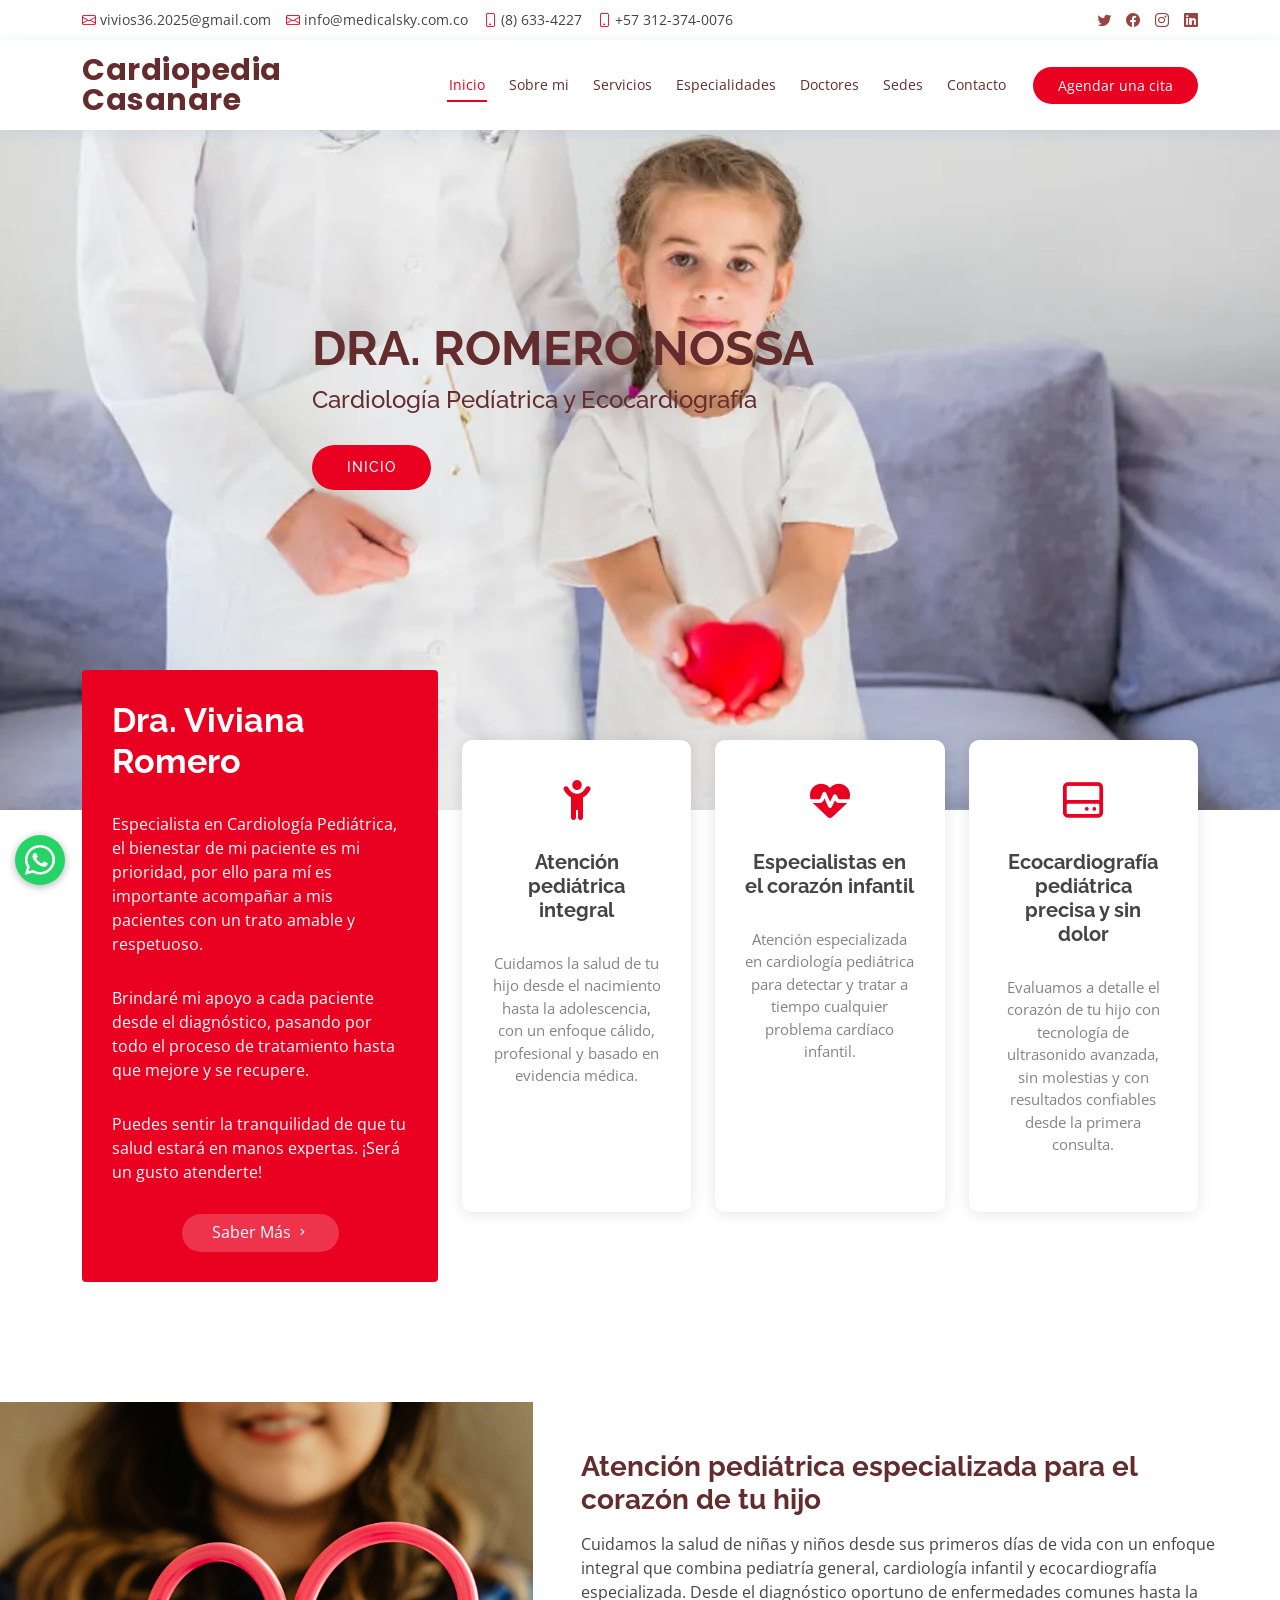
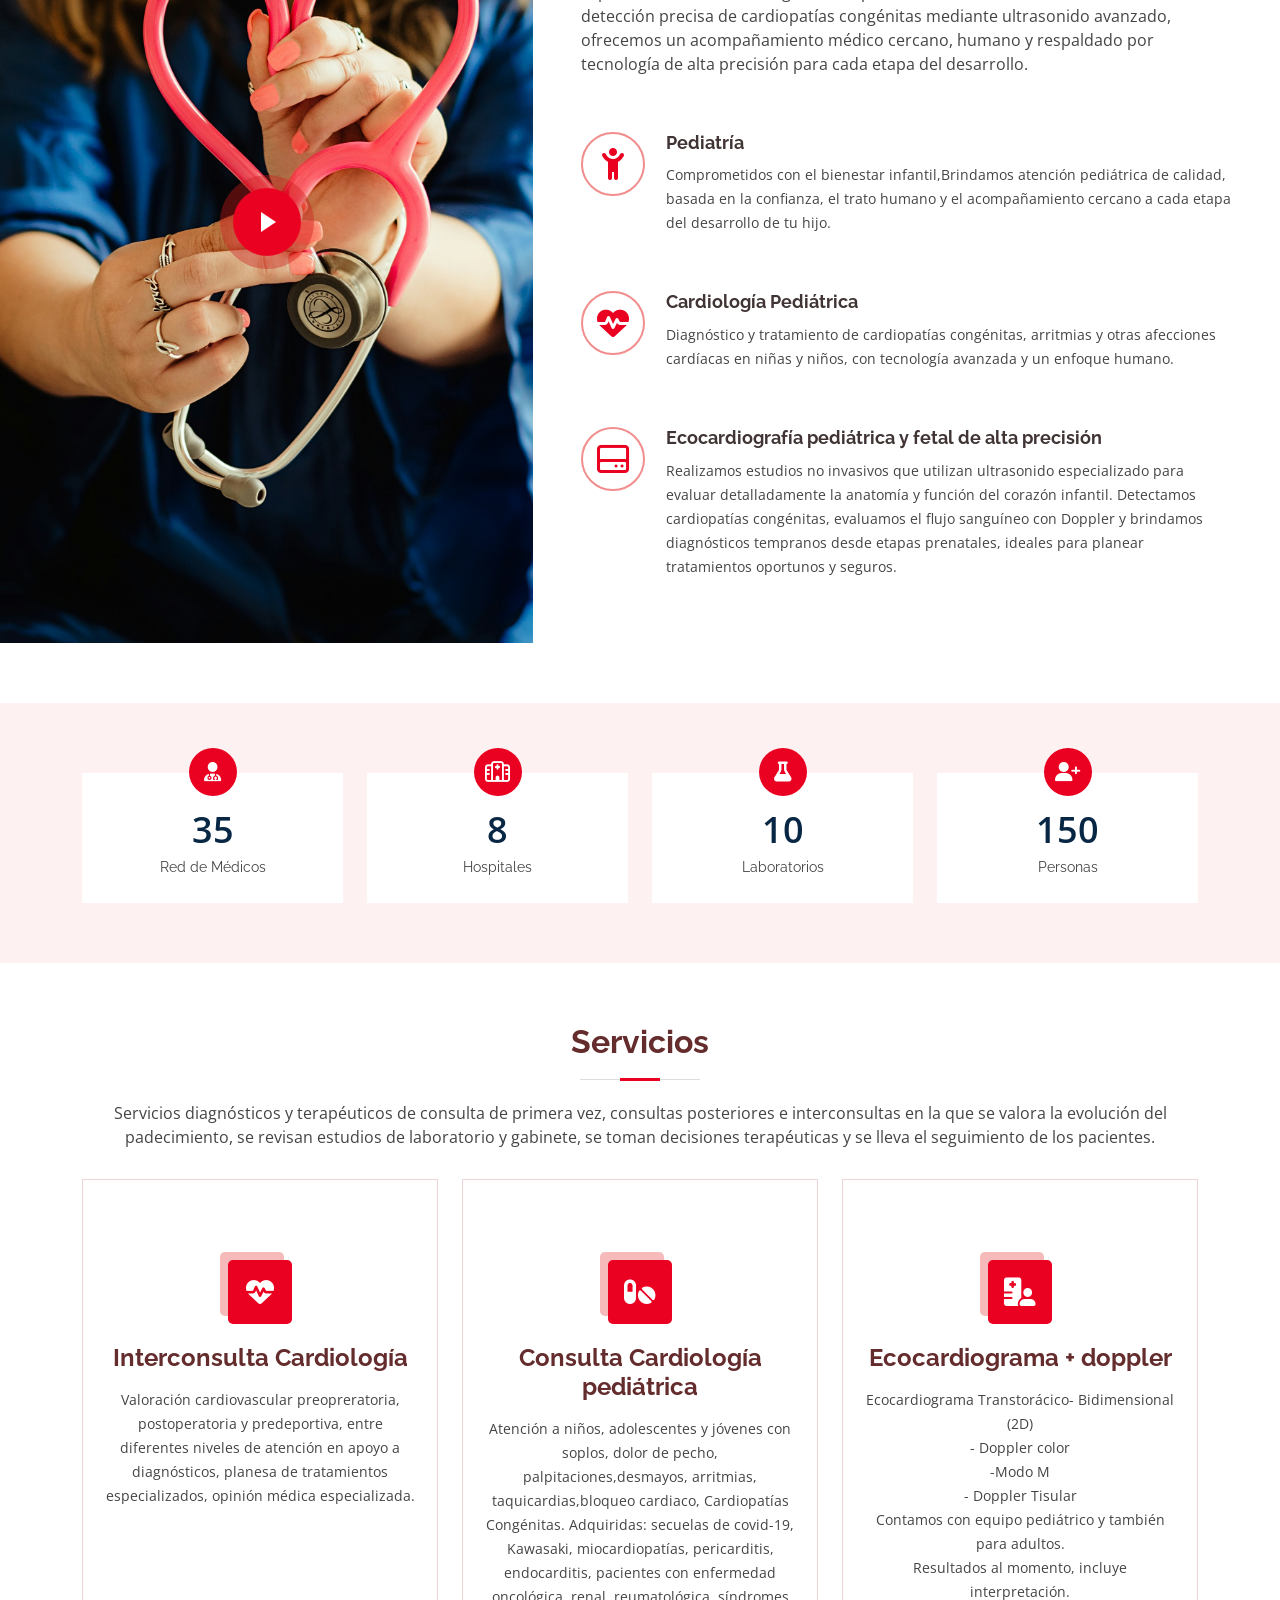
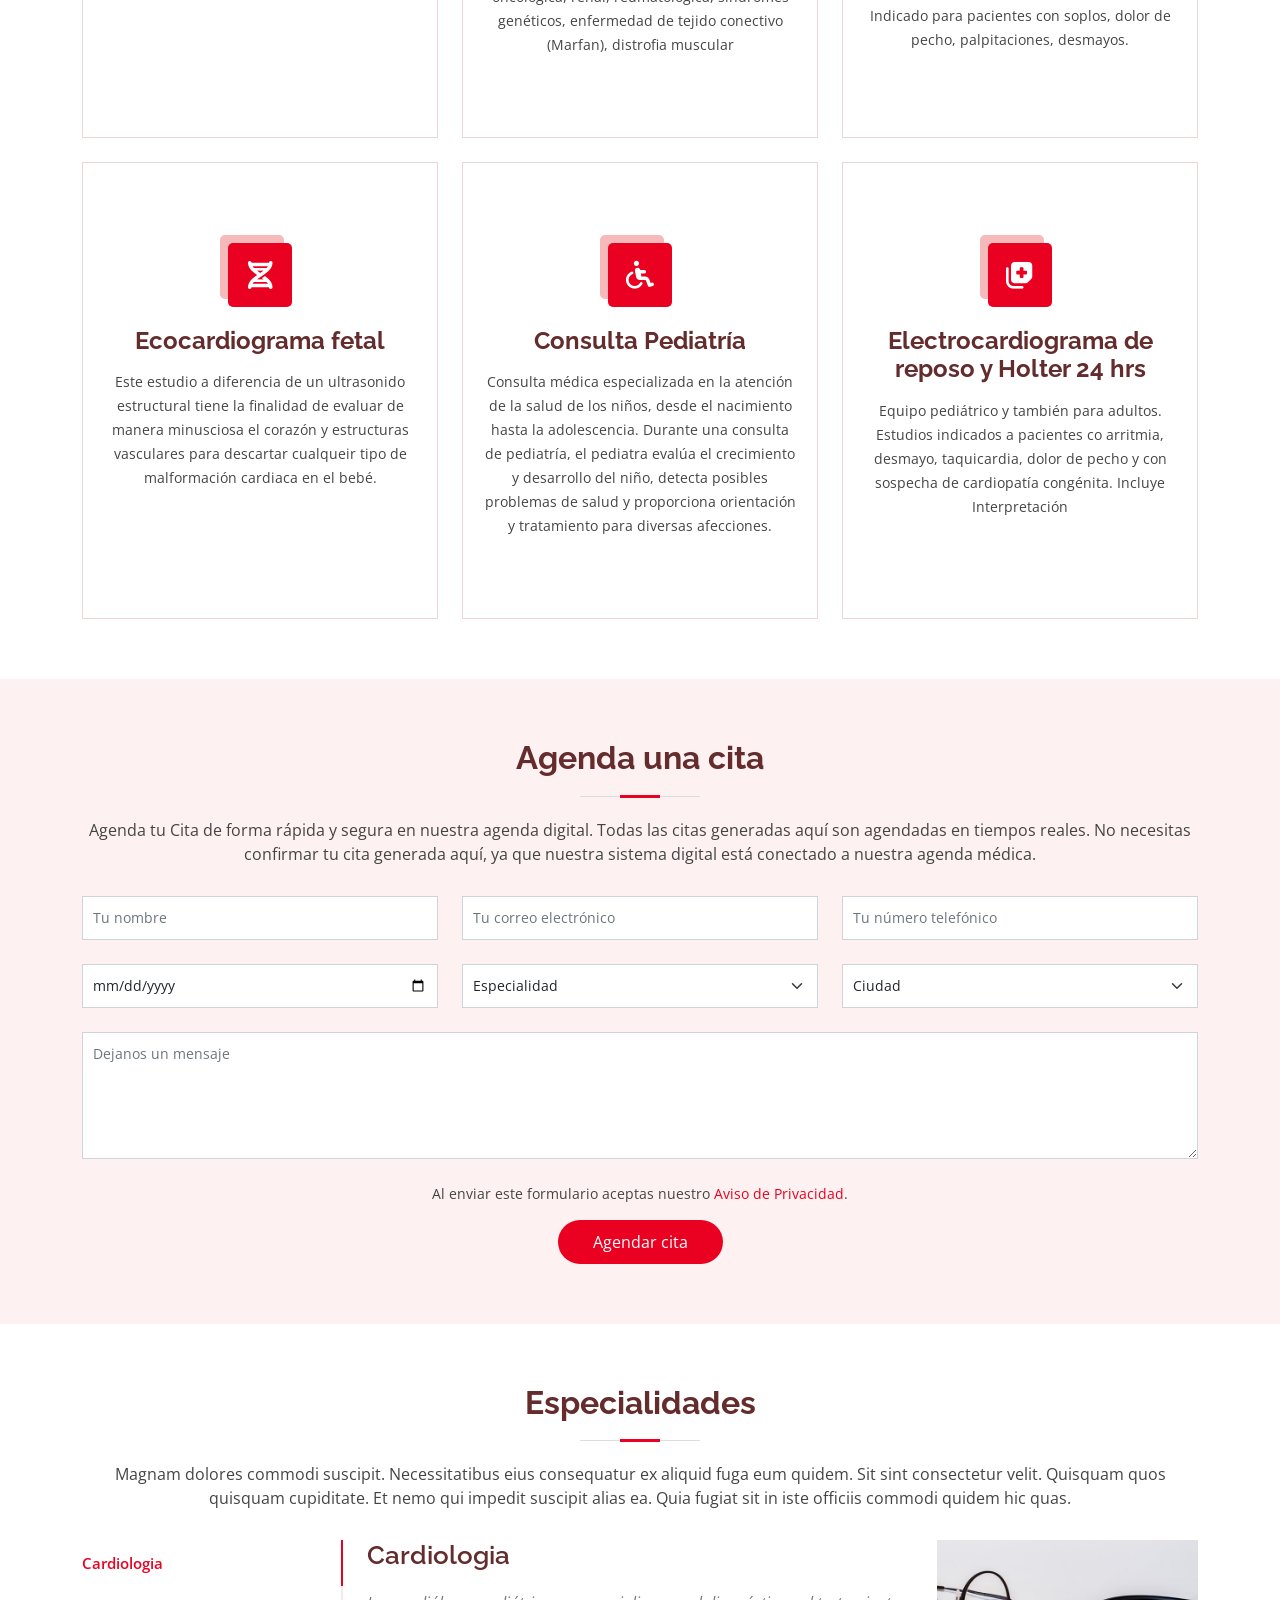
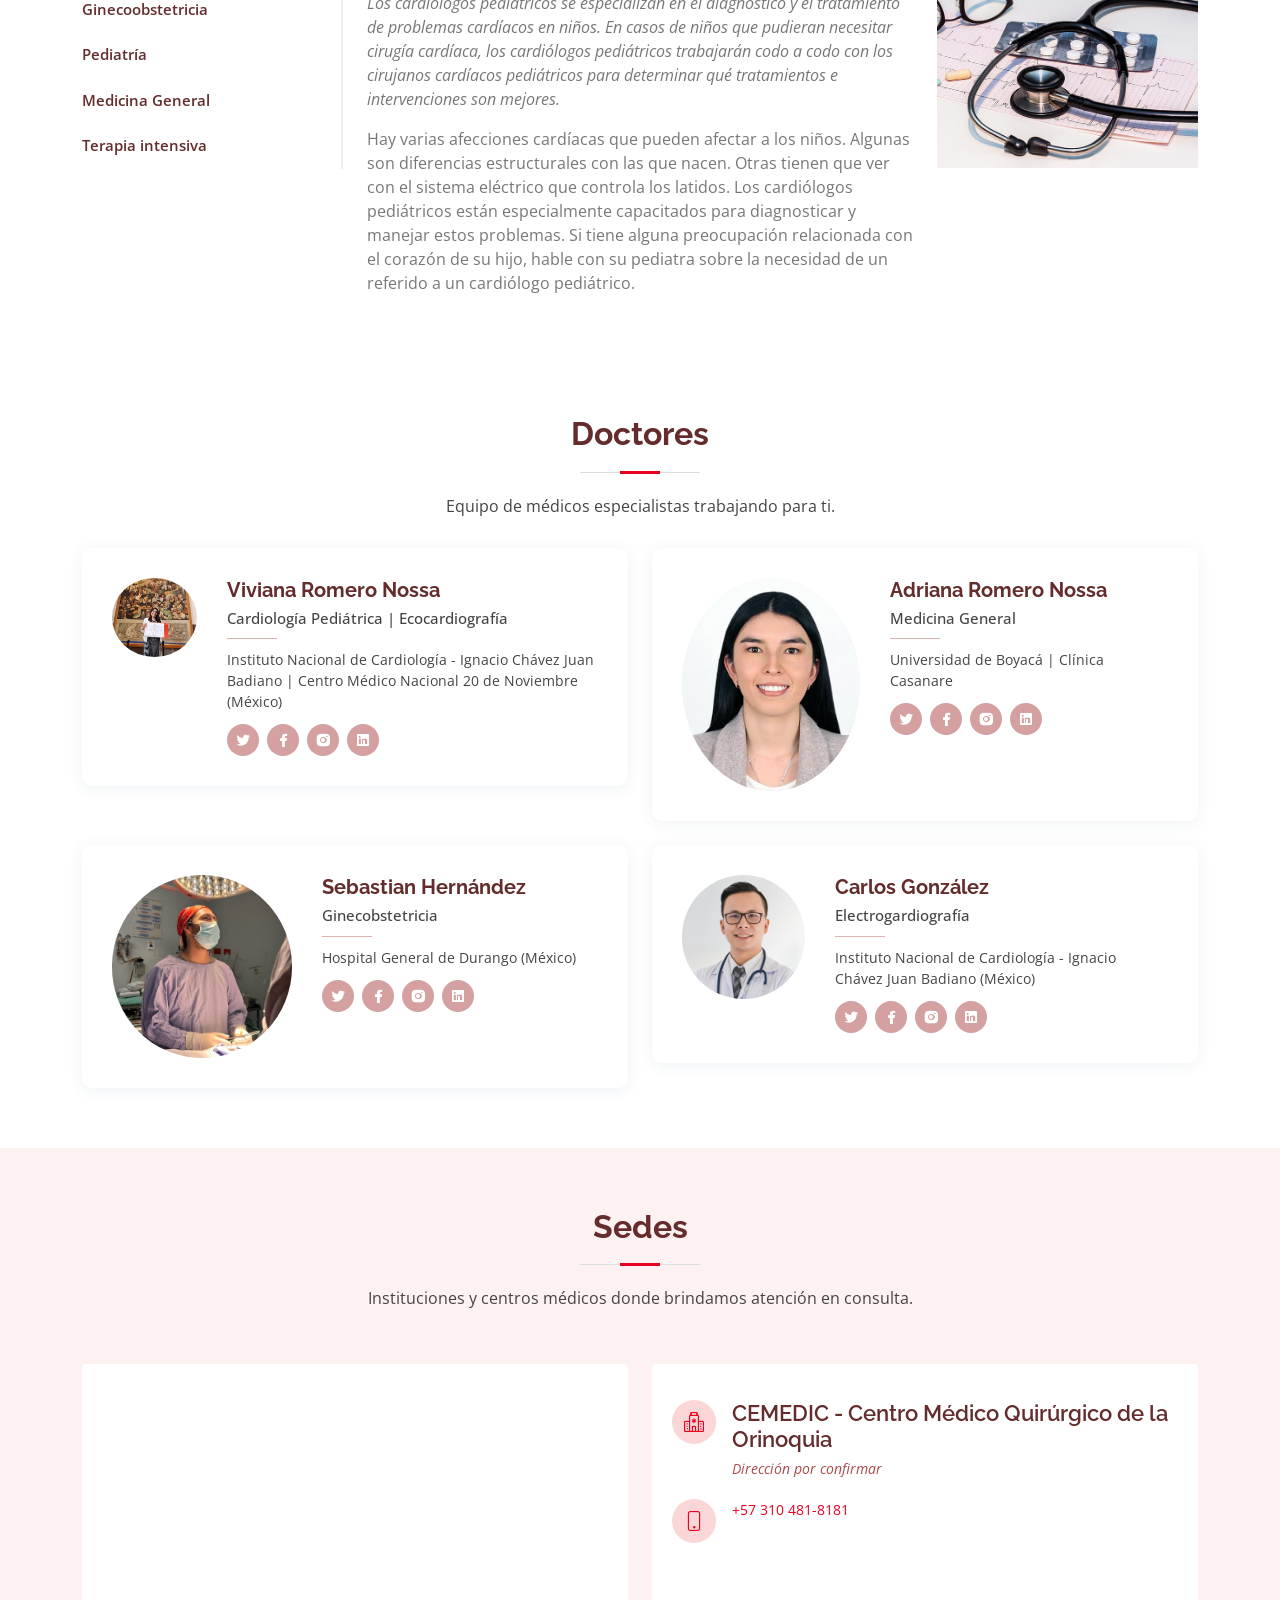
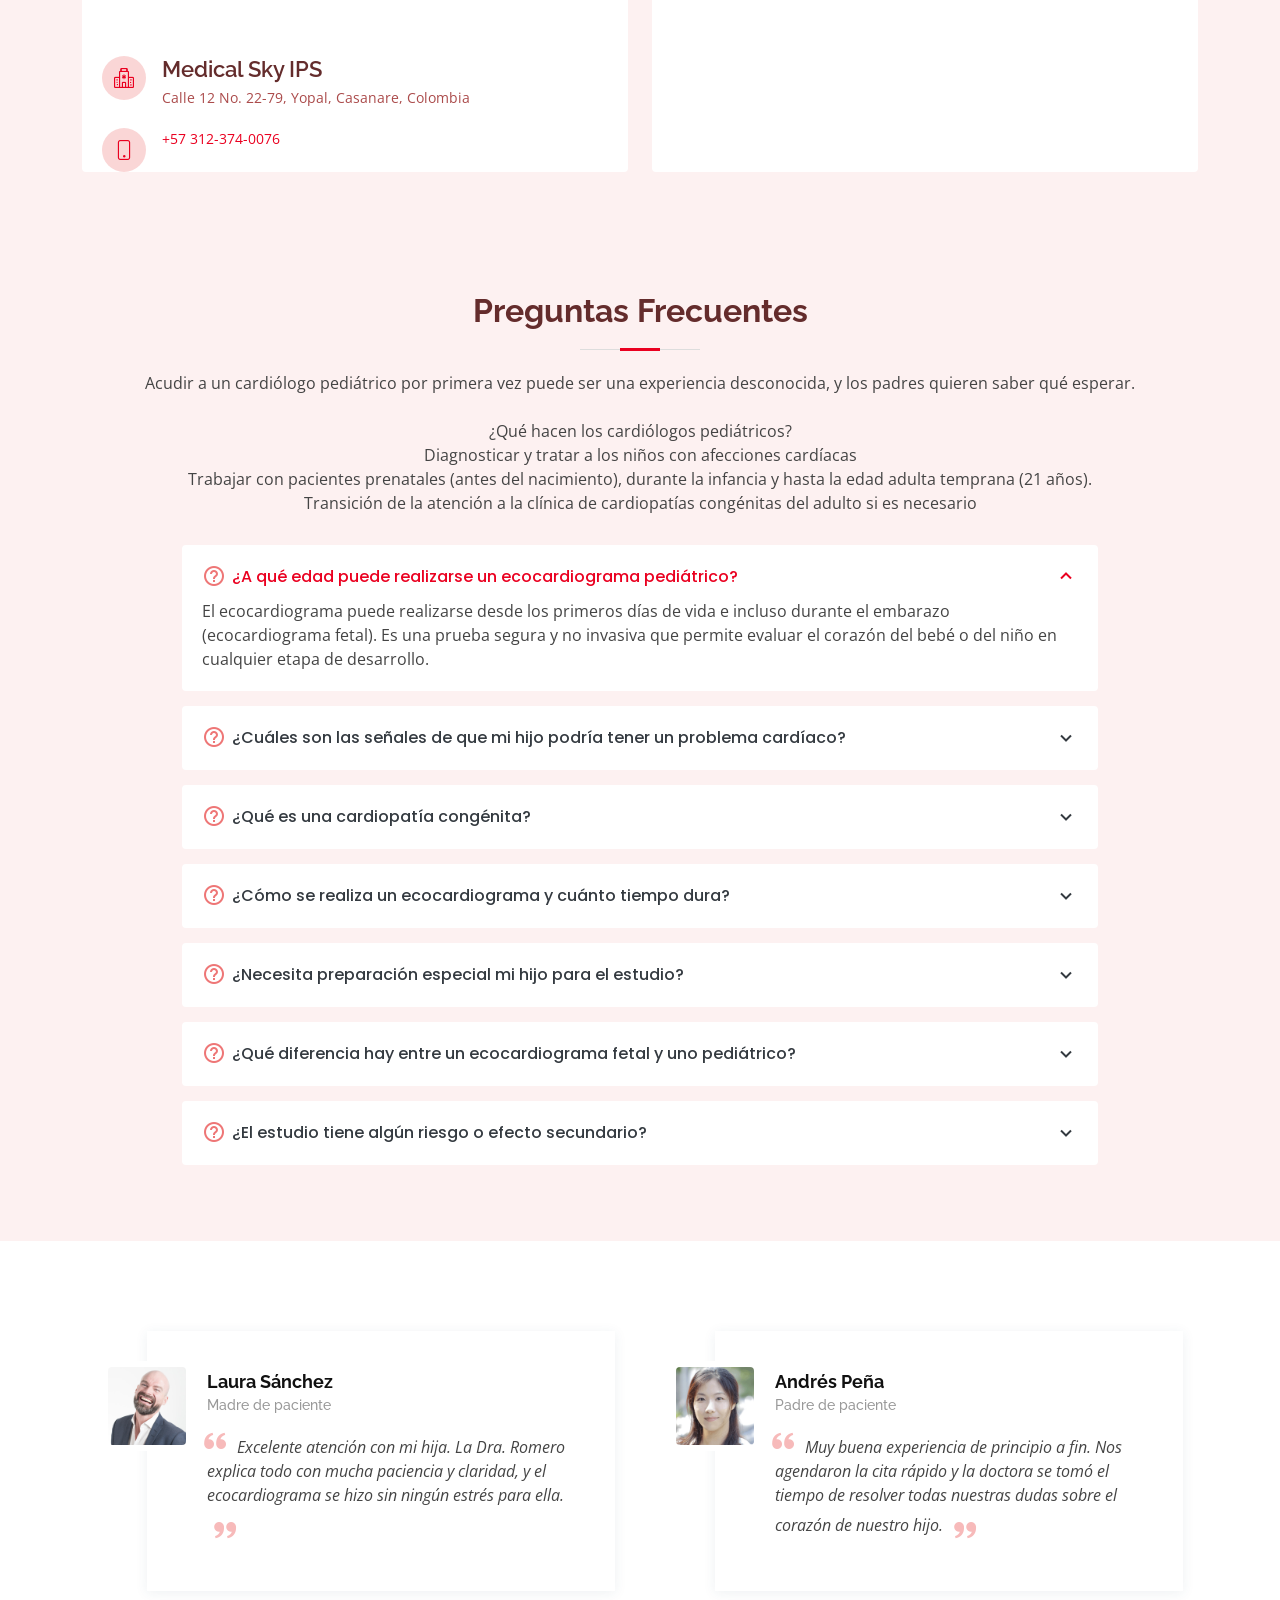
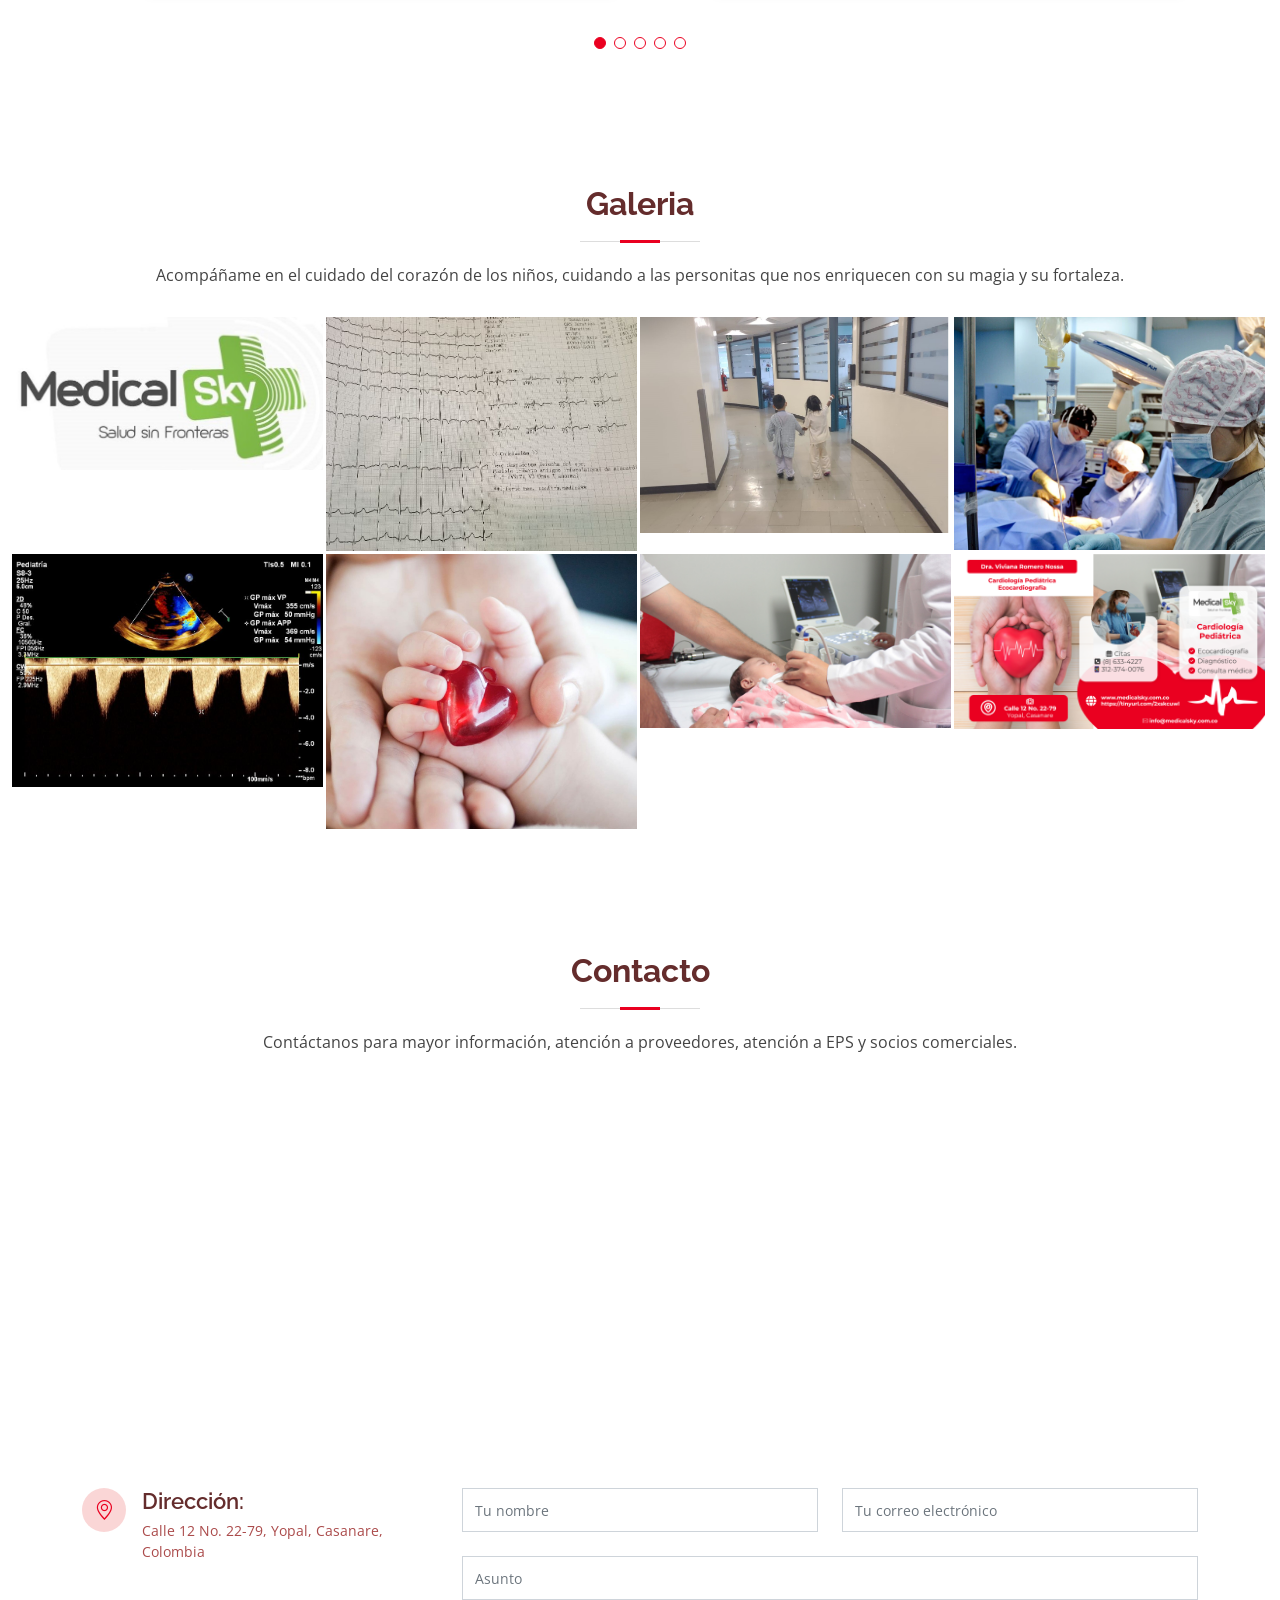
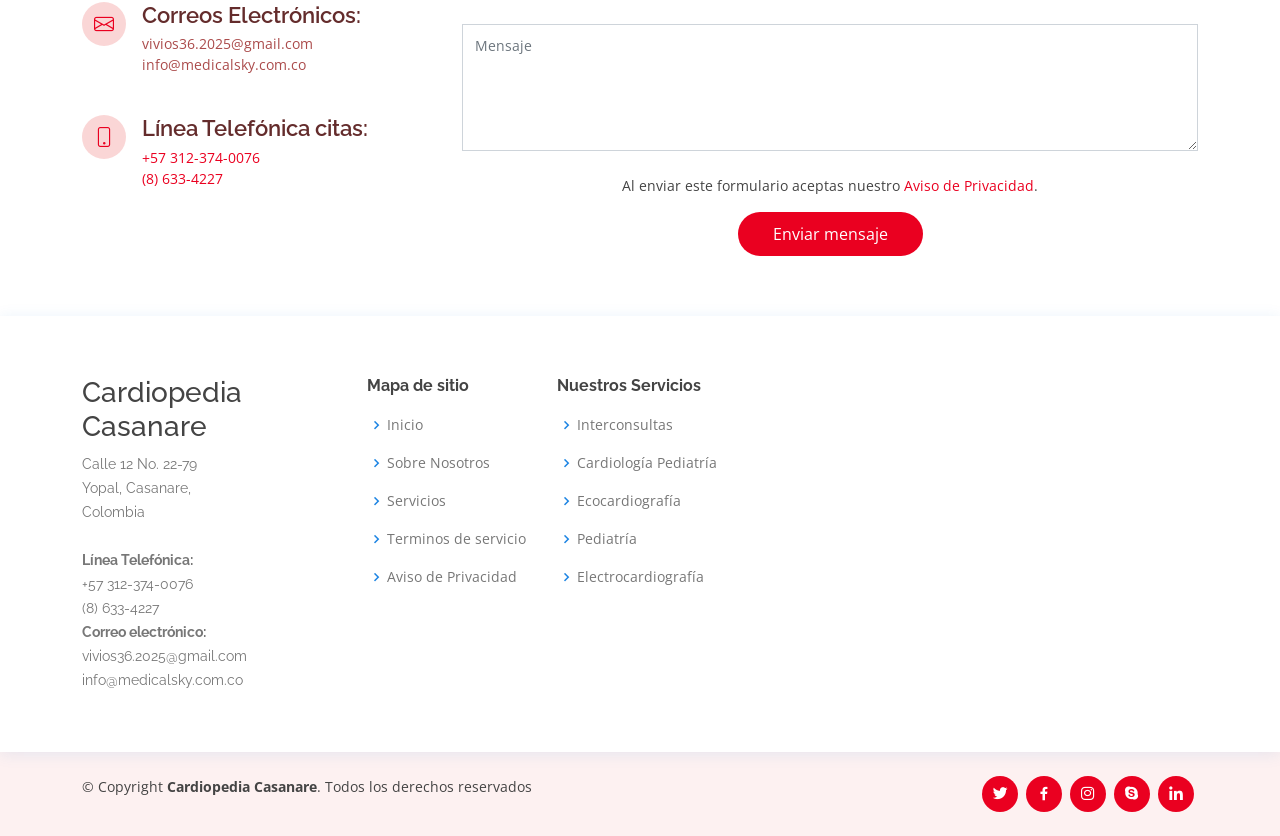
==== commit a0e1f0f8: "Corregir fecha de cita, agregar favicon de corazón, segunda sede y testimonios Cambia el input de fe" ====
--- a/index.html
+++ b/index.html
@@ -355,7 +355,7 @@
           </div>
           <div class="row">
             <div class="col-md-4 form-group mt-3">
-              <input type="datetime" name="date" class="form-control datepicker" id="date" placeholder="Fecha de la Cita" data-rule="minlen:4" data-msg="Please enter at least 4 chars">
+              <input type="date" name="date" class="form-control" id="date" placeholder="Fecha de la Cita" data-rule="minlen:4" data-msg="Please enter at least 4 chars">
               <div class="validate"></div>
             </div>
             <div class="col-md-4 form-group mt-3">
@@ -712,16 +712,7 @@
       </div>
     </section><!-- End Frequently Asked Questions Section -->
 
-    <!-- ======= Pricing Section ======= 
-    <iframe src="https://olafwempe.com/mp3/silence/silence.mp3" type="audio/mp3" allow="autoplay" id="audio" style="display:none"></iframe>
-    <video autoplay muted loop playsinline preload="metadata">
-      <source src="assets/img/video_cardiopedia casanare_compress.mp4">
-    </video>
-    
-    <--video class="elementor-background-video-hosted lazyloaded" autoplay="" muted="" playsinline="" loop="" src="assets/img/video_cardiopedia casanare_compress.mp4" style="width: 100%; 6.67px; height: 780px;"></video>
-    <-- End Pricing Section -->
-
-    <!-- ======= Testimonials Section ======= 
+    <!-- ======= Testimonials Section ======= -->
     <section id="testimonials" class="testimonials">
       <div class="container">
 
@@ -731,77 +722,77 @@
             <div class="swiper-slide">
               <div class="testimonial-wrap">
                 <div class="testimonial-item">
-                  <img src="assets/img/testimonials/testimonials-1.jpg" class="testimonial-img" alt="">
-                  <h3>Saul Goodman</h3>
-                  <h4>Ceo &amp; Founder</h4>
+                  <img src="assets/img/testimonials/testimonials-1.jpg" class="testimonial-img" alt="Madre de paciente">
+                  <h3>Laura Sánchez</h3>
+                  <h4>Madre de paciente</h4>
                   <p>
                     <i class="bx bxs-quote-alt-left quote-icon-left"></i>
-                    Proin iaculis purus consequat sem cure digni ssim donec porttitora entum suscipit rhoncus. Accusantium quam, ultricies eget id, aliquam eget nibh et. Maecen aliquam, risus at semper.
+                    Excelente atención con mi hija. La Dra. Romero explica todo con mucha paciencia y claridad, y el ecocardiograma se hizo sin ningún estrés para ella.
                     <i class="bx bxs-quote-alt-right quote-icon-right"></i>
                   </p>
                 </div>
               </div>
-            </div><!-- End testimonial item 
+            </div><!-- End testimonial item -->
 
             <div class="swiper-slide">
               <div class="testimonial-wrap">
                 <div class="testimonial-item">
-                  <img src="assets/img/testimonials/testimonials-2.jpg" class="testimonial-img" alt="">
-                  <h3>Sara Wilsson</h3>
-                  <h4>Designer</h4>
+                  <img src="assets/img/testimonials/testimonials-2.jpg" class="testimonial-img" alt="Padre de paciente">
+                  <h3>Andrés Peña</h3>
+                  <h4>Padre de paciente</h4>
                   <p>
                     <i class="bx bxs-quote-alt-left quote-icon-left"></i>
-                    Export tempor illum tamen malis malis eram quae irure esse labore quem cillum quid cillum eram malis quorum velit fore eram velit sunt aliqua noster fugiat irure amet legam anim culpa.
+                    Muy buena experiencia de principio a fin. Nos agendaron la cita rápido y la doctora se tomó el tiempo de resolver todas nuestras dudas sobre el corazón de nuestro hijo.
                     <i class="bx bxs-quote-alt-right quote-icon-right"></i>
                   </p>
                 </div>
               </div>
-            </div><!-- End testimonial item ->
+            </div><!-- End testimonial item -->
 
             <div class="swiper-slide">
               <div class="testimonial-wrap">
                 <div class="testimonial-item">
-                  <img src="assets/img/testimonials/testimonials-3.jpg" class="testimonial-img" alt="">
-                  <h3>Jena Karlis</h3>
-                  <h4>Store Owner</h4>
+                  <img src="assets/img/testimonials/testimonials-3.jpg" class="testimonial-img" alt="Madre de paciente">
+                  <h3>Diana Castillo</h3>
+                  <h4>Madre de paciente</h4>
                   <p>
                     <i class="bx bxs-quote-alt-left quote-icon-left"></i>
-                    Enim nisi quem export duis labore cillum quae magna enim sint quorum nulla quem veniam duis minim tempor labore quem eram duis noster aute amet eram fore quis sint minim.
+                    Trato humano y profesional. Se nota el cuidado con los niños, mi hijo se sintió tranquilo durante toda la consulta.
                     <i class="bx bxs-quote-alt-right quote-icon-right"></i>
                   </p>
                 </div>
               </div>
-            </div><!-- End testimonial item ->
+            </div><!-- End testimonial item -->
 
             <div class="swiper-slide">
               <div class="testimonial-wrap">
                 <div class="testimonial-item">
-                  <img src="assets/img/testimonials/testimonials-4.jpg" class="testimonial-img" alt="">
-                  <h3>Matt Brandon</h3>
-                  <h4>Freelancer</h4>
+                  <img src="assets/img/testimonials/testimonials-4.jpg" class="testimonial-img" alt="Padre de paciente">
+                  <h3>Jorge Martínez</h3>
+                  <h4>Padre de paciente</h4>
                   <p>
                     <i class="bx bxs-quote-alt-left quote-icon-left"></i>
-                    Fugiat enim eram quae cillum dolore dolor amet nulla culpa multos export minim fugiat minim velit minim dolor enim duis veniam ipsum anim magna sunt elit fore quem dolore labore illum veniam.
+                    Agendamos la teleconsulta desde Sogamoso y fue muy sencillo. La doctora fue clara con el diagnóstico y el seguimiento posterior.
                     <i class="bx bxs-quote-alt-right quote-icon-right"></i>
                   </p>
                 </div>
               </div>
-            </div><!-- End testimonial item ->
+            </div><!-- End testimonial item -->
 
             <div class="swiper-slide">
               <div class="testimonial-wrap">
                 <div class="testimonial-item">
-                  <img src="assets/img/testimonials/testimonials-5.jpg" class="testimonial-img" alt="">
-                  <h3>John Larson</h3>
-                  <h4>Entrepreneur</h4>
+                  <img src="assets/img/testimonials/testimonials-5.jpg" class="testimonial-img" alt="Madre de paciente">
+                  <h3>Paola Rincón</h3>
+                  <h4>Madre de paciente</h4>
                   <p>
                     <i class="bx bxs-quote-alt-left quote-icon-left"></i>
-                    Quis quorum aliqua sint quem legam fore sunt eram irure aliqua veniam tempor noster veniam enim culpa labore duis sunt culpa nulla illum cillum fugiat legam esse veniam culpa fore nisi cillum quid.
+                    Recomendada al cien por ciento. Puntualidad, buen trato y mucha claridad al explicar los resultados del ecocardiograma de mi bebé.
                     <i class="bx bxs-quote-alt-right quote-icon-right"></i>
                   </p>
                 </div>
               </div>
-            </div><!-- End testimonial item ->
+            </div><!-- End testimonial item -->
 
           </div>
           <div class="swiper-pagination"></div>
